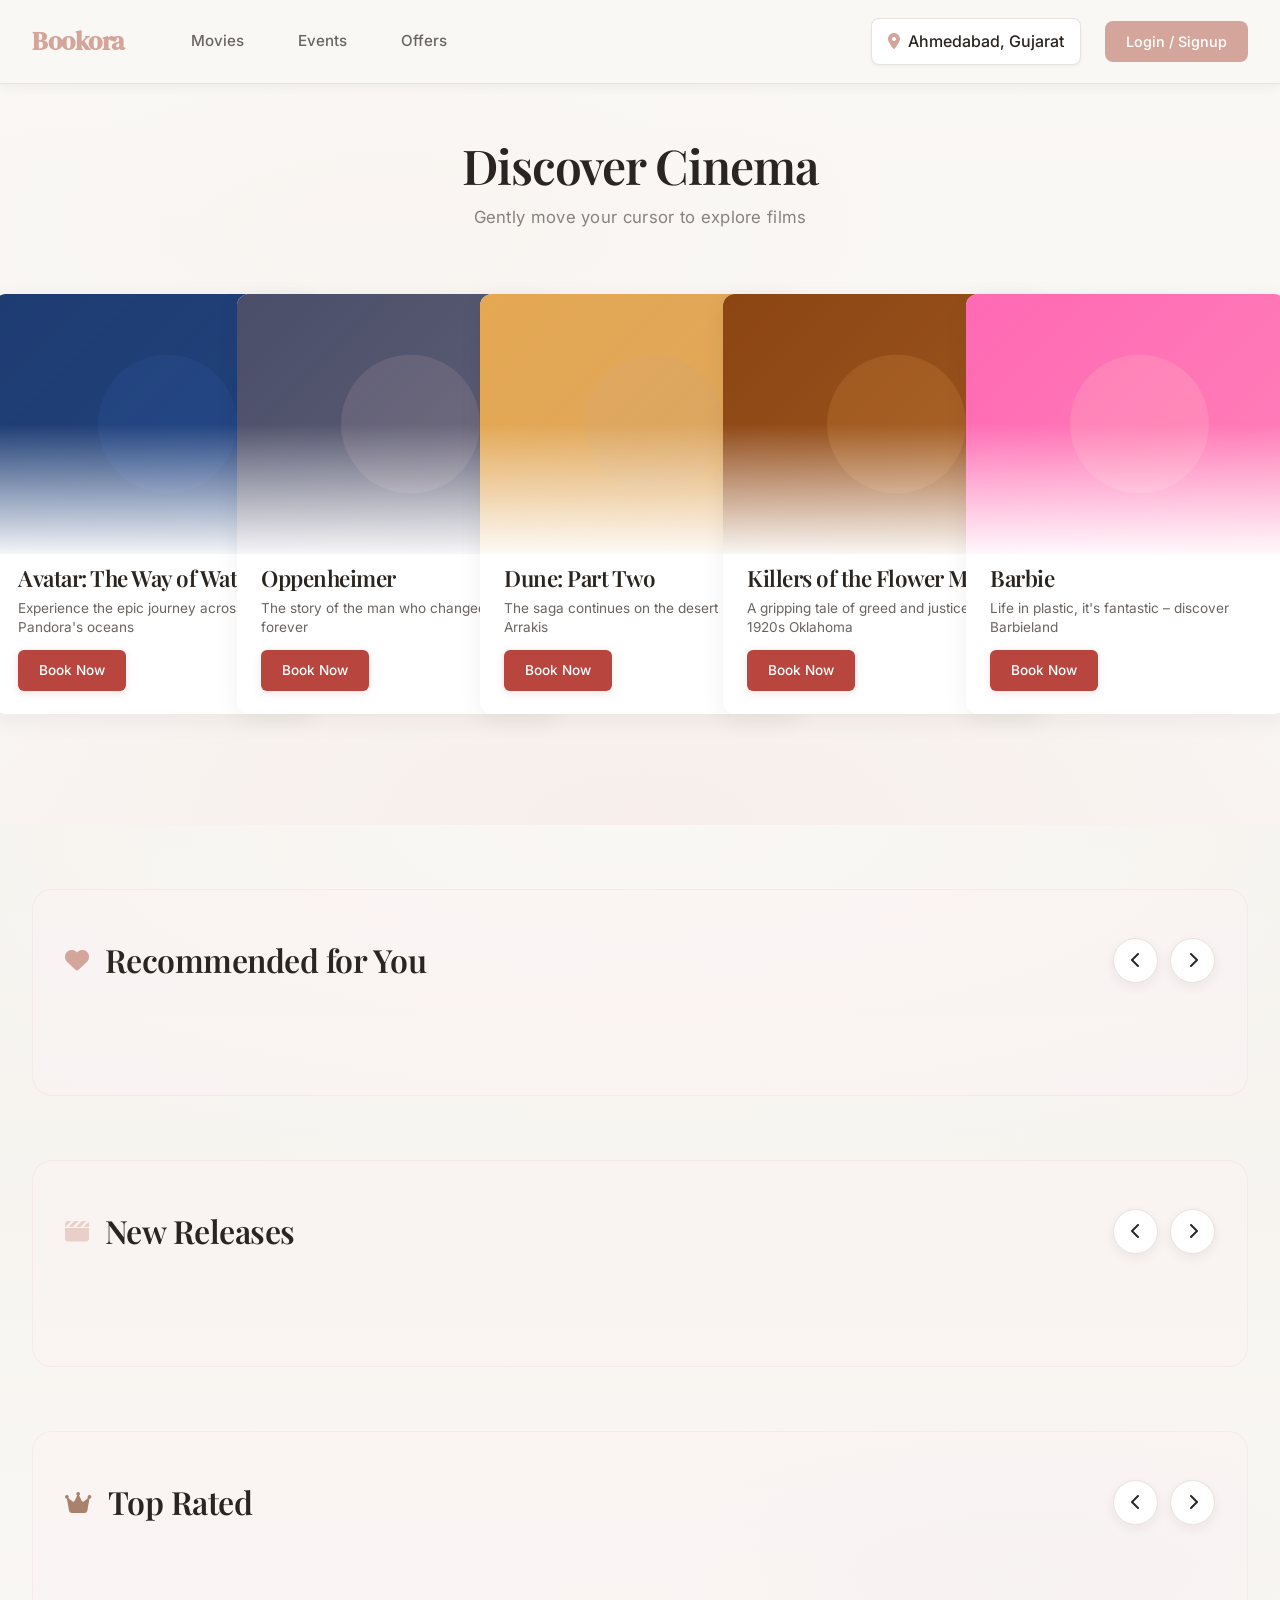
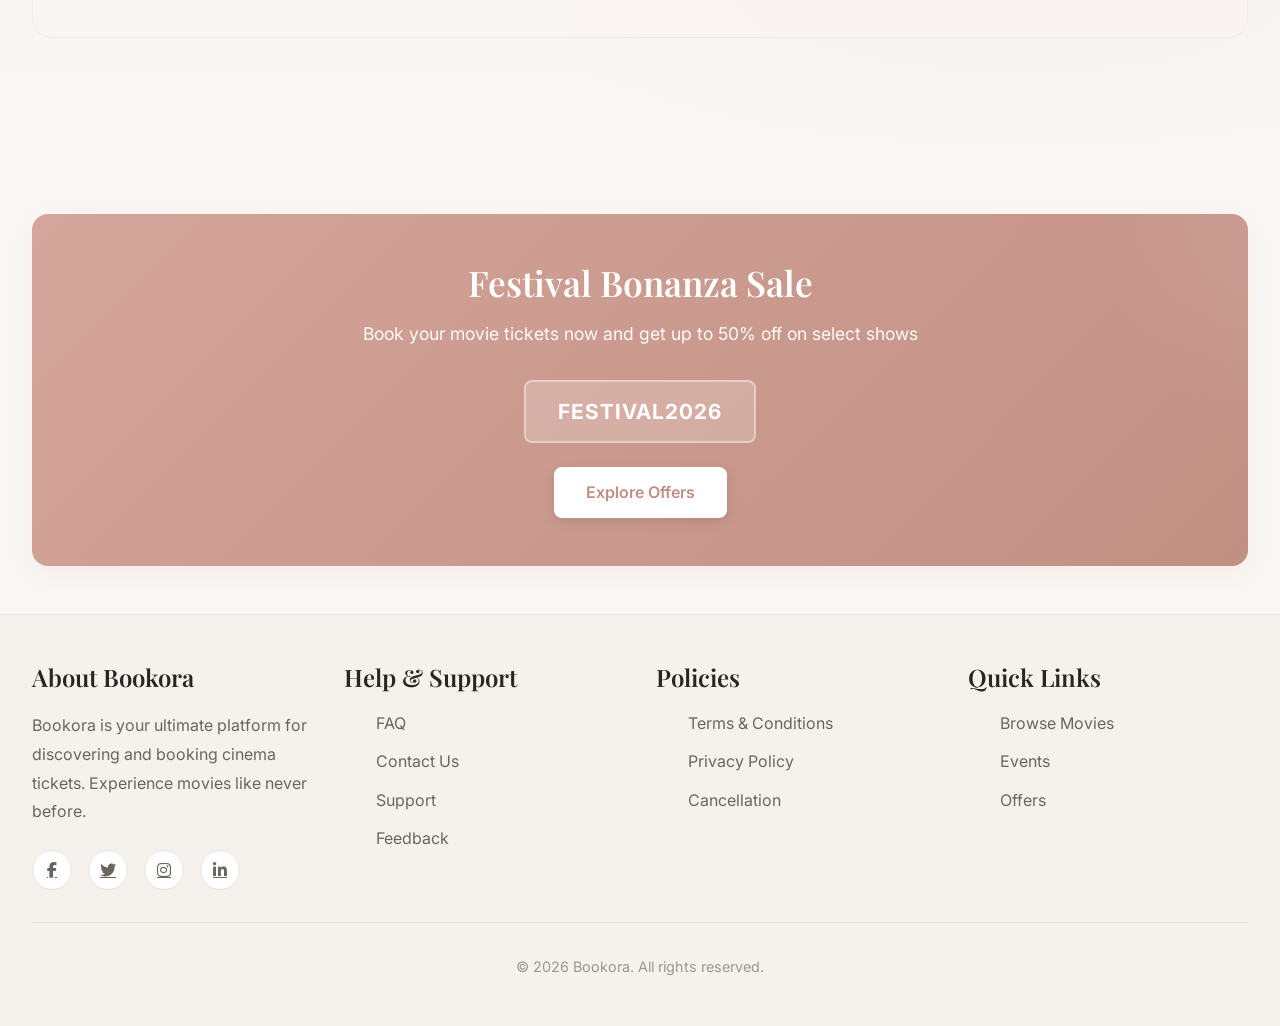
==== templates/index.html @ 828b10ef "Initial commit: Bookora movie ticket booking app Full-stack Flask + MySQL movie ticket booking appli" ====
<!DOCTYPE html>
<html lang="en">
<head>
    <meta charset="UTF-8">
    <meta name="viewport" content="width=device-width, initial-scale=1.0">
    <title>Bookora - Discover & Book Cinema Tickets</title>
    
    <!-- Bootstrap 5 -->
    <link href="https://cdn.jsdelivr.net/npm/bootstrap@5.3.0/dist/css/bootstrap.min.css" rel="stylesheet">
    
    <!-- Font Awesome -->
    <link href="https://cdnjs.cloudflare.com/ajax/libs/font-awesome/6.4.0/css/all.min.css" rel="stylesheet">
    
    <!-- Google Fonts - Editorial Typography -->
    <link href="https://fonts.googleapis.com/css2?family=Inter:wght@300;400;500;600;700&family=Playfair+Display:wght@400;500;600;700&family=DM+Serif+Display&display=swap" rel="stylesheet">
    
    <!-- Main Styles -->
    <link href="/static/styles.css" rel="stylesheet">
    
    <!-- Sign-In Modal Styles -->
    <link href="/static/signin-modal.css" rel="stylesheet">
    
    <!-- Profile Completion Styles -->
    <link href="/static/profile-completion-styles.css" rel="stylesheet">
    
    <style>
        /* ==========================================
           DESIGN SYSTEM - WARM LIGHT THEME
           Editorial | Calm | Premium
           ========================================== */
        
        :root {
            /* Warm Light Color Palette */
            --bg-primary: #faf8f5;
            --bg-secondary: #f5f2ed;
            --bg-tertiary: #f9f5f2;
            --bg-card: #ffffff;
            
            /* Text Colors */
            --text-primary: #2a2520;
            --text-secondary: #6b6560;
            --text-muted: #9c9590;
            
            /* Soft Pink Accents */
            --accent-pink: #d4a59a;
            --accent-pink-hover: #c28f83;
            --accent-pink-soft: #e8cfc8;
            --accent-pink-light: #f5e8e5;
            
            /* Warm Brown Tones */
            --accent-brown: #a8826d;
            --accent-beige: #d4c4b0;
            
            /* CTA Red (Book Now only) */
            --cta-red: #b8463f;
            --cta-red-hover: #9a3832;
            
            /* Borders & Shadows */
            --border-light: #e8e3dc;
            --border-pink: #e8d5cf;
            --shadow-soft: rgba(42, 37, 32, 0.06);
            --shadow-medium: rgba(42, 37, 32, 0.1);
            --shadow-hover: rgba(212, 165, 154, 0.2);
            --shadow-pink: rgba(212, 165, 154, 0.15);
            
            /* Background Depth - Subtle radial gradients */
            --bg-gradient-warm: radial-gradient(ellipse 80% 50% at 20% 40%, rgba(245, 232, 229, 0.4) 0%, transparent 50%);
            --bg-gradient-cool: radial-gradient(ellipse 60% 40% at 80% 60%, rgba(232, 227, 220, 0.3) 0%, transparent 50%);
            
            /* Typography */
            --font-display: 'Playfair Display', serif;
            --font-body: 'Inter', sans-serif;
            --font-accent: 'DM Serif Display', serif;
            
            /* Refined Transitions - Micro-interactions */
            --transition-smooth: all 0.6s cubic-bezier(0.25, 0.46, 0.45, 0.94);
            --transition-gentle: all 0.4s cubic-bezier(0.4, 0, 0.2, 1);
            --transition-fast: all 0.2s cubic-bezier(0.4, 0, 0.6, 1);
            --transition-micro: all 0.15s ease-out;
        }
        
        * {
            margin: 0;
            padding: 0;
            box-sizing: border-box;
        }
        
        html {
            scroll-behavior: smooth;
        }
        
        body {
            font-family: var(--font-body);
            background-color: var(--bg-primary);
            color: var(--text-primary);
            overflow-x: hidden;
            line-height: 1.6;
            -webkit-font-smoothing: antialiased;
            
            /* Subtle background depth - barely visible warmth */
            background-image: 
                var(--bg-gradient-warm),
                var(--bg-gradient-cool);
            background-attachment: fixed;
        }
        
        /* ==========================================
           NAVBAR - LIGHT & MINIMAL
           ========================================== */
        
        .navbar-bookora {
            position: fixed;
            top: 0;
            width: 100%;
            background: rgba(250, 248, 245, 0.95);
            backdrop-filter: blur(12px);
            border-bottom: 1px solid var(--border-light);
            z-index: 1000;
            padding: 1rem 0;
            box-shadow: 0 2px 12px var(--shadow-soft);
        }
        
        .navbar-bookora .navbar-brand {
            font-size: 1.6rem;
            font-weight: 600;
            color: var(--accent-pink);
            letter-spacing: -0.5px;
            font-family: var(--font-accent);
            transition: var(--transition-micro);
        }
        
        .navbar-bookora .navbar-brand:hover {
            color: var(--accent-pink-hover);
            transform: translateY(-1px);
        }
        
        .navbar-bookora .nav-link {
            color: var(--text-secondary) !important;
            font-weight: 500;
            margin: 0 1.2rem;
            position: relative;
            transition: var(--transition-micro);
            font-size: 0.95rem;
        }
        
        .navbar-bookora .nav-link::after {
            content: '';
            position: absolute;
            bottom: -5px;
            left: 50%;
            transform: translateX(-50%);
            width: 0;
            height: 2px;
            background: var(--accent-pink);
            transition: var(--transition-gentle);
            border-radius: 2px;
        }
        
        .navbar-bookora .nav-link:hover {
            color: var(--accent-pink-hover) !important;
        }
        
        .navbar-bookora .nav-link:hover::after {
            width: 80%;
        }
        
        .city-display {
            display: flex;
            align-items: center;
            background: var(--bg-card);
            padding: 0.6rem 1rem;
            border-radius: 8px;
            border: 1px solid var(--border-light);
            box-shadow: 0 1px 3px var(--shadow-soft);
            color: var(--text-primary);
            font-weight: 500;
        }
        
        .city-display i {
            color: var(--accent-pink);
            margin-right: 0.5rem;
        }
        
        .auth-buttons {
            display: flex;
            gap: 0.75rem;
        }
        
        .btn-login {
            background: transparent;
            color: var(--text-secondary);
            border: 1px solid var(--border-light);
            padding: 0.55rem 1.3rem;
            border-radius: 8px;
            font-weight: 500;
            cursor: pointer;
            transition: var(--transition-micro);
            font-size: 0.9rem;
        }
        
        .btn-login:hover {
            background: var(--accent-pink-light);
            border-color: var(--accent-pink-soft);
            color: var(--accent-pink-hover);
            transform: translateY(-2px);
        }
        
        .btn-signup {
            background: var(--accent-pink);
            color: white;
            border: none;
            padding: 0.55rem 1.3rem;
            border-radius: 8px;
            font-weight: 500;
            cursor: pointer;
            transition: var(--transition-micro);
            font-size: 0.9rem;
        }
        
        .btn-signup:hover {
            background: var(--accent-pink-hover);
            box-shadow: 0 4px 16px var(--shadow-pink);
            transform: translateY(-2px);
        }
        
        /* ==========================================
           HERO SECTION - CURSOR-DRIVEN INTERACTION
           NO CAROUSEL | NO AUTOPLAY
           Warmer background for section contrast
           ========================================== */
        
        .hero-section {
            margin-top: 75px;
            min-height: 600px;
            position: relative;
            padding: 4rem 0 6rem;
            overflow: hidden;
            
            /* Warmer hero background with subtle depth */
            background: 
                radial-gradient(ellipse 100% 80% at 50% 100%, rgba(245, 232, 229, 0.5) 0%, transparent 60%),
                radial-gradient(ellipse 80% 60% at 30% 20%, rgba(248, 240, 236, 0.4) 0%, transparent 50%),
                linear-gradient(180deg, var(--bg-primary) 0%, var(--bg-tertiary) 100%);
        }
        
        .hero-container {
            max-width: 1400px;
            margin: 0 auto;
            padding: 0 2rem;
        }
        
        .hero-title {
            text-align: center;
            margin-bottom: 3rem;
        }
        
        .hero-title h1 {
            font-family: var(--font-display);
            font-size: 3rem;
            font-weight: 600;
            color: var(--text-primary);
            margin-bottom: 0.75rem;
            letter-spacing: -1px;
            line-height: 1.1;
        }
        
        .hero-title p {
            font-size: 1.05rem;
            color: var(--text-secondary);
            font-weight: 400;
            letter-spacing: 0.3px;
            opacity: 0.8;
            transition: var(--transition-gentle);
        }
        
        .banners-wrapper:hover ~ .hero-title p,
        .hero-title:hover p {
            opacity: 1;
            color: var(--accent-pink-hover);
        }
        
        /* Movie Banners Stack Container */
        .banners-wrapper {
            position: relative;
            height: 450px;
            display: flex;
            justify-content: center;
            align-items: center;
            perspective: 1200px;
            cursor: crosshair;
        }
        
        .banners-stack {
            position: relative;
            width: 100%;
            max-width: 1300px;
            height: 100%;
            display: flex;
            justify-content: center;
            align-items: center;
            transform-style: preserve-3d;
        }
        
        /**
         * CONTINUOUS INTERPOLATION MODEL
         * ================================
         * NO .active class - transforms are applied via JS
         * Each banner receives calculated values based on cursor distance
         * All banners update simultaneously on every mousemove
         */
        .movie-banner {
            position: absolute;
            width: 320px;
            height: 420px;
            border-radius: 12px;
            overflow: hidden;
            cursor: pointer;
            background: var(--bg-card);
            box-shadow: 0 6px 24px var(--shadow-soft);
            
            /* NO CSS transition - JS handles smooth interpolation */
            /* This allows for fluid, continuous updates */
            will-change: transform;
            backface-visibility: hidden;
            transform-origin: center center;
        }
        
        /**
         * Base positioning - evenly distributed horizontally
         * JavaScript will override transforms based on cursor
         */
        .movie-banner:nth-child(1) { left: calc(10% - 160px); }
        .movie-banner:nth-child(2) { left: calc(30% - 160px); }
        .movie-banner:nth-child(3) { left: calc(50% - 160px); }
        .movie-banner:nth-child(4) { left: calc(70% - 160px); }
        .movie-banner:nth-child(5) { left: calc(90% - 160px); }
        
        /* Remove all hover and active class styles - JS controls everything */
        
        .banner-image {
            width: 100%;
            height: 62%;
            background-size: cover;
            background-position: center;
            position: relative;
        }
        
        .banner-image::after {
            content: '';
            position: absolute;
            bottom: 0;
            left: 0;
            width: 100%;
            height: 50%;
            background: linear-gradient(to top, rgba(255,255,255,0.95), transparent);
        }
        
        .banner-content {
            padding: 1.5rem;
            background: white;
            height: 35%;
            display: flex;
            flex-direction: column;
            justify-content: center;
        }
        
        .banner-title {
            font-family: var(--font-display);
            font-size: 1.4rem;
            font-weight: 600;
            color: var(--text-primary);
            margin-bottom: 0.5rem;
            line-height: 1.2;
            letter-spacing: -0.5px;
        }
        
        .banner-subtitle {
            font-size: 0.85rem;
            color: var(--text-secondary);
            margin-bottom: 0.8rem;
            line-height: 1.4;
        }
        
        .btn-book {
            background: var(--cta-red);
            color: white;
            border: none;
            padding: 0.6rem 1.3rem;
            border-radius: 6px;
            font-weight: 500;
            cursor: pointer;
            transition: var(--transition-micro);
            align-self: flex-start;
            font-size: 0.85rem;
            box-shadow: 0 2px 8px rgba(184, 70, 63, 0.15);
        }
        
        .btn-book:hover {
            background: var(--cta-red-hover);
            transform: translateY(-3px);
            box-shadow: 0 6px 20px rgba(184, 70, 63, 0.25);
        }
        
        .btn-book:active {
            transform: translateY(-1px);
        }
        
        /* ==========================================
           FILTER BAR - CLEAN & SUBTLE
           ========================================== */
        
        .filter-bar {
            background: var(--bg-card);
            padding: 2rem 0;
            border-top: 1px solid var(--border-light);
            border-bottom: 1px solid var(--border-light);
        }
        
        .filter-content {
            max-width: 1200px;
            margin: 0 auto;
            display: flex;
            gap: 2rem;
            padding: 0 2rem;
            align-items: center;
            justify-content: center;
            flex-wrap: wrap;
        }
        
        .filter-group {
            display: flex;
            flex-direction: column;
            gap: 0.5rem;
        }
        
        .filter-group label {
            color: var(--text-muted);
            font-weight: 500;
            font-size: 0.85rem;
            text-transform: uppercase;
            letter-spacing: 0.5px;
            display: flex;
            align-items: center;
            gap: 0.5rem;
        }
        
        .filter-group select {
            background: var(--bg-secondary);
            border: 1px solid var(--border-light);
            color: var(--text-primary);
            padding: 0.65rem 1rem;
            border-radius: 8px;
            font-size: 0.95rem;
            font-weight: 500;
            cursor: pointer;
            transition: var(--transition-fast);
            min-width: 150px;
        }
        
        .filter-group select:hover {
            border-color: var(--accent-pink-soft);
            transform: translateY(-1px);
        }
        
        .filter-group select:focus {
            outline: none;
            border-color: var(--accent-pink);
            box-shadow: 0 0 0 3px var(--accent-pink-light);
        }
        
        /* ==========================================
           MOVIE SECTIONS - HORIZONTAL SCROLL
           ========================================== */
        
        .content-section {
            padding: 4rem 2rem;
            max-width: 1400px;
            margin: 0 auto;
            background: 
                radial-gradient(ellipse 120% 60% at 50% 0%, rgba(250, 248, 245, 0.9) 0%, transparent 70%),
                radial-gradient(ellipse 80% 40% at 80% 80%, rgba(240, 238, 235, 0.4) 0%, transparent 50%),
                linear-gradient(180deg, var(--bg-secondary) 0%, var(--bg-primary) 100%);
        }
        
        .movie-section {
            margin-bottom: 4rem;
        }
        
        .section-header {
            font-family: var(--font-display);
            font-size: 2rem;
            font-weight: 600;
            color: var(--text-primary);
            margin-bottom: 2rem;
            display: flex;
            align-items: center;
            gap: 1rem;
            letter-spacing: -0.5px;
        }
        
        .section-header i {
            font-size: 1.5rem;
            transition: var(--transition-micro);
        }
        
        .movie-section:hover .section-header i {
            transform: scale(1.1);
        }
        
        .movies-scroll-wrapper {
            position: relative;
        }
        
        .movies-container {
            display: flex;
            gap: 1.5rem;
            overflow-x: auto;
            scroll-behavior: smooth;
            padding: 1rem 0;
            scrollbar-width: thin;
            scrollbar-color: var(--accent-soft) var(--bg-secondary);
        }
        
        .movies-container::-webkit-scrollbar {
            height: 6px;
        }
        
        .movies-container::-webkit-scrollbar-track {
            background: var(--bg-secondary);
            border-radius: 10px;
        }
        
        .movies-container::-webkit-scrollbar-thumb {
            background: var(--accent-soft);
            border-radius: 10px;
        }
        
        .movie-card {
            flex: 0 0 200px;
            border-radius: 12px;
            overflow: hidden;
            cursor: pointer;
            transition: var(--transition-gentle);
            background: var(--bg-card);
            border: 1px solid var(--border-light);
            box-shadow: 0 4px 12px var(--shadow-soft);
        }
        
        .movie-card:hover {
            transform: translateY(-6px);
            box-shadow: 0 12px 32px var(--shadow-pink);
            border-color: var(--border-pink);
        }
        
        .movie-poster {
            width: 100%;
            height: 280px;
            background-size: cover;
            background-position: center;
            position: relative;
        }
        
        .rating-badge {
            position: absolute;
            top: 10px;
            right: 10px;
            background: rgba(255, 255, 255, 0.95);
            color: var(--text-primary);
            padding: 0.4rem 0.8rem;
            border-radius: 6px;
            font-weight: 600;
            font-size: 0.85rem;
            display: flex;
            align-items: center;
            gap: 0.3rem;
            box-shadow: 0 2px 8px var(--shadow-soft);
            backdrop-filter: blur(8px);
            transition: var(--transition-micro);
        }
        
        .rating-badge i {
            color: var(--accent-pink);
        }
        
        .movie-card:hover .rating-badge {
            transform: scale(1.05);
        }
        
        .movie-info {
            padding: 1.2rem;
        }
        
        .movie-title {
            font-size: 1rem;
            font-weight: 600;
            color: var(--text-primary);
            margin-bottom: 0.5rem;
            font-family: var(--font-display);
        }
        
        .movie-language {
            font-size: 0.85rem;
            color: var(--text-muted);
            text-transform: uppercase;
            letter-spacing: 0.5px;
        }
        
        .scroll-arrow {
            position: absolute;
            top: 50%;
            transform: translateY(-50%);
            width: 45px;
            height: 45px;
            background: var(--bg-card);
            border: 1px solid var(--border-light);
            border-radius: 50%;
            color: var(--text-primary);
            cursor: pointer;
            z-index: 10;
            transition: var(--transition-micro);
            display: flex;
            align-items: center;
            justify-content: center;
            box-shadow: 0 4px 12px var(--shadow-soft);
        }
        
        .scroll-arrow:hover {
            background: var(--accent-pink);
            color: white;
            border-color: var(--accent-pink);
            transform: translateY(-50%) scale(1.08);
        }
        
        .scroll-arrow.left { left: -20px; }
        .scroll-arrow.right { right: -20px; }
        
        /* ==========================================
           PROMOTIONAL STRIP - WARM & SUBTLE
           ========================================== */
        
        .promo-strip {
            background: linear-gradient(135deg, var(--accent-pink) 0%, var(--accent-pink-hover) 100%);
            padding: 3rem;
            margin: 3rem 2rem;
            border-radius: 16px;
            text-align: center;
            color: white;
            box-shadow: 0 8px 32px var(--shadow-pink);
            position: relative;
            overflow: hidden;
        }
        
        .promo-strip::before {
            content: '';
            position: absolute;
            top: -50%;
            right: -20%;
            width: 400px;
            height: 400px;
            background: radial-gradient(circle, rgba(255, 255, 255, 0.1) 0%, transparent 70%);
            border-radius: 50%;
        }
        
        .promo-title {
            font-family: var(--font-display);
            font-size: 2.2rem;
            font-weight: 600;
            margin-bottom: 1rem;
        }
        
        .promo-description {
            font-size: 1.1rem;
            margin-bottom: 1.5rem;
            opacity: 0.95;
        }
        
        .promo-code {
            display: inline-block;
            background: rgba(255, 255, 255, 0.2);
            padding: 0.8rem 2rem;
            border-radius: 8px;
            font-weight: 700;
            font-size: 1.3rem;
            letter-spacing: 1px;
            border: 2px solid rgba(255, 255, 255, 0.4);
            margin-top: 0.5rem;
        }
        
        .btn-promo {
            background: white;
            color: var(--accent-pink-hover);
            padding: 0.8rem 2rem;
            border: none;
            border-radius: 8px;
            font-weight: 600;
            cursor: pointer;
            margin-top: 1.5rem;
            transition: var(--transition-micro);
            box-shadow: 0 4px 12px rgba(0, 0, 0, 0.1);
        }
        
        .btn-promo:hover {
            transform: translateY(-3px);
            box-shadow: 0 8px 24px rgba(0, 0, 0, 0.15);
        }
        
        /* ==========================================
           FOOTER - MINIMAL & PROFESSIONAL
           ========================================== */
        
        .footer {
            background: var(--bg-secondary);
            border-top: 1px solid var(--border-light);
            padding: 3rem 2rem 2rem;
        }
        
        .footer-content {
            max-width: 1400px;
            margin: 0 auto;
            display: grid;
            grid-template-columns: repeat(auto-fit, minmax(250px, 1fr));
            gap: 2rem;
            margin-bottom: 2rem;
        }
        
        .footer-section h4 {
            color: var(--text-primary);
            font-weight: 600;
            margin-bottom: 1.2rem;
            font-family: var(--font-display);
        }
        
        .footer-section ul {
            list-style: none;
        }
        
        .footer-section ul li {
            margin-bottom: 0.8rem;
        }
        
        .footer-section ul li a {
            color: var(--text-secondary);
            text-decoration: none;
            transition: var(--transition-fast);
        }
        
        .footer-section ul li a:hover {
            color: var(--accent-primary);
        }
        
        .footer-about {
            color: var(--text-secondary);
            line-height: 1.8;
        }
        
        .social-icons {
            display: flex;
            gap: 1rem;
            margin-top: 1.5rem;
        }
        
        .social-icon {
            width: 40px;
            height: 40px;
            border-radius: 50%;
            background: var(--bg-card);
            border: 1px solid var(--border-light);
            color: var(--text-secondary);
            display: flex;
            align-items: center;
            justify-content: center;
            cursor: pointer;
            transition: var(--transition-micro);
        }
        
        .social-icon:hover {
            background: var(--accent-pink);
            color: white;
            border-color: var(--accent-pink);
            transform: translateY(-3px);
        }
        
        .footer-bottom {
            border-top: 1px solid var(--border-light);
            padding-top: 2rem;
            text-align: center;
            color: var(--text-muted);
            font-size: 0.9rem;
        }
        
        /* ==========================================
           RESPONSIVE DESIGN
           ========================================== */
        
        @media (max-width: 1024px) {
            .movie-banner {
                width: 320px;
                height: 420px;
            }
            
            .banners-wrapper {
                height: 400px;
            }
        }
        
        @media (max-width: 768px) {
            .hero-title h1 {
                font-size: 2rem;
            }
            
            .movie-banner {
                position: relative !important;
                left: auto !important;
                right: auto !important;
                margin: 0 auto 1rem;
                width: 90%;
                max-width: 350px;
            }
            
            .banners-stack {
                flex-direction: column;
                height: auto;
            }
            
            .banners-wrapper {
                height: auto;
            }
            
            .filter-content {
                flex-direction: column;
            }
            
            .filter-group select {
                width: 100%;
            }
            
            .section-header {
                font-size: 1.5rem;
            }
            
            .movie-card {
                flex: 0 0 160px;
            }
        }
    </style>
</head>
<body>

    <!-- ==========================================
         NAVBAR - LIGHT & STICKY
         ========================================== -->
    
    <nav class="navbar navbar-expand-lg navbar-bookora">
        <div class="container-fluid" style="padding: 0 2rem;">
            <a class="navbar-brand" href="/" onclick="navigateToHome(event)">Bookora</a>
            
            <button class="navbar-toggler" type="button" data-bs-toggle="collapse" data-bs-target="#navbarContent">
                <span class="navbar-toggler-icon"></span>
            </button>
            
            <div class="collapse navbar-collapse" id="navbarContent">
                <ul class="navbar-nav me-auto ms-4">
                    <li class="nav-item">
                        <a class="nav-link" href="#movies" onclick="navigateToSection('movies', event)">Movies</a>
                    </li>
                    <li class="nav-item">
                        <a class="nav-link" href="#" onclick="openEventsModal(event)">Events</a>
                    </li>
                    <li class="nav-item">
                        <a class="nav-link" href="#" onclick="openOffersModal(event)">Offers</a>
                    </li>
                </ul>
                
                <div class="city-display">
                    <i class="fas fa-map-marker-alt"></i>
                    <span>Ahmedabad, Gujarat</span>
                </div>
                
                <!-- Auth State Container: shows login button OR profile dropdown -->
                <div id="authContainer" style="margin-left: 1.5rem;">
                    <!-- Logged Out State -->
                    <div id="loggedOutState" class="auth-buttons">
                        <button class="btn-signup" onclick="openSignInModal()">Login / Signup</button>
                    </div>
                    
                    <!-- Logged In State -->
                    <div id="loggedInState" class="profile-container" style="display: none;">
                        <div class="profile-avatar" onclick="toggleProfileDropdown()">
                            <i class="fas fa-user-circle"></i>
                        </div>
                        
                        <!-- Profile Dropdown -->
                        <div id="profileDropdown" class="profile-dropdown">
                            <div class="profile-dropdown-header">
                                <div class="profile-name" id="profileDisplayName">User Name</div>
                                <div class="profile-contact" id="profileDisplayContact">user@email.com</div>
                            </div>
                            <div class="profile-dropdown-divider"></div>
                            <a href="#" class="profile-dropdown-item" onclick="navigateToProfile(event)">
                                <i class="fas fa-user"></i>
                                <span>My Profile</span>
                            </a>
                            <a href="#" class="profile-dropdown-item" onclick="navigateToBookings(event)">
                                <i class="fas fa-ticket-alt"></i>
                                <span>My Bookings</span>
                            </a>
                            <a href="#" class="profile-dropdown-item" onclick="navigateToSavedMovies(event)">
                                <i class="fas fa-heart"></i>
                                <span>Saved Movies</span>
                            </a>
                            <div class="profile-dropdown-divider"></div>
                            <a href="#" class="profile-dropdown-item logout-item" onclick="handleLogout(event)">
                                <i class="fas fa-sign-out-alt"></i>
                                <span>Logout</span>
                            </a>
                        </div>
                    </div>
                </div>
            </div>
        </div>
    </nav>
    
    <!-- ==========================================
         SIGN-IN MODAL
         ========================================== -->
    
    <div class="modal-overlay" id="signinModal">
        <div class="signin-modal">
            <button class="modal-close" onclick="closeSignInModal()">
                <i class="fas fa-times"></i>
            </button>
            
            <div class="modal-header">
                <h2>Welcome to Bookora</h2>
                <p>Choose your preferred sign-in method</p>
            </div>
            
            <div class="auth-options">
                <button class="auth-option-btn" onclick="selectAuthMethod('Email')">
                    <i class="fas fa-envelope"></i>
                    <span>Continue with Email</span>
                </button>
            </div>
            
            <div class="modal-footer">
                By continuing, you agree to our <a href="#">Terms of Service</a> and <a href="#">Privacy Policy</a>
            </div>
        </div>
    </div>

    <!-- ==========================================
         HERO SECTION - CURSOR-DRIVEN INTERACTION
         NO CAROUSEL | Mouse controls focus
         ========================================== -->
    
    <section class="hero-section" id="hero">
        <div class="hero-container">
            <div class="hero-title">
                <h1>Discover Cinema</h1>
                <p>Gently move your cursor to explore films</p>
            </div>
            
            <!-- 
                CONTINUOUS INTERPOLATION MODEL:
                - Mouse X position maps to a focus index (0-4, float)
                - ALL banners update simultaneously on every mousemove
                - Distance from focus determines: scale, Y, Z, opacity, blur
                - Uses requestAnimationFrame for smooth 60fps updates
                - NO hover logic, NO active class - pure position-based math
            -->
            <div class="banners-wrapper" id="bannersWrapper">
                <div class="banners-stack" id="bannersStack">
                    
                    <!-- Movie Banner 1 -->
                    <div class="movie-banner" data-index="0">
                        <div class="banner-image" style="background: linear-gradient(135deg, rgba(30,60,114,0.2), rgba(42,82,152,0.3)), url('data:image/svg+xml,%3Csvg xmlns=%22http://www.w3.org/2000/svg%22 viewBox=%220 0 400 300%22%3E%3Crect fill=%22%231e3c72%22 width=%22400%22 height=%22300%22/%3E%3Ccircle cx=%22200%22 cy=%22150%22 r=%2280%22 fill=%22%232a5298%22 opacity=%220.3%22/%3E%3C/svg%3E'); background-size: cover;"></div>
                        <div class="banner-content">
                            <h3 class="banner-title">Avatar: The Way of Water</h3>
                            <p class="banner-subtitle">Experience the epic journey across Pandora's oceans</p>
                            <button class="btn-book" onclick="bookMovie('Avatar')">Book Now</button>
                        </div>
                    </div>
                    
                    <!-- Movie Banner 2 -->
                    <div class="movie-banner" data-index="1">
                        <div class="banner-image" style="background: linear-gradient(135deg, rgba(74,78,105,0.2), rgba(154,140,152,0.3)), url('data:image/svg+xml,%3Csvg xmlns=%22http://www.w3.org/2000/svg%22 viewBox=%220 0 400 300%22%3E%3Crect fill=%22%234a4e69%22 width=%22400%22 height=%22300%22/%3E%3Ccircle cx=%22200%22 cy=%22150%22 r=%2280%22 fill=%22%239a8c98%22 opacity=%220.3%22/%3E%3C/svg%3E'); background-size: cover;"></div>
                        <div class="banner-content">
                            <h3 class="banner-title">Oppenheimer</h3>
                            <p class="banner-subtitle">The story of the man who changed history forever</p>
                            <button class="btn-book" onclick="bookMovie('Oppenheimer')">Book Now</button>
                        </div>
                    </div>
                    
                    <!-- Movie Banner 3 -->
                    <div class="movie-banner" data-index="2">
                        <div class="banner-image" style="background: linear-gradient(135deg, rgba(228,168,83,0.2), rgba(212,165,116,0.3)), url('data:image/svg+xml,%3Csvg xmlns=%22http://www.w3.org/2000/svg%22 viewBox=%220 0 400 300%22%3E%3Crect fill=%22%23e4a853%22 width=%22400%22 height=%22300%22/%3E%3Ccircle cx=%22200%22 cy=%22150%22 r=%2280%22 fill=%22%23d4a574%22 opacity=%220.3%22/%3E%3C/svg%3E'); background-size: cover;"></div>
                        <div class="banner-content">
                            <h3 class="banner-title">Dune: Part Two</h3>
                            <p class="banner-subtitle">The saga continues on the desert planet Arrakis</p>
                            <button class="btn-book" onclick="bookMovie('Dune')">Book Now</button>
                        </div>
                    </div>
                    
                    <!-- Movie Banner 4 -->
                    <div class="movie-banner" data-index="3">
                        <div class="banner-image" style="background: linear-gradient(135deg, rgba(139,69,19,0.2), rgba(205,133,63,0.3)), url('data:image/svg+xml,%3Csvg xmlns=%22http://www.w3.org/2000/svg%22 viewBox=%220 0 400 300%22%3E%3Crect fill=%22%238b4513%22 width=%22400%22 height=%22300%22/%3E%3Ccircle cx=%22200%22 cy=%22150%22 r=%2280%22 fill=%22%23cd853f%22 opacity=%220.3%22/%3E%3C/svg%3E'); background-size: cover;"></div>
                        <div class="banner-content">
                            <h3 class="banner-title">Killers of the Flower Moon</h3>
                            <p class="banner-subtitle">A gripping tale of greed and justice in 1920s Oklahoma</p>
                            <button class="btn-book" onclick="bookMovie('Killers')">Book Now</button>
                        </div>
                    </div>
                    
                    <!-- Movie Banner 5 -->
                    <div class="movie-banner" data-index="4">
                        <div class="banner-image" style="background: linear-gradient(135deg, rgba(255,105,180,0.2), rgba(255,182,193,0.3)), url('data:image/svg+xml,%3Csvg xmlns=%22http://www.w3.org/2000/svg%22 viewBox=%220 0 400 300%22%3E%3Crect fill=%22%23ff69b4%22 width=%22400%22 height=%22300%22/%3E%3Ccircle cx=%22200%22 cy=%22150%22 r=%2280%22 fill=%22%23ffb6c1%22 opacity=%220.3%22/%3E%3C/svg%3E'); background-size: cover;"></div>
                        <div class="banner-content">
                            <h3 class="banner-title">Barbie</h3>
                            <p class="banner-subtitle">Life in plastic, it's fantastic – discover Barbieland</p>
                            <button class="btn-book" onclick="bookMovie('Barbie')">Book Now</button>
                        </div>
                    </div>
                    
                </div>
            </div>
        </div>
    </section>


    <!-- ==========================================
         MOVIE SECTIONS - HORIZONTAL SCROLL
         ========================================== -->
    
    <main class="content-section" id="movies">
        
        <!-- Section 1: Recommended -->
        <section class="movie-section">
            <div class="section-header-row">
                <h3 class="section-title">
                    <i class="fas fa-heart" style="color: var(--accent-pink);"></i>
                    Recommended for You
                </h3>
                <div class="section-navigation">
                    <button class="nav-arrow left" onclick="navigateSection('recommended', 'prev')">
                        <i class="fas fa-chevron-left"></i>
                    </button>
                    <button class="nav-arrow right" onclick="navigateSection('recommended', 'next')">
                        <i class="fas fa-chevron-right"></i>
                    </button>
                </div>
            </div>
            <div class="movies-grid" id="recommended-grid"></div>
        </section>

        <!-- Section 2: New Releases -->
        <section class="movie-section">
            <div class="section-header-row">
                <h3 class="section-title">
                    <i class="fas fa-clapperboard" style="color: var(--accent-pink-soft);"></i>
                    New Releases
                </h3>
                <div class="section-navigation">
                    <button class="nav-arrow left" onclick="navigateSection('new-releases', 'prev')">
                        <i class="fas fa-chevron-left"></i>
                    </button>
                    <button class="nav-arrow right" onclick="navigateSection('new-releases', 'next')">
                        <i class="fas fa-chevron-right"></i>
                    </button>
                </div>
            </div>
            <div class="movies-grid" id="new-releases-grid"></div>
        </section>

        <!-- Section 3: Top Rated -->
        <section class="movie-section">
            <div class="section-header-row">
                <h3 class="section-title">
                    <i class="fas fa-crown" style="color: var(--accent-brown);"></i>
                    Top Rated
                </h3>
                <div class="section-navigation">
                    <button class="nav-arrow left" onclick="navigateSection('top-rated', 'prev')">
                        <i class="fas fa-chevron-left"></i>
                    </button>
                    <button class="nav-arrow right" onclick="navigateSection('top-rated', 'next')">
                        <i class="fas fa-chevron-right"></i>
                    </button>
                </div>
            </div>
            <div class="movies-grid" id="top-rated-grid"></div>
        </section>

    </main>

    <!-- ==========================================
         EVENTS MODAL - COMING SOON
         ========================================== -->
    
    <div id="eventsModal" class="events-modal" onclick="closeEventsModal(event)">
        <div class="events-modal-content" onclick="event.stopPropagation()">
            <button class="events-modal-close" onclick="closeEventsModal(event)">
                <i class="fas fa-times"></i>
            </button>
            <div class="events-modal-icon">
                <i class="fas fa-calendar-star"></i>
            </div>
            <h3 class="events-modal-title">Coming Soon</h3>
            <p class="events-modal-text">Events & live shows will be added to Bookora soon. Stay tuned.</p>
        </div>
    </div>

    <!-- ==========================================
         OFFERS MODAL - COMING SOON
         ========================================== -->
    
    <div id="offersModal" class="events-modal" onclick="closeOffersModal(event)">
        <div class="events-modal-content" onclick="event.stopPropagation()">
            <button class="events-modal-close" onclick="closeOffersModal(event)">
                <i class="fas fa-times"></i>
            </button>
            <div class="events-modal-icon">
                <i class="fas fa-tags"></i>
            </div>
            <h3 class="events-modal-title">Exciting Offers Coming Soon!</h3>
            <p class="events-modal-text">We're working on exclusive deals and special discounts for Bookora users. Stay tuned for exciting offers coming your way.</p>
        </div>
    </div>

    <!-- ==========================================
         PROMOTIONAL STRIP
         ========================================== -->
    
    <section id="offers">
        <div class="promo-strip">
            <h4 class="promo-title">Festival Bonanza Sale</h4>
            <p class="promo-description">Book your movie tickets now and get up to 50% off on select shows</p>
            <div class="promo-code">FESTIVAL2026</div>
            <br>
            <button class="btn-promo" onclick="openOffersModal(event)">Explore Offers</button>
        </div>
    </section>

    <!-- ==========================================
         FOOTER - MINIMAL & PROFESSIONAL
         ========================================== -->
    
    <footer class="footer">
        <div class="footer-content">
            <div class="footer-section">
                <h4>About Bookora</h4>
                <div class="footer-about">
                    <p>Bookora is your ultimate platform for discovering and booking cinema tickets. Experience movies like never before.</p>
                    <div class="social-icons">
                        <a class="social-icon" href="#"><i class="fab fa-facebook-f"></i></a>
                        <a class="social-icon" href="#"><i class="fab fa-twitter"></i></a>
                        <a class="social-icon" href="#"><i class="fab fa-instagram"></i></a>
                        <a class="social-icon" href="#"><i class="fab fa-linkedin-in"></i></a>
                    </div>
                </div>
            </div>
            
            <div class="footer-section">
                <h4>Help & Support</h4>
                <ul>
                    <li><a href="#faq">FAQ</a></li>
                    <li><a href="#contact">Contact Us</a></li>
                    <li><a href="#support">Support</a></li>
                    <li><a href="#feedback">Feedback</a></li>
                </ul>
            </div>
            
            <div class="footer-section">
                <h4>Policies</h4>
                <ul>
                    <li><a href="#terms">Terms & Conditions</a></li>
                    <li><a href="#privacy">Privacy Policy</a></li>
                    <li><a href="#cancellation">Cancellation</a></li>
                </ul>
            </div>
            
            <div class="footer-section">
                <h4>Quick Links</h4>
                <ul>
                    <li><a href="#movies">Browse Movies</a></li>
                    <li><a href="#events">Events</a></li>
                    <li><a href="#offers">Offers</a></li>
                </ul>
            </div>
        </div>
        
        <div class="footer-bottom">
            <p>&copy; 2026 Bookora. All rights reserved.</p>
        </div>
    </footer>

    <!-- ==========================================
         JAVASCRIPT - CURSOR-DRIVEN INTERACTION
         ========================================== -->
    
    <script src="https://cdn.jsdelivr.net/npm/bootstrap@5.3.0/dist/js/bootstrap.bundle.min.js"></script>
    
    <script>
        /**
         * ==========================================
         * CONTINUOUS CURSOR-DRIVEN INTERPOLATION
         * ==========================================
         * 
         * THIS IS NOT HOVER-BASED ANIMATION.
         * This is continuous position-based interpolation.
         * 
         * HOW IT WORKS:
         * 1. Track mouse X position continuously via mousemove
         * 2. Normalize position to 0 → 1 range
         * 3. Map normalized value to a "focus index" (float, not int)
         * 4. Each banner calculates its distance from focus
         * 5. Distance determines: scale, translateY, translateZ, opacity, z-index
         * 6. ALL banners update on EVERY mouse movement
         * 7. Use requestAnimationFrame for smooth 60fps updates
         * 
         * VISUAL RESULT:
         * - Banners feel layered in depth
         * - Banner nearest cursor rises forward
         * - Neighboring banners react proportionally
         * - Distant banners react minimally
         * - Motion is smooth, slow, restrained
         */
        
        // ===========================================
        // CONFIGURATION - Tweak these for feel
        // ===========================================
        const CONFIG = {
            // Transform values
            maxScale: 1.0,          // Scale of focused banner
            minScale: 0.92,         // Scale of distant banners
            maxLift: -24,           // Y translation of focused (negative = up)
            minLift: 18,            // Y translation of distant (positive = down)
            maxZ: 90,               // Z translation of focused
            minZ: -40,              // Z translation of distant
            
            // Visual effects
            maxBlur: 0,             // Blur of focused (sharp)
            minBlur: 1.5,           // Blur of distant (subtle soft-focus)
            
            // Easing (lower = smoother/slower)
            lerpFactor: 0.24,       // Interpolation speed (SageKit-snappy)
            
            // Shadow
            baseShadow: 'rgba(212, 165, 154, 0.15)',
            focusShadow: 'rgba(212, 165, 154, 0.35)'
        };
        
        // ===========================================
        // STATE
        // ===========================================
        const bannersWrapper = document.getElementById('bannersWrapper');
        let banners = []; // Will be queried dynamically
        let numBanners = 0;
        
        // Current interpolated values for each banner
        let bannerStates = [];
        
        // Target focus index (float) - where the cursor is pointing
        let targetFocusIndex = 2; // Start at center
        let currentFocusIndex = 2;
        
        // Animation state
        let isAnimating = false;
        let mouseInside = false;
        
        // ===========================================
        // MATH UTILITIES
        // ===========================================
        
        /**
         * Linear interpolation
         * @param {number} start - Starting value
         * @param {number} end - Target value
         * @param {number} t - Interpolation factor (0-1)
         */
        function lerp(start, end, t) {
            return start + (end - start) * t;
        }
        
        /**
         * Clamp value between min and max
         */
        function clamp(value, min, max) {
            return Math.min(Math.max(value, min), max);
        }
        
        /**
         * Map a value from one range to another
         * @param {number} value - Input value
         * @param {number} inMin - Input range minimum
         * @param {number} inMax - Input range maximum
         * @param {number} outMin - Output range minimum
         * @param {number} outMax - Output range maximum
         */
        function mapRange(value, inMin, inMax, outMin, outMax) {
            return outMin + (outMax - outMin) * ((value - inMin) / (inMax - inMin));
        }
        
        // ===========================================
        // CORE: Calculate banner transforms based on distance
        // ===========================================
        
        /**
         * Calculate all visual properties for a banner based on its distance from focus
         * 
         * @param {number} bannerIndex - Index of the banner (0-4)
         * @param {number} focusIndex - Current focus position (float, e.g., 2.3)
         * @returns {Object} - Object with scale, translateY, translateZ, opacity, etc.
         * 
         * HOW DISTANCE IS CALCULATED:
         * - distance = |bannerIndex - focusIndex|
         * - distance = 0 means banner is perfectly focused
         * - distance = 1 means banner is one position away
         * - We use this to interpolate between min/max values
         */
        function calculateBannerState(bannerIndex, focusIndex) {
            // Calculate absolute distance from focus point
            const distance = Math.abs(bannerIndex - focusIndex);
            
            // Normalize distance (0 = focused, 1+ = far)
            // We use a max distance of 2 for normalization
            const normalizedDistance = clamp(distance / 2, 0, 1);
            
            // Calculate each property based on distance
            // Closer = higher scale, lower Y, higher Z, full opacity
            // Farther = lower scale, higher Y, lower Z, reduced opacity
            
            return {
                // Scale: 1.0 when focused, 0.92 when far
                scale: lerp(CONFIG.maxScale, CONFIG.minScale, normalizedDistance),
                
                // Y translation: -24 (up) when focused, +18 (down) when far
                translateY: lerp(CONFIG.maxLift, CONFIG.minLift, normalizedDistance),
                
                // Z translation: +90 (forward) when focused, -40 (back) when far
                translateZ: lerp(CONFIG.maxZ, CONFIG.minZ, normalizedDistance),
                
                // Blur: 0px when focused (sharp), 4px when far (blurred)
                blur: lerp(CONFIG.maxBlur, CONFIG.minBlur, normalizedDistance),
                
                // Z-index: higher when closer to focus
                zIndex: Math.round(100 - distance * 20)
            };
        }
        
        // ===========================================
        // APPLY TRANSFORMS TO DOM
        // ===========================================
        
        /**
         * Apply calculated states to banner elements
         * Called every animation frame
         */
        function applyBannerTransforms() {
            banners.forEach((banner, index) => {
                const state = bannerStates[index];
                
                // Build transform string
                const transform = `
                    scale(${state.scale.toFixed(4)})
                    translateY(${state.translateY.toFixed(2)}px)
                    translateZ(${state.translateZ.toFixed(2)}px)
                `;
                
                // Build filter - focused banner = sharp, others = blurred
                const filter = `blur(${state.blur.toFixed(2)}px)`;
                
                // Calculate shadow based on scale (depth cue)
                const shadowIntensity = mapRange(state.scale, CONFIG.minScale, CONFIG.maxScale, 0.08, 0.35);
                const shadowBlur = mapRange(state.scale, CONFIG.minScale, CONFIG.maxScale, 20, 48);
                const boxShadow = `0 ${8 + state.translateZ * 0.1}px ${shadowBlur}px rgba(0, 0, 0, ${shadowIntensity})`;
                
                // Apply to element
                banner.style.transform = transform;
                banner.style.opacity = '1';
                banner.style.filter = filter;
                banner.style.zIndex = state.zIndex;
                banner.style.boxShadow = boxShadow;
            });
        }
        
        // ===========================================
        // ANIMATION LOOP
        // ===========================================
        
        /**
         * Main animation loop using requestAnimationFrame
         * Smoothly interpolates current values toward target values
         */
        function animate() {
            // Smoothly interpolate focus index toward target
            currentFocusIndex = lerp(currentFocusIndex, targetFocusIndex, CONFIG.lerpFactor);
            
            // Calculate and interpolate each banner's state
            banners.forEach((banner, index) => {
                // Calculate target state based on current focus
                const targetState = calculateBannerState(index, currentFocusIndex);
                
                // Smoothly interpolate current state toward target
                bannerStates[index].scale = lerp(bannerStates[index].scale, targetState.scale, CONFIG.lerpFactor);
                bannerStates[index].translateY = lerp(bannerStates[index].translateY, targetState.translateY, CONFIG.lerpFactor);
                bannerStates[index].translateZ = lerp(bannerStates[index].translateZ, targetState.translateZ, CONFIG.lerpFactor);
                bannerStates[index].blur = lerp(bannerStates[index].blur, targetState.blur, CONFIG.lerpFactor);
                bannerStates[index].zIndex = targetState.zIndex;
            });
            
            // Apply transforms to DOM
            applyBannerTransforms();
            
            // Continue animation loop
            if (isAnimating) {
                requestAnimationFrame(animate);
            }
        }
        
        /**
         * Start animation loop if not already running
         */
        function startAnimation() {
            if (!isAnimating) {
                isAnimating = true;
                requestAnimationFrame(animate);
            }
        }
        
        // ===========================================
        // MOUSE EVENT HANDLERS
        // ===========================================
        
        /**
         * Handle mouse movement - THIS IS THE CORE INTERACTION
         * 
         * Maps cursor X position to focus index:
         * - Left edge (0%) → focus on banner 0
         * - Right edge (100%) → focus on banner 4
         * - Anywhere in between → proportional float value
         */
        function handleMouseMove(e) {
            // Only on desktop
            if (window.innerWidth < 768) return;
            
            mouseInside = true;
            
            const rect = bannersWrapper.getBoundingClientRect();
            const mouseX = e.clientX - rect.left;
            const wrapperWidth = rect.width;
            
            // Normalize mouse X to 0-1 range
            const normalizedX = clamp(mouseX / wrapperWidth, 0, 1);
            
            /**
             * Map normalized position to banner index
             * 
             * normalizedX = 0.0 → focusIndex = 0 (leftmost banner)
             * normalizedX = 0.5 → focusIndex = 2 (center banner)
             * normalizedX = 1.0 → focusIndex = 4 (rightmost banner)
             * 
             * This is a FLOAT value, allowing smooth interpolation
             * between banners (e.g., 1.3, 2.7, etc.)
             */
            targetFocusIndex = normalizedX * (numBanners - 1);
            
            // Ensure animation is running
            startAnimation();
        }
        
        /**
         * Handle mouse leaving the hero area
         * Smoothly return to center focus
         */
        function handleMouseLeave() {
            mouseInside = false;
            // Return focus to center
            targetFocusIndex = 2;
            // Keep animating to complete the transition
            startAnimation();
            
            // Stop animation after transition completes
            setTimeout(() => {
                if (!mouseInside) {
                    // Allow one more second of animation to settle
                    setTimeout(() => {
                        if (!mouseInside) {
                            isAnimating = false;
                        }
                    }, 1000);
                }
            }, 500);
        }
        
        // ===========================================
        // INITIALIZATION
        // ===========================================
        
        /**
         * Initialize the hero interaction system
         */
        function initHeroInteraction() {
            // Query banners dynamically (important for dynamic rendering)
            banners = document.querySelectorAll('.movie-banner');
            numBanners = banners.length;
            
            // Initialize banner states array
            bannerStates = Array.from(banners).map(() => ({
                scale: CONFIG.minScale,
                translateY: CONFIG.minLift,
                translateZ: CONFIG.minZ,
                blur: CONFIG.minBlur,
                zIndex: 50
            }));
            
            // Set initial state (focus on center)
            targetFocusIndex = 2;
            currentFocusIndex = 2;
            
            // Calculate initial states
            banners.forEach((banner, index) => {
                bannerStates[index] = calculateBannerState(index, currentFocusIndex);
            });
            
            // Apply initial transforms
            applyBannerTransforms();
            
            // Remove existing listeners (if any) to prevent duplicates
            bannersWrapper.removeEventListener('mousemove', handleMouseMove);
            bannersWrapper.removeEventListener('mouseleave', handleMouseLeave);
            
            // Attach event listeners
            bannersWrapper.addEventListener('mousemove', handleMouseMove);
            bannersWrapper.addEventListener('mouseleave', handleMouseLeave);
            
            console.log('✅ Continuous interpolation hero initialized');
            console.log('📐 Move cursor left ↔ right to explore films');
        }
        
        /**
         * ==========================================
         * LOAD MOVIES DATA FROM JSON
         * ==========================================
         */
        
        let allMovies = [];
        let heroMovies = [];
        
        // Load movies data
        async function loadMoviesData() {
            try {
                const response = await fetch('/api/movies');
                const data = await response.json();
                
                if (data.success) {
                    allMovies = data.movies;
                    
                    // Initialize hero and sections after data loads
                    initializeHeroMovies();
                    initializeSections();
                    
                    console.log('✅ Loaded', allMovies.length, 'movies from API');
                } else {
                    console.error('❌ Failed to load movies:', data.message);
                }
            } catch (error) {
                console.error('❌ Error loading movies data:', error);
            }
        }
        
        // Randomly select 5 movies for hero carousel
        function initializeHeroMovies() {
            const shuffled = [...allMovies].sort(() => 0.5 - Math.random());
            heroMovies = shuffled.slice(0, 5);
            renderHeroBanners();
        }
        
        // Render hero carousel banners
        function renderHeroBanners() {
            const bannersStack = document.getElementById('bannersStack');
            if (!bannersStack) return;
            
            bannersStack.innerHTML = heroMovies.map((movie, index) => `
                <div class="movie-banner" data-index="${index}">
                    <div class="banner-image" style="background: linear-gradient(135deg, rgba(42, 37, 32, 0.4), rgba(42, 37, 32, 0.6)), url('${movie.banner_url}'); background-size: cover; background-position: center;"></div>
                    <div class="banner-content">
                        <h3 class="banner-title">${movie.title}</h3>
                        <p class="banner-subtitle">${movie.description.substring(0, 80)}...</p>
                        <button class="btn-book" onclick="navigateToMovie('${movie.slug}')">Book Now</button>
                    </div>
                </div>
            `).join('');
            
            // Re-initialize hero interaction after DOM update
            setTimeout(initHeroInteraction, 100);
        }
        
        /**
         * ==========================================
         * MOVIE SECTIONS - REAL DATA FROM JSON
         * ==========================================
         */
        
        const movieSections = {
            recommended: [],
            'new-releases': [],
            'top-rated': []
        };
        
        // Track current page for each section (0 = movies 1-4, 1 = movies 5-8)
        const sectionPages = {
            recommended: 0,
            'new-releases': 0,
            'top-rated': 0
        };
        
        // Initialize sections with real movie data
        function initializeSections() {
            if (allMovies.length === 0) return;
            
            // Distribute movies across sections (can overlap)
            // Recommended: First 8 movies
            movieSections.recommended = allMovies.slice(0, 8);
            
            // New Releases: Movies shuffled
            const shuffled = [...allMovies].sort(() => 0.5 - Math.random());
            movieSections['new-releases'] = shuffled.slice(0, 8);
            
            // Top Rated: Last 8 movies (or different 8)
            movieSections['top-rated'] = allMovies.length > 8 ? allMovies.slice(4, 12) : [...allMovies].slice(0, 8);
            
            // Render all sections
            renderSection('recommended');
            renderSection('new-releases');
            renderSection('top-rated');
        }
        
        // Create movie card HTML with real data
        function createMovieCard(movie) {
            const ratingDisplay = movie.certification || movie.rating || 'N/A';
            const languageDisplay = Array.isArray(movie.language) ? movie.language.join(', ') : movie.language;
            const posterUrl = movie.poster_url || movie.poster;
            
            return `
                <div class="movie-card" onclick="navigateToMovie('${movie.slug}')">
                    <div class="movie-poster" style="background: url('${posterUrl}'); background-size: cover; background-position: center;">
                        <div class="rating-badge">
                            <i class="fas fa-star"></i> ${ratingDisplay}
                        </div>
                    </div>
                    <div class="movie-info">
                        <div class="movie-title">${movie.title}</div>
                        <div class="movie-language">${languageDisplay}</div>
                    </div>
                </div>
            `;
        }
        
        // Render movies for a section based on current page
        function renderSection(sectionId) {
            const movies = movieSections[sectionId];
            if (!movies || movies.length === 0) return;
            
            const currentPage = sectionPages[sectionId];
            
            // Page 0 shows movies 0-3, Page 1 shows movies 4-7
            const startIndex = currentPage * 4;
            const endIndex = startIndex + 4;
            const moviesToShow = movies.slice(startIndex, endIndex);
            
            const grid = document.getElementById(`${sectionId}-grid`);
            if (grid) {
                grid.innerHTML = moviesToShow.map(createMovieCard).join('');
            }
        }
        
        // Navigate section (prev/next)
        function navigateSection(sectionId, direction) {
            const currentPage = sectionPages[sectionId];
            
            if (direction === 'next' && currentPage === 0) {
                sectionPages[sectionId] = 1; // Go to page 2 (movies 5-8)
            } else if (direction === 'prev' && currentPage === 1) {
                sectionPages[sectionId] = 0; // Go to page 1 (movies 1-4)
            }
            
            renderSection(sectionId);
        }
        
        // Navigate to movie details page
        function navigateToMovie(movieSlug) {
            // Navigate to movie details page (correct flow: Home → Details → Booking)
            window.location.href = `/movie/${movieSlug}`;
        }

        // Hero banner "Book Now" buttons scroll to the live movies grid.
        // (The hero banners are promotional artwork; the real bookable movies
        //  are loaded dynamically into the #movies section below.)
        function bookMovie(title) {
            const moviesSection = document.getElementById('movies');
            if (moviesSection) {
                moviesSection.scrollIntoView({ behavior: 'smooth' });
            }
        }

        // ==========================================
        // EVENTS MODAL FUNCTIONS
        // ==========================================
        
        function openEventsModal(event) {
            event.preventDefault();
            const modal = document.getElementById('eventsModal');
            modal.classList.add('active');
            document.body.style.overflow = 'hidden'; // Prevent background scroll
        }
        
        function closeEventsModal(event) {
            event.preventDefault();
            const modal = document.getElementById('eventsModal');
            modal.classList.remove('active');
            document.body.style.overflow = 'auto'; // Restore scroll
        }
        
        function openOffersModal(event) {
            event.preventDefault();
            const modal = document.getElementById('offersModal');
            modal.classList.add('active');
            document.body.style.overflow = 'hidden'; // Prevent background scroll
        }
        
        function closeOffersModal(event) {
            event.preventDefault();
            const modal = document.getElementById('offersModal');
            modal.classList.remove('active');
            document.body.style.overflow = 'auto'; // Restore scroll
        }
        
        // ==========================================
        // ROUTE-AWARE NAVBAR NAVIGATION
        // ==========================================
        
        /**
         * Navigate to homepage section (route-aware)
         * - If on homepage: scroll to section
         * - If on other page: navigate to homepage with hash, then scroll
         */
        function navigateToSection(sectionId, event) {
            if (event) event.preventDefault();
            
            const currentPath = window.location.pathname;
            const isHomePage = currentPath === '/' || currentPath === '/index.html';
            
            if (isHomePage) {
                // Already on homepage - just scroll to section
                const section = document.getElementById(sectionId);
                if (section) {
                    section.scrollIntoView({ behavior: 'smooth', block: 'start' });
                }
            } else {
                // On different page - navigate to homepage with hash
                window.location.href = `/#${sectionId}`;
            }
        }
        
        /**
         * Navigate to homepage (logo click)
         */
        function navigateToHome(event) {
            if (event) event.preventDefault();
            window.location.href = '/';
        }
        
        // ==========================================
        // LOGO NAVIGATION - SCROLL TO TOP (for homepage)
        // ==========================================
        
        function scrollToTop(event) {
            event.preventDefault();
            
            const currentPath = window.location.pathname;
            const isHomePage = currentPath === '/' || currentPath === '/index.html';
            
            if (isHomePage) {
                // On homepage - scroll to top
                window.scrollTo({
                    top: 0,
                    behavior: 'smooth'
                });
            } else {
                // On other page - navigate to homepage
                window.location.href = '/';
            }
        }
        
        /**
         * Handle hash on page load (if user navigated with /#section)
         */
        function handleHashOnLoad() {
            const hash = window.location.hash;
            if (hash) {
                setTimeout(() => {
                    const sectionId = hash.substring(1);
                    const section = document.getElementById(sectionId);
                    if (section) {
                        section.scrollIntoView({ behavior: 'smooth', block: 'start' });
                    }
                }, 300); // Small delay to ensure page is loaded
            }
        }
        
        // Close modal on Escape key
        document.addEventListener('keydown', function(e) {
            if (e.key === 'Escape') {
                const eventsModal = document.getElementById('eventsModal');
                const offersModal = document.getElementById('offersModal');
                
                if (eventsModal && eventsModal.classList.contains('active')) {
                    eventsModal.classList.remove('active');
                    document.body.style.overflow = 'auto';
                }
                
                if (offersModal && offersModal.classList.contains('active')) {
                    offersModal.classList.remove('active');
                    document.body.style.overflow = 'auto';
                }
            }
        });
        
        // Initialize on page load
        document.addEventListener('DOMContentLoaded', function() {
            loadMoviesData(); // Load JSON data first
            handleHashOnLoad(); // Handle hash navigation if present
        });
        
        console.log('✅ Bookora loaded - Cursor-driven hero active');
    </script>
    
    <!-- Sign-In Modal Functionality (MUST LOAD FIRST) -->
    <script src="/static/signin-modal.js"></script>

</body>
</html>
---- static/styles.css ----
/* ==========================================
   DESIGN SYSTEM - WARM LIGHT THEME
   Editorial | Calm | Premium
   ========================================== */

:root {
    /* Warm Light Color Palette */
    --bg-primary: #faf8f5;
    --bg-secondary: #f5f2ed;
    --bg-tertiary: #f9f5f2;
    --bg-card: #ffffff;
    
    /* Text Colors */
    --text-primary: #2a2520;
    --text-secondary: #6b6560;
    --text-muted: #9c9590;
    
    /* Soft Pink Accents */
    --accent-pink: #d4a59a;
    --accent-pink-hover: #c28f83;
    --accent-pink-soft: #e8cfc8;
    --accent-pink-light: #f5e8e5;
    
    /* Warm Brown Tones */
    --accent-brown: #a8826d;
    --accent-beige: #d4c4b0;
    
    /* CTA Red (Book Now only) */
    --cta-red: #b8463f;
    --cta-red-hover: #9a3832;
    
    /* Borders & Shadows */
    --border-light: #e8e3dc;
    --border-pink: #e8d5cf;
    --shadow-soft: rgba(42, 37, 32, 0.06);
    --shadow-medium: rgba(42, 37, 32, 0.1);
    --shadow-hover: rgba(212, 165, 154, 0.2);
    --shadow-pink: rgba(212, 165, 154, 0.15);
    
    /* Background Depth - Subtle radial gradients */
    --bg-gradient-warm: radial-gradient(ellipse 80% 50% at 20% 40%, rgba(245, 232, 229, 0.4) 0%, transparent 50%);
    --bg-gradient-cool: radial-gradient(ellipse 60% 40% at 80% 60%, rgba(232, 227, 220, 0.3) 0%, transparent 50%);
    
    /* Typography */
    --font-display: 'Playfair Display', serif;
    --font-body: 'Inter', sans-serif;
    --font-accent: 'DM Serif Display', serif;
    
    /* Refined Transitions - Micro-interactions */
    --transition-smooth: all 0.6s cubic-bezier(0.25, 0.46, 0.45, 0.94);
    --transition-gentle: all 0.4s cubic-bezier(0.4, 0, 0.2, 1);
    --transition-fast: all 0.2s cubic-bezier(0.4, 0, 0.6, 1);
    --transition-micro: all 0.15s ease-out;
}

* {
    margin: 0;
    padding: 0;
    box-sizing: border-box;
}

html {
    scroll-behavior: smooth;
}

body {
    font-family: var(--font-body);
    background-color: var(--bg-primary);
    color: var(--text-primary);
    overflow-x: hidden;
    line-height: 1.6;
    -webkit-font-smoothing: antialiased;
    
    /* Subtle baby-pink blush background with warmth */
    background: linear-gradient(135deg, 
        rgba(255, 240, 245, 0.3) 0%, 
        rgba(250, 235, 240, 0.4) 25%, 
        rgba(255, 245, 248, 0.35) 50%, 
        rgba(250, 240, 245, 0.3) 75%, 
        rgba(255, 238, 243, 0.35) 100%);
    background-image: 
        linear-gradient(135deg, rgba(255, 240, 245, 0.3) 0%, rgba(250, 235, 240, 0.4) 25%, rgba(255, 245, 248, 0.35) 50%, rgba(250, 240, 245, 0.3) 75%, rgba(255, 238, 243, 0.35) 100%),
        var(--bg-gradient-warm),
        var(--bg-gradient-cool);
    background-attachment: fixed;
}

/* ==========================================
   NAVBAR - LIGHT & MINIMAL
   ========================================== */

.navbar-bookora {
    position: fixed;
    top: 0;
    width: 100%;
    background: rgba(250, 248, 245, 0.95);
    backdrop-filter: blur(12px);
    border-bottom: 1px solid var(--border-light);
    z-index: 1000;
    padding: 1rem 0;
    box-shadow: 0 2px 12px var(--shadow-soft);
}

.navbar-bookora .navbar-brand {
    font-size: 1.6rem;
    font-weight: 600;
    color: var(--accent-pink);
    letter-spacing: -0.5px;
    font-family: var(--font-accent);
    transition: var(--transition-micro);
}

.navbar-bookora .navbar-brand:hover {
    color: var(--accent-pink-hover);
    transform: translateY(-1px);
}

.navbar-bookora .nav-link {
    color: var(--text-secondary) !important;
    font-weight: 500;
    margin: 0 1.2rem;
    position: relative;
    transition: var(--transition-micro);
    font-size: 0.95rem;
}

.navbar-bookora .nav-link::after {
    content: '';
    position: absolute;
    bottom: -5px;
    left: 50%;
    transform: translateX(-50%);
    width: 0;
    height: 2px;
    background: var(--accent-pink);
    transition: var(--transition-gentle);
    border-radius: 2px;
}

.navbar-bookora .nav-link:hover {
    color: var(--accent-pink-hover) !important;
}

.navbar-bookora .nav-link:hover::after {
    width: 80%;
}

.city-selector {
    display: flex;
    align-items: center;
    background: var(--bg-card);
    padding: 0.6rem 1rem;
    border-radius: 8px;
    border: 1px solid var(--border-light);
    box-shadow: 0 1px 3px var(--shadow-soft);
    transition: var(--transition-micro);
}

.city-selector:hover {
    border-color: var(--border-pink);
    box-shadow: 0 2px 8px var(--shadow-pink);
}

.city-selector select {
    background: transparent;
    border: none;
    color: var(--text-primary);
    font-weight: 500;
    outline: none;
}

.search-bar-bookora {
    flex: 1;
    max-width: 280px;
    margin: 0 1.5rem;
}

.search-bar-bookora input {
    width: 100%;
    padding: 0.65rem 1.2rem;
    background: var(--bg-card);
    border: 1px solid var(--border-light);
    border-radius: 8px;
    color: var(--text-primary);
    box-shadow: 0 1px 3px var(--shadow-soft);
    transition: var(--transition-fast);
}

.search-bar-bookora input:focus {
    outline: none;
    border-color: var(--accent-pink);
    box-shadow: 0 2px 12px var(--shadow-pink);
    transform: translateY(-1px);
}

.auth-buttons {
    display: flex;
    gap: 0.75rem;
}

/* Profile Container (Logged In State) */
.profile-container {
    position: relative;
    display: flex;
    align-items: center;
}

.profile-avatar {
    width: 42px;
    height: 42px;
    border-radius: 50%;
    background: var(--accent-pink);
    display: flex;
    align-items: center;
    justify-content: center;
    cursor: pointer;
    transition: var(--transition-micro);
    box-shadow: 0 2px 8px var(--shadow-soft);
}

.profile-avatar i {
    font-size: 1.5rem;
    color: white;
}

.profile-avatar:hover {
    background: var(--accent-pink-hover);
    transform: translateY(-2px);
    box-shadow: 0 4px 16px var(--shadow-pink);
}

/* Profile Dropdown */
.profile-dropdown {
    position: absolute;
    top: calc(100% + 1rem);
    right: 0;
    background: var(--bg-card);
    border-radius: 12px;
    box-shadow: 0 8px 32px rgba(42, 37, 32, 0.15);
    border: 1px solid var(--border-light);
    width: 240px;
    opacity: 0;
    visibility: hidden;
    transform: translateY(-10px);
    transition: all 0.2s cubic-bezier(0.4, 0, 0.2, 1);
    z-index: 1001;
}

.profile-dropdown.active {
    opacity: 1;
    visibility: visible;
    transform: translateY(0);
}

.profile-dropdown-header {
    padding: 1rem 1.25rem;
}

.profile-name {
    font-weight: 600;
    color: var(--text-primary);
    font-size: 0.95rem;
    margin-bottom: 0.25rem;
}

.profile-contact {
    font-size: 0.8rem;
    color: var(--text-muted);
}

.profile-dropdown-divider {
    height: 1px;
    background: var(--border-light);
    margin: 0.5rem 0;
}

.profile-dropdown-item {
    display: flex;
    align-items: center;
    gap: 0.75rem;
    padding: 0.75rem 1.25rem;
    color: var(--text-secondary);
    text-decoration: none;
    transition: var(--transition-micro);
    font-size: 0.9rem;
}

.profile-dropdown-item i {
    width: 18px;
    color: var(--accent-pink);
}

.profile-dropdown-item:hover {
    background: var(--bg-secondary);
    color: var(--text-primary);
}

.profile-dropdown-item.logout-item {
    color: var(--cta-red);
}

.profile-dropdown-item.logout-item i {
    color: var(--cta-red);
}

.profile-dropdown-item.logout-item:hover {
    background: rgba(184, 70, 63, 0.08);
}

.btn-login {
    background: transparent;
    color: var(--text-secondary);
    border: 1px solid var(--border-light);
    padding: 0.55rem 1.3rem;
    border-radius: 8px;
    font-weight: 500;
    cursor: pointer;
    transition: var(--transition-micro);
    font-size: 0.9rem;
}

.btn-login:hover {
    background: var(--accent-pink-light);
    border-color: var(--accent-pink-soft);
    color: var(--accent-pink-hover);
    transform: translateY(-2px);
}

.btn-signup {
    background: var(--accent-pink);
    color: white;
    border: none;
    padding: 0.55rem 1.3rem;
    border-radius: 8px;
    font-weight: 500;
    cursor: pointer;
    transition: var(--transition-micro);
    font-size: 0.9rem;
}

.btn-signup:hover {
    background: var(--accent-pink-hover);
    box-shadow: 0 4px 16px var(--shadow-pink);
    transform: translateY(-2px);
}

/* ==========================================
   HERO SECTION - CURSOR-DRIVEN INTERACTION
   NO CAROUSEL | NO AUTOPLAY
   Warmer background for section contrast
   ========================================== */

.hero-section {
    margin-top: 75px;
    min-height: 600px;
    position: relative;
    padding: 4rem 0 6rem;
    overflow: hidden;
    
    /* Warmer hero background with subtle depth */
    background: 
        radial-gradient(ellipse 100% 80% at 50% 100%, rgba(245, 232, 229, 0.5) 0%, transparent 60%),
        radial-gradient(ellipse 80% 60% at 30% 20%, rgba(248, 240, 236, 0.4) 0%, transparent 50%),
        linear-gradient(180deg, var(--bg-primary) 0%, var(--bg-tertiary) 100%);
}

.hero-container {
    max-width: 1400px;
    margin: 0 auto;
    padding: 0 2rem;
}

.hero-title {
    text-align: center;
    margin-bottom: 3rem;
}

.hero-title h1 {
    font-family: var(--font-display);
    font-size: 3rem;
    font-weight: 600;
    color: var(--text-primary);
    margin-bottom: 0.75rem;
    letter-spacing: -1px;
    line-height: 1.1;
}

.hero-title p {
    font-size: 1.05rem;
    color: var(--text-secondary);
    font-weight: 400;
    letter-spacing: 0.3px;
    opacity: 0.8;
    transition: var(--transition-gentle);
}

.banners-wrapper:hover ~ .hero-title p,
.hero-title:hover p {
    opacity: 1;
    color: var(--accent-pink-hover);
}

/* Movie Banners Stack Container */
.banners-wrapper {
    position: relative;
    height: 450px;
    display: flex;
    justify-content: center;
    align-items: center;
    perspective: 1200px;
    cursor: crosshair;
}

.banners-stack {
    position: relative;
    width: 100%;
    max-width: 1300px;
    height: 100%;
    display: flex;
    justify-content: center;
    align-items: center;
    transform-style: preserve-3d;
}

/**
 * CONTINUOUS INTERPOLATION MODEL
 * ================================
 * NO .active class - transforms are applied via JS
 * Each banner receives calculated values based on cursor distance
 * All banners update simultaneously on every mousemove
 */
.movie-banner {
    position: absolute;
    width: 320px;
    height: 420px;
    border-radius: 12px;
    overflow: hidden;
    cursor: pointer;
    background: var(--bg-card);
    box-shadow: 0 6px 24px var(--shadow-soft);
    
    /* NO CSS transition - JS handles smooth interpolation */
    /* This allows for fluid, continuous updates */
    will-change: transform;
    backface-visibility: hidden;
    transform-origin: center center;
}

/**
 * Base positioning - evenly distributed horizontally
 * JavaScript will override transforms based on cursor
 */
.movie-banner:nth-child(1) { left: calc(10% - 160px); }
.movie-banner:nth-child(2) { left: calc(30% - 160px); }
.movie-banner:nth-child(3) { left: calc(50% - 160px); }
.movie-banner:nth-child(4) { left: calc(70% - 160px); }
.movie-banner:nth-child(5) { left: calc(90% - 160px); }

/* Remove all hover and active class styles - JS controls everything */

.banner-image {
    width: 100%;
    height: 62%;
    background-size: cover;
    background-position: center;
    position: relative;
}

.banner-image::after {
    content: '';
    position: absolute;
    bottom: 0;
    left: 0;
    width: 100%;
    height: 50%;
    background: linear-gradient(to top, rgba(255,255,255,0.95), transparent);
}

.banner-content {
    padding: 1.5rem;
    background: white;
    height: 35%;
    display: flex;
    flex-direction: column;
    justify-content: center;
}

.banner-title {
    font-family: var(--font-display);
    font-size: 1.4rem;
    font-weight: 600;
    color: var(--text-primary);
    margin-bottom: 0.5rem;
    line-height: 1.2;
    letter-spacing: -0.5px;
}

.banner-subtitle {
    font-size: 0.85rem;
    color: var(--text-secondary);
    margin-bottom: 0.8rem;
    line-height: 1.4;
}

.btn-book {
    background: var(--cta-red);
    color: white;
    border: none;
    padding: 0.6rem 1.3rem;
    border-radius: 6px;
    font-weight: 500;
    cursor: pointer;
    transition: var(--transition-micro);
    align-self: flex-start;
    font-size: 0.85rem;
    box-shadow: 0 2px 8px rgba(184, 70, 63, 0.15);
}

.btn-book:hover {
    background: var(--cta-red-hover);
    transform: translateY(-3px);
    box-shadow: 0 6px 20px rgba(184, 70, 63, 0.25);
}

.btn-book:active {
    transform: translateY(-1px);
}

/* ==========================================
   FILTER BAR - CLEAN & SUBTLE
   ========================================== */

.filter-bar {
    background: var(--bg-card);
    padding: 2rem 0;
    border-top: 1px solid var(--border-light);
    border-bottom: 1px solid var(--border-light);
}

.filter-content {
    max-width: 1200px;
    margin: 0 auto;
    display: flex;
    gap: 2rem;
    padding: 0 2rem;
    align-items: center;
    justify-content: center;
    flex-wrap: wrap;
}

.filter-group {
    display: flex;
    flex-direction: column;
    gap: 0.5rem;
}

.filter-group label {
    color: var(--text-muted);
    font-weight: 500;
    font-size: 0.85rem;
    text-transform: uppercase;
    letter-spacing: 0.5px;
    display: flex;
    align-items: center;
    gap: 0.5rem;
}

.filter-group select {
    background: var(--bg-secondary);
    border: 1px solid var(--border-light);
    color: var(--text-primary);
    padding: 0.65rem 1rem;
    border-radius: 8px;
    font-size: 0.95rem;
    font-weight: 500;
    cursor: pointer;
    transition: var(--transition-fast);
    min-width: 150px;
}

.filter-group select:hover {
    border-color: var(--accent-pink-soft);
    transform: translateY(-1px);
}

.filter-group select:focus {
    outline: none;
    border-color: var(--accent-pink);
    box-shadow: 0 0 0 3px var(--accent-pink-light);
}

/* ==========================================
   MOVIE SECTIONS - REFINED LAYOUT
   ========================================== */

.content-section {
    padding: 4rem 2rem;
    max-width: 1400px;
    margin: 0 auto;
    background: 
        radial-gradient(ellipse 120% 60% at 50% 0%, rgba(250, 248, 245, 0.9) 0%, transparent 70%),
        radial-gradient(ellipse 80% 40% at 80% 80%, rgba(240, 238, 235, 0.4) 0%, transparent 50%),
        linear-gradient(180deg, var(--bg-secondary) 0%, var(--bg-primary) 100%);
}

.movie-section {
    margin-bottom: 5rem;
    background: rgba(255, 240, 245, 0.25);
    padding: 3rem 2rem;
    border-radius: 20px;
    border: 1px solid rgba(232, 213, 207, 0.3);
}

/* Section Header Row - Title Left, Arrows Right */
.section-header-row {
    display: flex;
    justify-content: space-between;
    align-items: center;
    margin-bottom: 2rem;
}

.section-title {
    font-family: var(--font-display);
    font-size: 2rem;
    font-weight: 600;
    color: var(--text-primary);
    display: flex;
    align-items: center;
    gap: 1rem;
    letter-spacing: -0.5px;
    margin: 0;
}

.section-title i {
    font-size: 1.5rem;
    transition: var(--transition-micro);
}

.movie-section:hover .section-title i {
    transform: scale(1.1);
}

/* Navigation Arrows - Right Side */
.section-navigation {
    display: flex;
    gap: 0.75rem;
}

.nav-arrow {
    width: 45px;
    height: 45px;
    background: var(--bg-card);
    border: 1px solid var(--border-light);
    border-radius: 50%;
    color: var(--text-primary);
    cursor: pointer;
    transition: var(--transition-micro);
    display: flex;
    align-items: center;
    justify-content: center;
    box-shadow: 0 4px 12px var(--shadow-soft);
}

.nav-arrow:hover {
    background: var(--accent-pink);
    color: white;
    border-color: var(--accent-pink);
    transform: scale(1.08);
    box-shadow: 0 6px 16px var(--shadow-pink);
}

.nav-arrow:active {
    transform: scale(0.98);
}

/* Movies Grid - Exactly 4 Cards Visible */
.movies-grid {
    display: grid;
    grid-template-columns: repeat(4, 1fr);
    gap: 2rem;
    padding: 1rem 0;
}

/* Movie Card - Equal Size, Premium Hover */
.movie-card {
    border-radius: 12px;
    overflow: hidden;
    cursor: pointer;
    transition: var(--transition-gentle);
    background: var(--bg-card);
    border: 1px solid var(--border-light);
    box-shadow: 0 4px 12px var(--shadow-soft);
    position: relative;
}

/* Premium Hover Animation - Lift, Scale, Shadow */
.movie-card:hover {
    transform: translateY(-8px) scale(1.02);
    box-shadow: 0 16px 40px var(--shadow-pink);
    border-color: var(--border-pink);
}

.movie-poster {
    width: 100%;
    height: 320px;
    background-size: cover;
    background-position: center;
    position: relative;
}

.rating-badge {
    position: absolute;
    top: 10px;
    right: 10px;
    background: rgba(255, 255, 255, 0.95);
    color: var(--text-primary);
    padding: 0.4rem 0.8rem;
    border-radius: 6px;
    font-weight: 600;
    font-size: 0.85rem;
    display: flex;
    align-items: center;
    gap: 0.3rem;
    box-shadow: 0 2px 8px var(--shadow-soft);
    backdrop-filter: blur(8px);
    transition: var(--transition-micro);
}

.rating-badge i {
    color: var(--accent-pink);
}

.movie-card:hover .rating-badge {
    transform: scale(1.05);
}

.movie-info {
    padding: 1.2rem;
}

.movie-title {
    font-size: 1rem;
    font-weight: 600;
    color: var(--text-primary);
    margin-bottom: 0.5rem;
    font-family: var(--font-display);
    line-height: 1.2;
    display: inline-block;
    vertical-align: middle;
    font-variant-numeric: lining-nums;
    font-feature-settings: "lnum";
}

.movie-language {
    font-size: 0.85rem;
    color: var(--text-muted);
    text-transform: uppercase;
    letter-spacing: 0.5px;
}

/* ==========================================
   PROMOTIONAL STRIP - WARM & SUBTLE
   ========================================== */

.promo-strip {
    background: linear-gradient(135deg, var(--accent-pink) 0%, var(--accent-pink-hover) 100%);
    padding: 3rem;
    margin: 3rem 2rem;
    border-radius: 16px;
    text-align: center;
    color: white;
    box-shadow: 0 8px 32px var(--shadow-pink);
    position: relative;
    overflow: hidden;
}

.promo-strip::before {
    content: '';
    position: absolute;
    top: -50%;
    right: -20%;
    width: 400px;
    height: 400px;
    background: radial-gradient(circle, rgba(255, 255, 255, 0.1) 0%, transparent 70%);
    border-radius: 50%;
}

.promo-title {
    font-family: var(--font-display);
    font-size: 2.2rem;
    font-weight: 600;
    margin-bottom: 1rem;
}

.promo-description {
    font-size: 1.1rem;
    margin-bottom: 1.5rem;
    opacity: 0.95;
}

.promo-code {
    display: inline-block;
    background: rgba(255, 255, 255, 0.2);
    padding: 0.8rem 2rem;
    border-radius: 8px;
    font-weight: 700;
    font-size: 1.3rem;
    letter-spacing: 1px;
    border: 2px solid rgba(255, 255, 255, 0.4);
    margin-top: 0.5rem;
}

.btn-promo {
    background: white;
    color: var(--accent-pink-hover);
    padding: 0.8rem 2rem;
    border: none;
    border-radius: 8px;
    font-weight: 600;
    cursor: pointer;
    margin-top: 1.5rem;
    transition: var(--transition-micro);
    box-shadow: 0 4px 12px rgba(0, 0, 0, 0.1);
}

.btn-promo:hover {
    transform: translateY(-3px);
    box-shadow: 0 8px 24px rgba(0, 0, 0, 0.15);
}

/* ==========================================
   FOOTER - MINIMAL & PROFESSIONAL
   ========================================== */

.footer {
    background: var(--bg-secondary);
    border-top: 1px solid var(--border-light);
    padding: 3rem 2rem 2rem;
}

.footer-content {
    max-width: 1400px;
    margin: 0 auto;
    display: grid;
    grid-template-columns: repeat(auto-fit, minmax(250px, 1fr));
    gap: 2rem;
    margin-bottom: 2rem;
}

.footer-section h4 {
    color: var(--text-primary);
    font-weight: 600;
    margin-bottom: 1.2rem;
    font-family: var(--font-display);
}

.footer-section ul {
    list-style: none;
}

.footer-section ul li {
    margin-bottom: 0.8rem;
}

.footer-section ul li a {
    color: var(--text-secondary);
    text-decoration: none;
    transition: var(--transition-fast);
}

.footer-section ul li a:hover {
    color: var(--accent-primary);
}

.footer-about {
    color: var(--text-secondary);
    line-height: 1.8;
}

.social-icons {
    display: flex;
    gap: 1rem;
    margin-top: 1.5rem;
}

.social-icon {
    width: 40px;
    height: 40px;
    border-radius: 50%;
    background: var(--bg-card);
    border: 1px solid var(--border-light);
    color: var(--text-secondary);
    display: flex;
    align-items: center;
    justify-content: center;
    cursor: pointer;
    transition: var(--transition-micro);
}

.social-icon:hover {
    background: var(--accent-pink);
    color: white;
    border-color: var(--accent-pink);
    transform: translateY(-3px);
}

.footer-bottom {
    border-top: 1px solid var(--border-light);
    padding-top: 2rem;
    text-align: center;
    color: var(--text-muted);
    font-size: 0.9rem;
}

/* ==========================================
   RESPONSIVE DESIGN
   ========================================== */

@media (max-width: 1024px) {
    .movie-banner {
        width: 320px;
        height: 420px;
    }
    
    .banners-wrapper {
        height: 400px;
    }
}

@media (max-width: 768px) {
    .hero-title h1 {
        font-size: 2rem;
    }
    
    .movie-banner {
        position: relative !important;
        left: auto !important;
        right: auto !important;
        margin: 0 auto 1rem;
        width: 90%;
        max-width: 350px;
    }
    
    .banners-stack {
        flex-direction: column;
        height: auto;
    }
    
    .banners-wrapper {
        height: auto;
    }
    
    .filter-content {
        flex-direction: column;
    }
    
    .filter-group select {
        width: 100%;
    }
    
    .section-header {
        font-size: 1.5rem;
    }
    
    .movie-card {
        flex: 0 0 160px;
    }
}

/* ==========================================
   SCROLL OFFSET FIX - NAVBAR HEIGHT
   ========================================== */

html {
    scroll-padding-top: 100px; /* Navbar height + buffer */
}

/* ==========================================
   EVENTS MODAL - COMING SOON
   ========================================== */

.events-modal {
    display: none;
    position: fixed;
    top: 0;
    left: 0;
    width: 100%;
    height: 100%;
    background: rgba(42, 37, 32, 0.75);
    backdrop-filter: blur(8px);
    z-index: 2000;
    justify-content: center;
    align-items: center;
    animation: fadeIn 0.3s ease-out;
}

.events-modal.active {
    display: flex;
}

@keyframes fadeIn {
    from {
        opacity: 0;
    }
    to {
        opacity: 1;
    }
}

.events-modal-content {
    background: var(--bg-card);
    border-radius: 16px;
    padding: 3rem 2.5rem;
    max-width: 480px;
    width: 90%;
    box-shadow: 0 20px 60px rgba(42, 37, 32, 0.3);
    border: 1px solid var(--border-pink);
    position: fixed;
    top: 50%;
    left: 50%;
    transform: translate(-50%, -50%);
    text-align: center;
    animation: fadeInScale 0.3s cubic-bezier(0.4, 0, 0.2, 1);
}

@keyframes fadeInScale {
    from {
        opacity: 0;
        transform: translate(-50%, -50%) scale(0.95);
    }
    to {
        opacity: 1;
        transform: translate(-50%, -50%) scale(1);
    }
}

.events-modal-close {
    position: absolute;
    top: 1rem;
    right: 1rem;
    width: 36px;
    height: 36px;
    background: var(--bg-secondary);
    border: none;
    border-radius: 50%;
    color: var(--text-secondary);
    cursor: pointer;
    display: flex;
    align-items: center;
    justify-content: center;
    transition: var(--transition-micro);
}

.events-modal-close:hover {
    background: var(--accent-pink);
    color: white;
    transform: rotate(90deg);
}

.events-modal-icon {
    width: 80px;
    height: 80px;
    background: linear-gradient(135deg, var(--accent-pink-light) 0%, var(--accent-pink-soft) 100%);
    border-radius: 50%;
    display: flex;
    align-items: center;
    justify-content: center;
    margin: 0 auto 1.5rem;
    position: relative;
    animation: gentlePulse 3s ease-in-out infinite;
    box-shadow: 0 4px 16px rgba(212, 165, 154, 0.2);
}

/* Animated spinning ring - visible and elegant */
.events-modal-icon::before {
    content: '';
    position: absolute;
    top: -8px;
    left: -8px;
    right: -8px;
    bottom: -8px;
    border-radius: 50%;
    border: 3px solid transparent;
    border-top-color: var(--accent-pink);
    border-right-color: var(--accent-pink-hover);
    border-bottom-color: rgba(212, 165, 154, 0.3);
    border-left-color: rgba(212, 165, 154, 0.1);
    animation: spinRing 4s linear infinite;
    filter: drop-shadow(0 0 8px rgba(212, 165, 154, 0.4));
}

/* Counter-rotating inner ring for depth */
.events-modal-icon::after {
    content: '';
    position: absolute;
    top: -5px;
    left: -5px;
    right: -5px;
    bottom: -5px;
    border-radius: 50%;
    border: 2px solid transparent;
    border-top-color: rgba(212, 165, 154, 0.4);
    border-right-color: rgba(194, 143, 131, 0.6);
    animation: spinRingReverse 6s linear infinite;
}

@keyframes gentlePulse {
    0%, 100% {
        transform: scale(1);
    }
    50% {
        transform: scale(1.03);
    }
}

@keyframes spinRing {
    0% {
        transform: rotate(0deg);
    }
    100% {
        transform: rotate(360deg);
    }
}

@keyframes spinRingReverse {
    0% {
        transform: rotate(0deg);
    }
    100% {
        transform: rotate(-360deg);
    }
}

.events-modal-icon i {
    font-size: 2.5rem;
    color: var(--accent-pink);
    position: relative;
    z-index: 1;
}

.events-modal-title {
    font-family: var(--font-display);
    font-size: 1.8rem;
    font-weight: 600;
    color: var(--text-primary);
    margin-bottom: 1rem;
    letter-spacing: -0.5px;
}

.events-modal-text {
    font-size: 1.05rem;
    color: var(--text-secondary);
    line-height: 1.6;
    margin: 0;
}
---- static/signin-modal.css ----
/* ==========================================
   SIGN-IN MODAL - MODERN & MINIMAL
   ========================================== */

.modal-overlay {
    display: none;
    position: fixed;
    top: 0;
    left: 0;
    width: 100%;
    height: 100%;
    background: rgba(42, 37, 32, 0.5);
    backdrop-filter: blur(8px);
    z-index: 2000;
    align-items: center;
    justify-content: center;
    opacity: 0;
    transition: opacity 0.3s ease;
}

.modal-overlay.active {
    display: flex;
    opacity: 1;
}

.signin-modal {
    background: var(--bg-card);
    border-radius: 16px;
    width: 90%;
    max-width: 440px;
    padding: 3rem 2.5rem 3.5rem;
    box-shadow: 0 20px 60px rgba(42, 37, 32, 0.2);
    position: relative;
    transform: scale(0.9);
    transition: transform 0.3s cubic-bezier(0.34, 1.56, 0.64, 1);
}

.modal-overlay.active .signin-modal {
    transform: scale(1);
}

.modal-close {
    position: absolute;
    top: 1.5rem;
    right: 1.5rem;
    background: transparent;
    border: none;
    font-size: 1.5rem;
    color: var(--text-muted);
    cursor: pointer;
    width: 32px;
    height: 32px;
    display: flex;
    align-items: center;
    justify-content: center;
    border-radius: 50%;
    transition: var(--transition-micro);
}

.modal-close:hover {
    background: var(--bg-secondary);
    color: var(--text-primary);
}

.modal-header {
    text-align: center;
    margin-bottom: 2.5rem;
}

.modal-header h2 {
    font-family: var(--font-display);
    font-size: 1.8rem;
    color: var(--text-primary);
    margin-bottom: 0.5rem;
    font-weight: 600;
}

.modal-header p {
    color: var(--text-secondary);
    font-size: 0.95rem;
    margin: 0;
    line-height: 1.5;
    max-width: 360px;
    margin-left: auto;
    margin-right: auto;
}

.auth-options {
    display: flex;
    flex-direction: column;
    gap: 1rem;
}

.auth-option-btn {
    display: flex;
    align-items: center;
    justify-content: center;
    gap: 1rem;
    padding: 1rem 1.5rem;
    background: var(--bg-secondary);
    border: 1.5px solid var(--border-light);
    border-radius: 10px;
    font-size: 1rem;
    font-weight: 500;
    color: var(--text-primary);
    cursor: pointer;
    transition: var(--transition-gentle);
    font-family: var(--font-body);
}

.auth-option-btn i {
    font-size: 1.2rem;
    color: var(--accent-pink);
}

.auth-option-btn:hover {
    background: white;
    border-color: var(--accent-pink);
    transform: translateY(-3px);
    box-shadow: 0 8px 24px var(--shadow-pink);
}

.auth-option-btn:active {
    transform: translateY(-1px);
}

.modal-divider {
    display: flex;
    align-items: center;
    margin: 1.5rem 0;
    color: var(--text-muted);
    font-size: 0.85rem;
}

.modal-divider::before,
.modal-divider::after {
    content: '';
    flex: 1;
    height: 1px;
    background: var(--border-light);
}

.modal-divider span {
    padding: 0 1rem;
}

.modal-footer {
    text-align: center;
    margin-top: 2.5rem;
    font-size: 0.875rem;
    color: var(--text-muted);
    line-height: 1.6;
    max-width: 380px;
    margin-left: auto;
    margin-right: auto;
}

.modal-footer a {
    color: var(--accent-pink);
    text-decoration: none;
    font-weight: 500;
    display: inline;
    white-space: nowrap;
    margin: 0 0.15em;
}

.modal-footer a:hover {
    color: var(--accent-pink-hover);
    text-decoration: underline;
}

/* ==========================================
   BACK BUTTON
   ========================================== */

.modal-back {
    position: absolute;
    top: 1.5rem;
    left: 1.5rem;
    background: transparent;
    border: none;
    font-size: 1.2rem;
    color: var(--text-secondary);
    cursor: pointer;
    width: 32px;
    height: 32px;
    display: flex;
    align-items: center;
    justify-content: center;
    border-radius: 50%;
    transition: var(--transition-micro);
}

.modal-back:hover {
    background: var(--bg-secondary);
    color: var(--text-primary);
}

/* ==========================================
   MOBILE NUMBER INPUT SCREEN
   ========================================== */

.mobile-input-container {
    display: flex;
    flex-direction: column;
    gap: 1.75rem;
}

.country-code-wrapper {
    display: flex;
    align-items: center;
    gap: 0.5rem;
    border: 1.5px solid var(--border-light);
    border-radius: 10px;
    padding: 0.8rem 1rem;
    background: var(--bg-secondary);
    transition: var(--transition-gentle);
}

.country-code-wrapper:focus-within {
    border-color: var(--accent-pink);
    background: white;
    box-shadow: 0 0 0 3px var(--accent-pink-light);
}

.country-code {
    font-weight: 600;
    color: var(--text-primary);
    font-size: 1rem;
    padding-right: 0.5rem;
    border-right: 2px solid var(--border-light);
}

.mobile-input {
    flex: 1;
    border: none;
    background: transparent;
    font-size: 1rem;
    color: var(--text-primary);
    outline: none;
    font-family: var(--font-body);
    padding-left: 0.5rem;
}

.mobile-input::placeholder {
    color: var(--text-muted);
}

/* Email Input Styles */
.email-input-wrapper {
    position: relative;
    display: flex;
    align-items: center;
    background: var(--bg-secondary);
    border: 1.5px solid var(--border-light);
    border-radius: 10px;
    padding: 0.8rem 1rem;
    transition: var(--transition-gentle);
}

.email-input-wrapper:focus-within {
    border-color: var(--accent-pink);
    background: white;
    box-shadow: 0 0 0 3px var(--accent-pink-light);
}

.email-icon {
    color: var(--accent-pink);
    font-size: 1.1rem;
    margin-right: 0.75rem;
}

.email-input {
    flex: 1;
    border: none;
    outline: none;
    background: transparent;
    font-size: 1rem;
    color: var(--text-primary);
    font-family: var(--font-body);
}

.email-input::placeholder {
    color: var(--text-muted);
}

.btn-continue {
    background: var(--accent-pink);
    color: white;
    border: none;
    padding: 1rem 1.5rem;
    border-radius: 10px;
    font-size: 1rem;
    font-weight: 600;
    cursor: pointer;
    transition: var(--transition-gentle);
    font-family: var(--font-body);
}

.btn-continue:hover {
    background: var(--accent-pink-hover);
    transform: translateY(-2px);
    box-shadow: 0 6px 20px var(--shadow-pink);
}

.btn-continue:active {
    transform: translateY(0);
}

/* ==========================================
   OTP INPUT SCREEN
   ========================================== */

.otp-input-container {
    display: flex;
    flex-direction: column;
    gap: 1.75rem;
}

.otp-boxes {
    display: flex;
    gap: 0.75rem;
    justify-content: center;
}

.otp-box {
    width: 50px;
    height: 55px;
    border: 2px solid var(--border-light);
    border-radius: 10px;
    text-align: center;
    font-size: 1.5rem;
    font-weight: 600;
    color: var(--text-primary);
    background: var(--bg-secondary);
    transition: var(--transition-fast);
    font-family: var(--font-body);
}

.otp-box:focus {
    outline: none;
    border-color: var(--accent-pink);
    background: white;
    box-shadow: 0 0 0 3px var(--accent-pink-light);
}

.otp-box:not(:placeholder-shown) {
    border-color: var(--accent-pink);
    background: white;
}

.otp-timer {
    display: flex;
    flex-direction: column;
    align-items: center;
    gap: 0.75rem;
    padding: 1rem 0;
}

#timerText {
    color: var(--text-secondary);
    font-size: 0.9rem;
}

#timerText strong {
    color: var(--accent-pink);
    font-weight: 700;
}

.btn-resend {
    background: transparent;
    color: var(--accent-pink);
    border: 1.5px solid var(--accent-pink-soft);
    padding: 0.6rem 1.2rem;
    border-radius: 8px;
    font-size: 0.9rem;
    font-weight: 600;
    cursor: pointer;
    transition: var(--transition-fast);
    font-family: var(--font-body);
}

.btn-resend:hover:not(:disabled) {
    background: var(--accent-pink-light);
    border-color: var(--accent-pink);
    transform: translateY(-2px);
}

.btn-resend:disabled {
    opacity: 0.5;
    cursor: not-allowed;
}

/* ==========================================
   SCREEN TRANSITIONS
   ========================================== */

.signin-modal {
    transition: transform 0.3s cubic-bezier(0.34, 1.56, 0.64, 1),
                opacity 0.25s ease;
}

.signin-modal.screen-transition {
    opacity: 0;
    transform: scale(0.95);
}

/* ==========================================
   INLINE ERROR MESSAGE
   ========================================== */

.inline-error {
    background: linear-gradient(135deg, #fff5f5 0%, #fff 100%);
    border: 1px solid #fed7d7;
    border-left: 4px solid #f56565;
    border-radius: 8px;
    padding: 0.75rem 1rem;
    margin-bottom: 1rem;
    display: flex;
    align-items: center;
    gap: 0.5rem;
    font-size: 0.9rem;
    color: #c53030;
    animation: slideInError 0.3s ease;
}

.inline-error i {
    font-size: 1rem;
}

.inline-error.fade-out {
    opacity: 0;
    transform: translateY(-10px);
    transition: all 0.3s ease;
}

@keyframes slideInError {
    from {
        opacity: 0;
        transform: translateY(-10px);
    }
    to {
        opacity: 1;
        transform: translateY(0);
    }
}

/* ==========================================
   VERIFYING STATE (LOADING)
   ========================================== */

.verifying-container {
    display: flex;
    flex-direction: column;
    align-items: center;
    justify-content: center;
    padding: 3rem 2rem;
    text-align: center;
}

.verifying-spinner {
    position: relative;
    width: 80px;
    height: 80px;
    margin-bottom: 1.5rem;
}

.spinner-ring {
    position: absolute;
    inset: 0;
    border: 3px solid var(--border-light);
    border-top-color: var(--accent-pink);
    border-radius: 50%;
    animation: spin 1s linear infinite;
}

.spinner-icon {
    position: absolute;
    top: 50%;
    left: 50%;
    transform: translate(-50%, -50%);
    font-size: 1.8rem;
    color: var(--accent-pink);
}

@keyframes spin {
    to { transform: rotate(360deg); }
}

.verifying-container h3 {
    font-family: var(--font-display);
    font-size: 1.4rem;
    color: var(--text-primary);
    margin-bottom: 0.5rem;
}

.verifying-container p {
    color: var(--text-secondary);
    font-size: 0.95rem;
}

/* ==========================================
   SUCCESS SCREEN
   ========================================== */

.success-container {
    display: flex;
    flex-direction: column;
    align-items: center;
    text-align: center;
    padding: 1.5rem 0;
    animation: fadeInSuccess 0.4s ease;
}

@keyframes fadeInSuccess {
    from {
        opacity: 0;
        transform: translateY(10px);
    }
    to {
        opacity: 1;
        transform: translateY(0);
    }
}

.success-icon-wrapper {
    position: relative;
    width: 100px;
    height: 100px;
    margin-bottom: 1.5rem;
}

.success-circle {
    position: absolute;
    top: 50%;
    left: 50%;
    transform: translate(-50%, -50%);
    width: 72px;
    height: 72px;
    background: linear-gradient(135deg, var(--accent-pink) 0%, var(--accent-pink-hover) 100%);
    border-radius: 50%;
    display: flex;
    align-items: center;
    justify-content: center;
    box-shadow: 0 8px 32px var(--shadow-pink);
    animation: scaleIn 0.5s cubic-bezier(0.34, 1.56, 0.64, 1);
    z-index: 2;
}

@keyframes scaleIn {
    from {
        transform: translate(-50%, -50%) scale(0);
    }
    to {
        transform: translate(-50%, -50%) scale(1);
    }
}

.success-checkmark {
    color: white;
    font-size: 2rem;
    animation: checkPop 0.4s ease 0.3s both;
}

@keyframes checkPop {
    from {
        opacity: 0;
        transform: scale(0);
    }
    to {
        opacity: 1;
        transform: scale(1);
    }
}

.success-ripple {
    position: absolute;
    top: 50%;
    left: 50%;
    transform: translate(-50%, -50%);
    width: 72px;
    height: 72px;
    border: 2px solid var(--accent-pink);
    border-radius: 50%;
    opacity: 0;
    animation: ripple 1.5s ease-out infinite;
}

.success-ripple.delay-1 {
    animation-delay: 0.3s;
}

.success-ripple.delay-2 {
    animation-delay: 0.6s;
}

@keyframes ripple {
    0% {
        transform: translate(-50%, -50%) scale(1);
        opacity: 0.6;
    }
    100% {
        transform: translate(-50%, -50%) scale(1.8);
        opacity: 0;
    }
}

.success-container h2 {
    font-family: var(--font-display);
    font-size: 1.8rem;
    color: var(--text-primary);
    margin-bottom: 0.5rem;
    animation: fadeInUp 0.4s ease 0.2s both;
}

.success-subtitle {
    color: var(--text-secondary);
    font-size: 1rem;
    margin-bottom: 1.5rem;
    animation: fadeInUp 0.4s ease 0.3s both;
}

@keyframes fadeInUp {
    from {
        opacity: 0;
        transform: translateY(10px);
    }
    to {
        opacity: 1;
        transform: translateY(0);
    }
}

.signed-in-info {
    display: flex;
    align-items: center;
    gap: 0.75rem;
    background: var(--bg-secondary);
    padding: 0.75rem 1.25rem;
    border-radius: 50px;
    margin-bottom: 2rem;
    animation: fadeInUp 0.4s ease 0.4s both;
}

.signed-in-info i {
    color: var(--accent-pink);
    font-size: 1rem;
}

.signed-in-info span {
    color: var(--text-primary);
    font-weight: 500;
    font-size: 0.95rem;
}

.btn-explore {
    display: flex;
    align-items: center;
    justify-content: center;
    gap: 0.75rem;
    min-width: 200px;
    animation: fadeInUp 0.4s ease 0.5s both;
}

.btn-explore i {
    font-size: 1.1rem;
}

/* ==========================================
   MOBILE RESPONSIVE
   ========================================== */

@media (max-width: 768px) {
    .signin-modal {
        padding: 2rem;
        max-width: 90%;
    }
    
    .modal-header h2 {
        font-size: 1.5rem;
    }
    
    .auth-option-btn {
        padding: 0.9rem 1.2rem;
        font-size: 0.95rem;
    }
    
    .otp-boxes {
        gap: 0.5rem;
    }
    
    .otp-box {
        width: 45px;
        height: 50px;
        font-size: 1.3rem;
    }
    
    .success-container h2 {
        font-size: 1.5rem;
    }
    
    .success-icon-wrapper {
        width: 90px;
        height: 90px;
    }
    
    .success-circle {
        width: 64px;
        height: 64px;
    }
    
    .success-ripple {
        width: 64px;
        height: 64px;
    }
    
    .success-checkmark {
        font-size: 1.7rem;
    }
    
    .verifying-spinner {
        width: 70px;
        height: 70px;
    }
    
    .spinner-icon {
        font-size: 1.5rem;
    }
    
    .logout-toast {
        bottom: 20px;
        right: 20px;
        left: 20px;
        max-width: 100%;
    }
}

/* ==========================================
   LOGOUT CONFIRMATION TOAST
   ========================================== */

.logout-toast {
    position: fixed;
    bottom: 30px;
    right: 30px;
    background: white;
    border-radius: 12px;
    box-shadow: 0 8px 32px rgba(42, 37, 32, 0.15);
    padding: 1rem 1.25rem;
    display: flex;
    align-items: center;
    gap: 1rem;
    min-width: 320px;
    max-width: 400px;
    z-index: 10000;
    transform: translateY(120%);
    opacity: 0;
    transition: all 0.4s cubic-bezier(0.4, 0, 0.2, 1);
    border-left: 4px solid var(--accent-pink);
}

.logout-toast.show {
    transform: translateY(0);
    opacity: 1;
}

.toast-icon {
    flex-shrink: 0;
    width: 40px;
    height: 40px;
    background: linear-gradient(135deg, var(--accent-pink-light) 0%, var(--accent-pink-soft) 100%);
    border-radius: 50%;
    display: flex;
    align-items: center;
    justify-content: center;
}

.toast-icon i {
    color: var(--accent-pink);
    font-size: 1.2rem;
}

.toast-content {
    flex: 1;
}

.toast-title {
    font-weight: 600;
    color: var(--text-primary);
    font-size: 0.95rem;
    margin-bottom: 0.25rem;
}

.toast-message {
    font-size: 0.85rem;
    color: var(--text-secondary);
    line-height: 1.4;
}

/* ==========================================
   PROFILE COMPLETION FORM
   ========================================== */

.profile-completion-form {
    display: flex;
    flex-direction: column;
    gap: 1.5rem;
    margin-top: 2rem;
}

.form-group {
    display: flex;
    flex-direction: column;
    gap: 0.5rem;
}

.form-label {
    font-size: 0.9rem;
    font-weight: 600;
    color: var(--text-primary);
    margin-bottom: 0.25rem;
}

.form-label .required {
    color: #E74C3C;
    margin-left: 2px;
}

.form-label .optional {
    color: var(--text-muted);
    font-weight: 400;
    font-size: 0.85rem;
}

.form-input {
    width: 100%;
    padding: 0.9rem 1rem;
    border: 1.5px solid var(--border-light);
    border-radius: 10px;
    font-size: 1rem;
    color: var(--text-primary);
    background: var(--bg-secondary);
    transition: var(--transition-gentle);
    font-family: var(--font-body);
}

.form-input:focus {
    outline: none;
    border-color: var(--accent-pink);
    background: white;
    box-shadow: 0 0 0 3px var(--accent-pink-light);
}

.form-input::placeholder {
    color: var(--text-muted);
}

.phone-input-wrapper {
    display: flex;
    align-items: center;
    gap: 0;
    border: 1.5px solid var(--border-light);
    border-radius: 10px;
    background: var(--bg-secondary);
    overflow: hidden;
    transition: var(--transition-gentle);
}

.phone-input-wrapper:focus-within {
    border-color: var(--accent-pink);
    background: white;
    box-shadow: 0 0 0 3px var(--accent-pink-light);
}

.country-prefix {
    display: flex;
    align-items: center;
    padding: 0.9rem 0.75rem 0.9rem 1rem;
    font-weight: 600;
    color: var(--text-primary);
    font-size: 1rem;
    border-right: 1.5px solid var(--border-light);
    background: transparent;
    height: 100%;
}

.phone-input-wrapper .form-input {
    border: none;
    background: transparent;
    box-shadow: none;
    flex: 1;
    padding: 0.9rem 1rem;
}

.phone-input-wrapper .form-input:focus {
    box-shadow: none;
    border: none;
}

.btn-primary-bookora {
    width: 100%;
    padding: 0.95rem 1.5rem;
    background: linear-gradient(135deg, var(--accent-pink) 0%, #C89B8E 100%);
    color: white;
    border: none;
    border-radius: 10px;
    font-size: 1rem;
    font-weight: 600;
    cursor: pointer;
    transition: all 0.3s ease;
    margin-top: 0.5rem;
    font-family: var(--font-body);
}

.btn-primary-bookora:hover {
    transform: translateY(-2px);
    box-shadow: 0 8px 20px rgba(212, 165, 154, 0.3);
}

.btn-primary-bookora:active {
    transform: translateY(0);
}
---- static/profile-completion-styles.css ----
/* Profile Completion Form Styles */

.profile-completion-form {
    margin-top: 30px;
    padding: 30px;
    background: #ffffff;
    border-radius: 12px;
    border: 1px solid #e8e3dc;
}

.profile-completion-form h3 {
    font-family: 'Playfair Display', serif;
    font-size: 22px;
    font-weight: 600;
    margin-bottom: 20px;
    color: #2a2520;
    text-align: center;
}

.profile-completion-form .form-group {
    margin-bottom: 20px;
}

.profile-completion-form label {
    display: block;
    margin-bottom: 8px;
    font-weight: 500;
    color: #2a2520;
    font-size: 14px;
}

.profile-completion-form input {
    width: 100%;
    padding: 12px 16px;
    border: 2px solid #e8e3dc;
    border-radius: 8px;
    font-size: 15px;
    color: #2a2520;
    transition: all 0.2s ease;
    font-family: 'Inter', sans-serif;
}

.profile-completion-form input:focus {
    outline: none;
    border-color: #d4a59a;
    box-shadow: 0 0 0 3px rgba(212, 165, 154, 0.1);
}

.profile-completion-form .btn-submit {
    width: 100%;
    padding: 14px;
    background: #d4a59a;
    color: #ffffff;
    border: none;
    border-radius: 8px;
    font-size: 16px;
    font-weight: 600;
    cursor: pointer;
    transition: all 0.2s ease;
    margin-top: 10px;
    font-family: 'Inter', sans-serif;
}

.profile-completion-form .btn-submit:hover {
    background: #c28f83;
    transform: translateY(-2px);
    box-shadow: 0 4px 12px rgba(212, 165, 154, 0.3);
}

.profile-completion-form .btn-submit:disabled {
    background: #9c9590;
    cursor: not-allowed;
    transform: none;
}

.profile-completion-form .error-text {
    color: #b8463f;
    font-size: 13px;
    margin-top: 6px;
}

.profile-completion-form .success-text {
    color: #2d6a4f;
    font-size: 13px;
    margin-top: 6px;
}

/* Profile Dropdown Styles */
.profile-container {
    position: relative;
}

.profile-avatar {
    width: 40px;
    height: 40px;
    border-radius: 50%;
    background: #d4a59a;
    display: flex;
    align-items: center;
    justify-content: center;
    cursor: pointer;
    transition: all 0.2s ease;
}

.profile-avatar:hover {
    background: #c28f83;
    transform: scale(1.05);
}

.profile-avatar i {
    color: #ffffff;
    font-size: 20px;
}

.profile-dropdown {
    position: absolute;
    top: 50px;
    right: 0;
    width: 250px;
    background: #ffffff;
    border: 2px solid #e8e3dc;
    border-radius: 12px;
    box-shadow: 0 8px 24px rgba(42, 37, 32, 0.15);
    display: none;
    z-index: 1000;
}

.profile-dropdown.active {
    display: block;
}

.profile-dropdown-header {
    padding: 20px;
    border-bottom: 1px solid #e8e3dc;
}

.profile-name {
    font-weight: 600;
    color: #2a2520;
    font-size: 16px;
    margin-bottom: 4px;
}

.profile-contact {
    font-size: 13px;
    color: #6b6560;
}

.profile-dropdown-item {
    display: flex;
    align-items: center;
    padding: 14px 20px;
    color: #2a2520;
    text-decoration: none;
    transition: all 0.2s ease;
    gap: 12px;
}

.profile-dropdown-item:hover {
    background: #f9f5f2;
}

.profile-dropdown-item i {
    color: #d4a59a;
    font-size: 16px;
    width: 20px;
}

.profile-dropdown-divider {
    height: 1px;
    background: #e8e3dc;
    margin: 0;
}

.logout-item {
    color: #b8463f;
}

.logout-item i {
    color: #b8463f;
}

.logout-item:hover {
    background: #fef2f2;
}
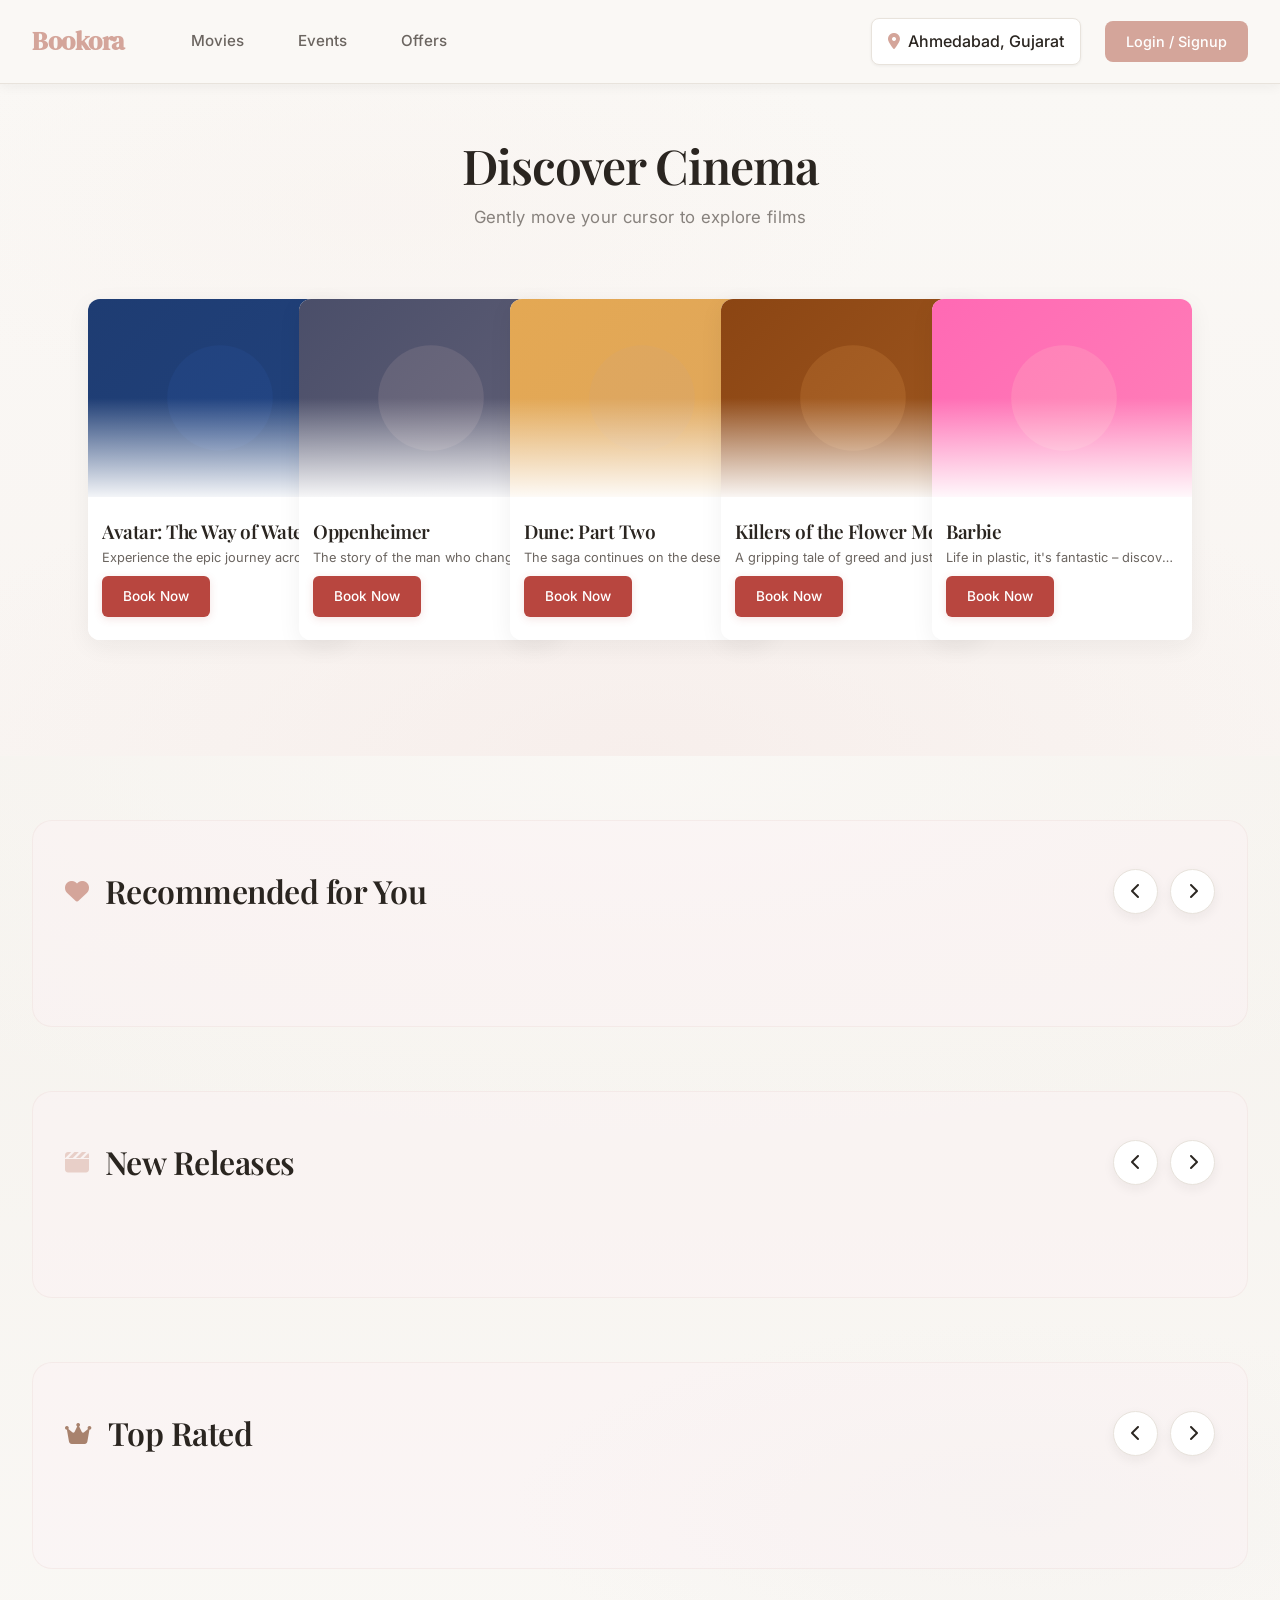
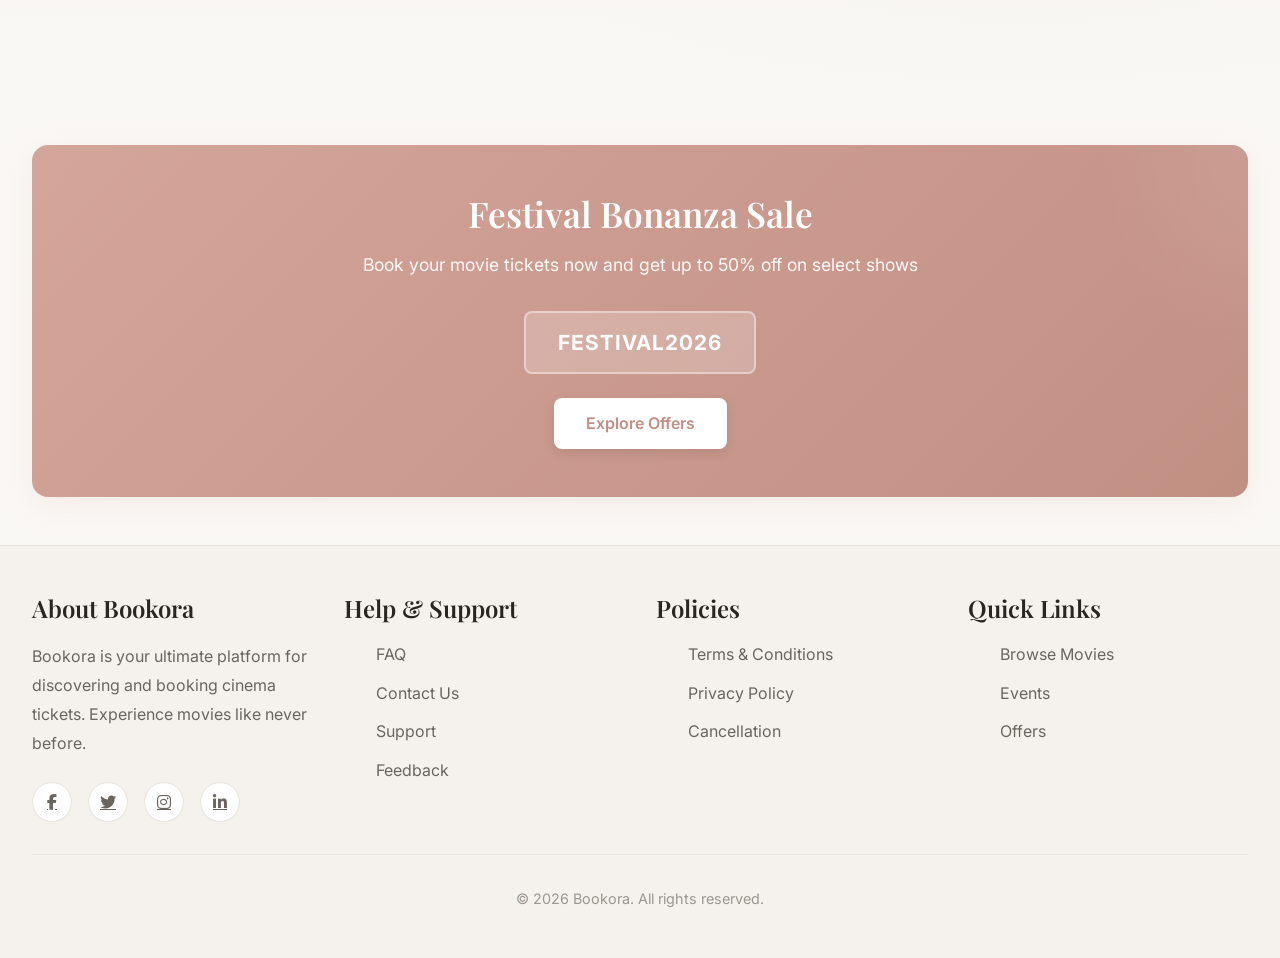
==== commit 6d91ee57: "Production release: hardened show scheduling, security architecture, and modular structure" ====
--- a/templates/index.html
+++ b/templates/index.html
@@ -790,56 +790,281 @@
         
         /* ==========================================
            RESPONSIVE DESIGN
+
+           NOTE: this page carries its own copy of the
+           design system above, which shadows
+           static/styles.css. The breakpoints below
+           mirror the shared ones in styles.css for the
+           selectors that copy declares.
+
+           Breakpoints:
+             >= 1200px   desktop (base rules above)
+             992-1199px  small desktop
+             768-991px   tablet - hero becomes a swipe row
+             576-767px   large phone
+             <= 575px    phone, down to 320px
            ========================================== */
-        
-        @media (max-width: 1024px) {
+
+        /* Fluid banner text: long titles no longer clip the card */
+        .banner-image {
+            height: 58%;
+        }
+
+        .banner-content {
+            height: 42%;
+            overflow: hidden;
+            padding: clamp(0.9rem, 1.1vw, 1.5rem);
+        }
+
+        .banner-title {
+            font-size: clamp(1.05rem, 0.55vw + 0.75rem, 1.4rem);
+            margin-bottom: 0.35rem;
+            display: -webkit-box;
+            -webkit-line-clamp: 2;
+            -webkit-box-orient: vertical;
+            overflow: hidden;
+        }
+
+        .banner-subtitle {
+            font-size: clamp(0.72rem, 0.25vw + 0.6rem, 0.85rem);
+            margin-bottom: 0.6rem;
+            display: -webkit-box;
+            -webkit-line-clamp: 1;
+            -webkit-box-orient: vertical;
+            overflow: hidden;
+        }
+
+        /* Cursor-driven hero: fluid width + spread so the
+           outer banners never spill out of the wrapper */
+        @media (min-width: 992px) {
+            .banners-stack {
+                --banner-w: clamp(260px, 20vw, 320px);
+                --banner-spread: clamp(150px, 16.5vw, 250px);
+            }
+
             .movie-banner {
-                width: 320px;
-                height: 420px;
-            }
-            
+                width: var(--banner-w);
+                height: calc(var(--banner-w) * 1.3125);
+            }
+
+            .movie-banner:nth-child(1) { left: calc(50% - var(--banner-w) / 2 - var(--banner-spread) * 2); }
+            .movie-banner:nth-child(2) { left: calc(50% - var(--banner-w) / 2 - var(--banner-spread)); }
+            .movie-banner:nth-child(3) { left: calc(50% - var(--banner-w) / 2); }
+            .movie-banner:nth-child(4) { left: calc(50% - var(--banner-w) / 2 + var(--banner-spread)); }
+            .movie-banner:nth-child(5) { left: calc(50% - var(--banner-w) / 2 + var(--banner-spread) * 2); }
+
             .banners-wrapper {
-                height: 400px;
-            }
-        }
-        
-        @media (max-width: 768px) {
+                height: calc(clamp(260px, 20vw, 320px) * 1.3125 + 40px);
+            }
+        }
+
+        @media (max-width: 1199.98px) {
+            .movie-poster {
+                height: 250px;
+            }
+
             .hero-title h1 {
-                font-size: 2rem;
-            }
-            
+                font-size: 2.5rem;
+            }
+        }
+
+        /* Tablet - a cursor hero is meaningless on touch,
+           so the banners become a horizontal swipe row */
+        @media (max-width: 991.98px) {
+            .hero-section {
+                margin-top: 68px;
+                min-height: 0;
+                padding: 2.5rem 0 3.5rem;
+            }
+
+            .hero-container {
+                padding: 0 1.5rem;
+            }
+
+            .hero-title {
+                margin-bottom: 2rem;
+            }
+
+            .hero-title h1 {
+                font-size: 2.25rem;
+            }
+
+            .banners-wrapper {
+                height: auto;
+                display: block;
+                perspective: none;
+                cursor: default;
+                margin: 0 -1.5rem;
+            }
+
+            .banners-stack {
+                flex-direction: row;
+                align-items: stretch;
+                justify-content: flex-start;
+                height: auto;
+                max-width: none;
+                gap: 1rem;
+                padding: 0.5rem 1.5rem 1.5rem;
+                overflow-x: auto;
+                overflow-y: hidden;
+                transform-style: flat;
+                scroll-snap-type: x mandatory;
+                -webkit-overflow-scrolling: touch;
+                scrollbar-width: none;
+            }
+
+            .banners-stack::-webkit-scrollbar {
+                display: none;
+            }
+
+            /* !important: the hero script writes inline
+               transform/filter/shadow for the desktop
+               interaction; below 992px it must not apply. */
             .movie-banner {
-                position: relative !important;
+                position: relative;
                 left: auto !important;
                 right: auto !important;
-                margin: 0 auto 1rem;
-                width: 90%;
-                max-width: 350px;
-            }
-            
+                flex: 0 0 72%;
+                width: auto;
+                max-width: 300px;
+                height: 400px;
+                margin: 0;
+                scroll-snap-align: center;
+                transform: none !important;
+                filter: none !important;
+                opacity: 1 !important;
+                box-shadow: 0 6px 24px var(--shadow-soft) !important;
+            }
+
+            .content-section {
+                padding: 3rem 1.5rem;
+            }
+
+            .movie-section {
+                margin-bottom: 3rem;
+            }
+
+            /* Posters keep their 2:3 ratio instead of a fixed height */
+            .movie-poster {
+                height: auto;
+                aspect-ratio: 2 / 3;
+            }
+        }
+
+        @media (max-width: 767.98px) {
+            .hero-container {
+                padding: 0 1rem;
+            }
+
+            .hero-title h1 {
+                font-size: 1.85rem;
+                letter-spacing: -0.5px;
+            }
+
+            .hero-title p {
+                font-size: 0.95rem;
+            }
+
+            .banners-wrapper {
+                margin: 0 -1rem;
+            }
+
             .banners-stack {
-                flex-direction: column;
-                height: auto;
-            }
-            
-            .banners-wrapper {
-                height: auto;
-            }
-            
+                gap: 0.85rem;
+                padding: 0.5rem 1rem 1.25rem;
+            }
+
+            .movie-banner {
+                flex: 0 0 78%;
+                height: 370px;
+            }
+
             .filter-content {
                 flex-direction: column;
-            }
-            
+                padding: 0 1rem;
+            }
+
+            .filter-group,
             .filter-group select {
                 width: 100%;
             }
-            
-            .section-header {
+
+            .content-section {
+                padding: 2.5rem 1rem;
+            }
+
+            .movie-section {
+                margin-bottom: 2.5rem;
+            }
+
+            .promo-strip {
+                padding: 2rem 1.25rem;
+                margin: 2rem 1rem;
+            }
+
+            .promo-title {
                 font-size: 1.5rem;
             }
-            
-            .movie-card {
-                flex: 0 0 160px;
+
+            .promo-description {
+                font-size: 0.95rem;
+            }
+
+            .promo-code {
+                font-size: 1.05rem;
+                padding: 0.7rem 1.25rem;
+                letter-spacing: 0.5px;
+            }
+
+            .footer {
+                padding: 2.5rem 1.25rem 1.5rem;
+            }
+
+            .footer-content {
+                grid-template-columns: repeat(auto-fit, minmax(200px, 1fr));
+                gap: 1.75rem;
+            }
+        }
+
+        @media (max-width: 400px) {
+            .hero-title h1 {
+                font-size: 1.6rem;
+            }
+
+            .movie-banner {
+                flex: 0 0 84%;
+                height: 340px;
+            }
+
+            .content-section {
+                padding: 2rem 0.75rem;
+            }
+
+            .movie-info {
+                padding: 0.85rem;
+            }
+
+            .movie-title {
+                font-size: 0.9rem;
+            }
+
+            .movie-language {
+                font-size: 0.75rem;
+            }
+
+            .promo-strip {
+                padding: 1.75rem 1rem;
+                margin: 1.5rem 0.75rem;
+            }
+
+            .promo-code {
+                font-size: 0.95rem;
+                padding: 0.6rem 1rem;
+                word-break: break-word;
+            }
+
+            .footer {
+                padding: 2rem 1rem 1.25rem;
             }
         }
     </style>
@@ -1440,8 +1665,10 @@
          * - Anywhere in between → proportional float value
          */
         function handleMouseMove(e) {
-            // Only on desktop
-            if (window.innerWidth < 768) return;
+            // Desktop only. 992px matches the CSS breakpoint where the hero
+            // becomes a static swipe row - below it the animation would keep
+            // writing inline transforms that fight the stylesheet.
+            if (window.innerWidth < 992) return;
             
             mouseInside = true;
             
--- a/static/styles.css
+++ b/static/styles.css
@@ -61,6 +61,7 @@
 
 html {
     scroll-behavior: smooth;
+    scroll-padding-top: 100px; /* Fixed navbar height + buffer */
 }
 
 body {
@@ -914,65 +915,434 @@
 
 /* ==========================================
    RESPONSIVE DESIGN
+
+   Breakpoints (mobile-last, max-width based):
+     >= 1200px   desktop            (base rules above)
+     992-1199px  small desktop      (fluid hero, tighter grid)
+     768-991px   tablet             (hero becomes a swipe row,
+                                     Bootstrap collapses the navbar here)
+     576-767px   large phone
+     <= 575px    phone, down to 320px
    ========================================== */
 
-@media (max-width: 1024px) {
+/* ------------------------------------------
+   Banner text - fluid type + clamped lines so
+   long titles/synopses never clip the card
+   ------------------------------------------ */
+
+.banner-image {
+    height: 58%;
+}
+
+.banner-content {
+    height: 42%;
+    overflow: hidden;
+    padding: clamp(0.9rem, 1.1vw, 1.5rem);
+}
+
+.banner-title {
+    font-size: clamp(1.05rem, 0.55vw + 0.75rem, 1.4rem);
+    margin-bottom: 0.35rem;
+    display: -webkit-box;
+    -webkit-line-clamp: 2;
+    -webkit-box-orient: vertical;
+    overflow: hidden;
+}
+
+.banner-subtitle {
+    font-size: clamp(0.72rem, 0.25vw + 0.6rem, 0.85rem);
+    margin-bottom: 0.6rem;
+    display: -webkit-box;
+    -webkit-line-clamp: 1;
+    -webkit-box-orient: vertical;
+    overflow: hidden;
+}
+
+/* ------------------------------------------
+   HERO (cursor interaction) - >= 992px only.
+   Width and horizontal spread are fluid so the
+   outer banners never spill out of the wrapper.
+   ------------------------------------------ */
+
+@media (min-width: 992px) {
+    .banners-stack {
+        --banner-w: clamp(260px, 20vw, 320px);
+        --banner-spread: clamp(150px, 16.5vw, 250px);
+    }
+
     .movie-banner {
-        width: 320px;
-        height: 420px;
-    }
-    
+        width: var(--banner-w);
+        height: calc(var(--banner-w) * 1.3125);
+    }
+
+    .movie-banner:nth-child(1) { left: calc(50% - var(--banner-w) / 2 - var(--banner-spread) * 2); }
+    .movie-banner:nth-child(2) { left: calc(50% - var(--banner-w) / 2 - var(--banner-spread)); }
+    .movie-banner:nth-child(3) { left: calc(50% - var(--banner-w) / 2); }
+    .movie-banner:nth-child(4) { left: calc(50% - var(--banner-w) / 2 + var(--banner-spread)); }
+    .movie-banner:nth-child(5) { left: calc(50% - var(--banner-w) / 2 + var(--banner-spread) * 2); }
+
+    /* Same clamp as --banner-w: custom properties don't inherit upwards */
     .banners-wrapper {
-        height: 400px;
-    }
-}
-
-@media (max-width: 768px) {
+        height: calc(clamp(260px, 20vw, 320px) * 1.3125 + 40px);
+    }
+}
+
+/* ------------------------------------------
+   NAVBAR - collapsed state (Bootstrap "lg")
+   ------------------------------------------ */
+
+@media (max-width: 991.98px) {
+    html {
+        scroll-padding-top: 80px;
+    }
+
+    /* Templates set padding inline on .container-fluid */
+    .navbar-bookora .container-fluid {
+        padding: 0 1rem !important;
+    }
+
+    .navbar-bookora {
+        padding: 0.65rem 0;
+    }
+
+    .navbar-bookora .navbar-collapse {
+        padding: 0.5rem 0 0.25rem;
+    }
+
+    /* Stacked menu: kill the horizontal centering/offsets */
+    .navbar-bookora .navbar-nav {
+        align-items: flex-start !important;
+    }
+
+    .navbar-bookora .nav-link {
+        margin: 0.35rem 0;
+    }
+
+    .navbar-bookora .city-display {
+        margin: 0.5rem 0;
+        width: -moz-fit-content;
+        width: fit-content;
+    }
+
+    .navbar-bookora .navbar-auth,
+    .navbar-bookora .nav-item.profile-section,
+    .navbar-bookora .nav-item.auth-buttons {
+        margin-left: 0 !important;
+        margin-top: 0.5rem;
+    }
+
+    /* Dropdown would run off the left edge anchored to the right */
+    .navbar-bookora .profile-dropdown {
+        left: 0;
+        right: auto;
+        width: min(280px, calc(100vw - 3rem));
+    }
+
+    .navbar-toggler {
+        border-color: var(--border-light);
+        padding: 0.35rem 0.6rem;
+    }
+
+    .navbar-toggler:focus {
+        box-shadow: 0 0 0 3px var(--accent-pink-light);
+    }
+}
+
+/* ------------------------------------------
+   1200px and below
+   ------------------------------------------ */
+
+@media (max-width: 1199.98px) {
+    .movies-grid {
+        gap: 1.5rem;
+    }
+
+    .movie-poster {
+        height: 280px;
+    }
+
     .hero-title h1 {
-        font-size: 2rem;
-    }
-    
+        font-size: 2.5rem;
+    }
+}
+
+/* ------------------------------------------
+   Tablet - hero becomes a horizontal swipe row
+   (a cursor-driven hero is meaningless on touch)
+   ------------------------------------------ */
+
+@media (max-width: 991.98px) {
+    .hero-section {
+        margin-top: 68px;
+        min-height: 0;
+        padding: 2.5rem 0 3.5rem;
+    }
+
+    .hero-container {
+        padding: 0 1.5rem;
+    }
+
+    .hero-title {
+        margin-bottom: 2rem;
+    }
+
+    .hero-title h1 {
+        font-size: 2.25rem;
+    }
+
+    .banners-wrapper {
+        height: auto;
+        display: block;
+        perspective: none;
+        cursor: default;
+        margin: 0 -1.5rem;
+    }
+
+    .banners-stack {
+        flex-direction: row;
+        align-items: stretch;
+        justify-content: flex-start;
+        height: auto;
+        max-width: none;
+        gap: 1rem;
+        padding: 0.5rem 1.5rem 1.5rem;
+        overflow-x: auto;
+        overflow-y: hidden;
+        transform-style: flat;
+        scroll-snap-type: x mandatory;
+        -webkit-overflow-scrolling: touch;
+        scrollbar-width: none;
+    }
+
+    .banners-stack::-webkit-scrollbar {
+        display: none;
+    }
+
+    /* !important: the hero script writes inline transform/filter/shadow
+       for the desktop interaction; below 992px it must not apply. */
     .movie-banner {
-        position: relative !important;
+        position: relative;
         left: auto !important;
         right: auto !important;
-        margin: 0 auto 1rem;
-        width: 90%;
-        max-width: 350px;
-    }
-    
+        flex: 0 0 72%;
+        width: auto;
+        max-width: 300px;
+        height: 400px;
+        margin: 0;
+        scroll-snap-align: center;
+        transform: none !important;
+        filter: none !important;
+        opacity: 1 !important;
+        box-shadow: 0 6px 24px var(--shadow-soft) !important;
+    }
+
+    .content-section {
+        padding: 3rem 1.5rem;
+    }
+
+    .movie-section {
+        padding: 2rem 1.25rem;
+        margin-bottom: 3rem;
+    }
+
+    .section-title {
+        font-size: 1.6rem;
+    }
+
+    .movies-grid {
+        grid-template-columns: repeat(3, 1fr);
+    }
+
+    /* Posters keep their 2:3 ratio instead of a fixed height */
+    .movie-poster {
+        height: auto;
+        aspect-ratio: 2 / 3;
+    }
+
+    /* A bare inline <a> is only as tall as its line box (~19px), well under the
+       44px touch guideline. Padding the anchor grows the hit area rather than the
+       text, and the li margin shrinks by roughly the same amount so the footer
+       keeps its rhythm instead of getting much taller. Applied from the tablet
+       breakpoint down - 768px is a touch width too, not just phones. */
+    .footer-section ul li {
+        margin-bottom: 0.2rem;
+    }
+
+    .footer-section ul li a {
+        display: inline-block;
+        padding: 0.5rem 0;
+        min-height: 44px;
+        line-height: 1.7;
+    }
+}
+
+/* ------------------------------------------
+   Phone
+   ------------------------------------------ */
+
+@media (max-width: 767.98px) {
+    .hero-container {
+        padding: 0 1rem;
+    }
+
+    .hero-title h1 {
+        font-size: 1.85rem;
+        letter-spacing: -0.5px;
+    }
+
+    .hero-title p {
+        font-size: 0.95rem;
+    }
+
+    .banners-wrapper {
+        margin: 0 -1rem;
+    }
+
     .banners-stack {
-        flex-direction: column;
-        height: auto;
-    }
-    
-    .banners-wrapper {
-        height: auto;
-    }
-    
+        gap: 0.85rem;
+        padding: 0.5rem 1rem 1.25rem;
+    }
+
+    .movie-banner {
+        flex: 0 0 78%;
+        height: 370px;
+    }
+
     .filter-content {
         flex-direction: column;
-    }
-    
+        padding: 0 1rem;
+    }
+
+    .filter-group,
     .filter-group select {
         width: 100%;
     }
-    
-    .section-header {
+
+    .content-section {
+        padding: 2.5rem 1rem;
+    }
+
+    .movie-section {
+        padding: 1.5rem 1rem;
+        margin-bottom: 2.5rem;
+    }
+
+    .section-header-row {
+        gap: 1rem;
+        margin-bottom: 1.25rem;
+    }
+
+    .section-title {
+        font-size: 1.35rem;
+        gap: 0.6rem;
+    }
+
+    .section-title i {
+        font-size: 1.1rem;
+    }
+
+    .section-navigation {
+        gap: 0.5rem;
+        flex-shrink: 0;
+    }
+
+    .nav-arrow {
+        width: 40px;
+        height: 40px;
+    }
+
+    .movies-grid {
+        gap: 1rem;
+    }
+
+    .promo-strip {
+        padding: 2rem 1.25rem;
+        margin: 2rem 1rem;
+    }
+
+    .promo-title {
         font-size: 1.5rem;
     }
-    
-    .movie-card {
-        flex: 0 0 160px;
-    }
-}
-
-/* ==========================================
-   SCROLL OFFSET FIX - NAVBAR HEIGHT
-   ========================================== */
-
-html {
-    scroll-padding-top: 100px; /* Navbar height + buffer */
+
+    .promo-description {
+        font-size: 0.95rem;
+    }
+
+    .promo-code {
+        font-size: 1.05rem;
+        padding: 0.7rem 1.25rem;
+        letter-spacing: 0.5px;
+    }
+
+    .footer {
+        padding: 2.5rem 1.25rem 1.5rem;
+    }
+
+    .footer-content {
+        grid-template-columns: repeat(auto-fit, minmax(200px, 1fr));
+        gap: 1.75rem;
+    }
+}
+
+@media (max-width: 599.98px) {
+    .movies-grid {
+        grid-template-columns: repeat(2, 1fr);
+        gap: 0.85rem;
+    }
+}
+
+/* ------------------------------------------
+   Small phones (320-400px)
+   ------------------------------------------ */
+
+@media (max-width: 400px) {
+    .hero-title h1 {
+        font-size: 1.6rem;
+    }
+
+    .movie-banner {
+        flex: 0 0 84%;
+        height: 340px;
+    }
+
+    .content-section {
+        padding: 2rem 0.75rem;
+    }
+
+    .movie-section {
+        padding: 1.25rem 0.75rem;
+    }
+
+    .section-title {
+        font-size: 1.2rem;
+    }
+
+    .movie-info {
+        padding: 0.85rem;
+    }
+
+    .movie-title {
+        font-size: 0.9rem;
+    }
+
+    .movie-language {
+        font-size: 0.75rem;
+    }
+
+    .promo-strip {
+        padding: 1.75rem 1rem;
+        margin: 1.5rem 0.75rem;
+    }
+
+    .promo-code {
+        font-size: 0.95rem;
+        padding: 0.6rem 1rem;
+        word-break: break-word;
+    }
+
+    .footer {
+        padding: 2rem 1rem 1.25rem;
+    }
 }
 
 /* ==========================================
@@ -1013,6 +1383,8 @@
     padding: 3rem 2.5rem;
     max-width: 480px;
     width: 90%;
+    max-height: calc(100vh - 2rem);
+    overflow-y: auto;
     box-shadow: 0 20px 60px rgba(42, 37, 32, 0.3);
     border: 1px solid var(--border-pink);
     position: fixed;
@@ -1153,3 +1525,87 @@
     line-height: 1.6;
     margin: 0;
 }
+
+/* Events modal - small screens */
+@media (max-width: 767.98px) {
+    .events-modal-content {
+        padding: 2.25rem 1.5rem;
+        width: calc(100% - 2rem);
+    }
+
+    .events-modal-icon {
+        width: 64px;
+        height: 64px;
+        margin-bottom: 1.25rem;
+    }
+
+    .events-modal-icon i {
+        font-size: 2rem;
+    }
+
+    .events-modal-title {
+        font-size: 1.4rem;
+    }
+
+    .events-modal-text {
+        font-size: 0.95rem;
+    }
+
+    .events-modal-close {
+        width: 40px;
+        height: 40px;
+    }
+}
+
+/* ------------------------------------------
+   SHORT VIEWPORT (LANDSCAPE PHONES)
+
+   A landscape phone is ~844x390 or ~896x414 - a size that lands on the wrong
+   side of both breakpoints at once. The width is under navbar-expand-lg's
+   992px, so the hamburger menu is in use, but the height is only ~390px.
+
+   Measured at 844x390: expanding the menu makes .navbar 319px tall, which
+   places .profile-container near the bottom, and the profile dropdown then
+   opens at y=308 and runs to y=609. It is position:absolute inside a
+   position:fixed navbar with overflow:visible the whole way up, so page
+   scrolling does not move it - My Profile, My Bookings, Saved Movies and
+   Logout were all unreachable, and the collapsed menu is the only way to
+   reach them at this width.
+
+   Making the expanded menu a scroll container fixes it with no visual change:
+   the dropdown's containing block (.profile-container) sits inside the
+   scroller, so the dropdown counts toward scrollHeight and scrolls into view.
+   Only .show is targeted, so the collapsed navbar and Bootstrap's
+   .collapsing animation are untouched.
+   ------------------------------------------ */
+
+@media (max-height: 480px) {
+    .navbar-bookora .navbar-collapse.show {
+        max-height: calc(100vh - 4rem);
+        overflow-y: auto;
+        -webkit-overflow-scrolling: touch;
+    }
+
+    /* Tighter menu rhythm so less of it needs scrolling to begin with. */
+    .navbar-bookora .navbar-collapse {
+        padding: 0.25rem 0;
+    }
+
+    .navbar-bookora .nav-link {
+        margin: 0.15rem 0;
+    }
+
+    .navbar-bookora .city-display {
+        margin: 0.25rem 0;
+    }
+
+    .navbar-bookora .navbar-auth,
+    .navbar-bookora .nav-item.profile-section,
+    .navbar-bookora .nav-item.auth-buttons {
+        margin-top: 0.25rem;
+    }
+
+    .navbar-bookora .profile-dropdown {
+        top: calc(100% + 0.5rem);
+    }
+}
--- a/static/signin-modal.css
+++ b/static/signin-modal.css
@@ -14,6 +14,11 @@
     z-index: 2000;
     align-items: center;
     justify-content: center;
+    /* Short viewports (landscape phones, 320x568) can't fit the OTP screen:
+       the overlay scrolls instead of clipping the modal. */
+    padding: 1rem;
+    overflow-y: auto;
+    -webkit-overflow-scrolling: touch;
     opacity: 0;
     transition: opacity 0.3s ease;
 }
@@ -28,6 +33,9 @@
     border-radius: 16px;
     width: 90%;
     max-width: 440px;
+    /* auto margins (not just the overlay's centering) so a modal taller than
+       the viewport stays fully scrollable instead of clipping at the top */
+    margin: auto;
     padding: 3rem 2.5rem 3.5rem;
     box-shadow: 0 20px 60px rgba(42, 37, 32, 0.2);
     position: relative;
@@ -668,70 +676,175 @@
 
 /* ==========================================
    MOBILE RESPONSIVE
+
+   Breakpoints mirror the shared ladder in styles.css:
+     768-991px  tablet
+     576-767px  large phone
+     <= 575px   phone, down to 320px
    ========================================== */
 
-@media (max-width: 768px) {
+@media (max-width: 767.98px) {
     .signin-modal {
         padding: 2rem;
         max-width: 90%;
     }
-    
+
+    .modal-header {
+        margin-bottom: 2rem;
+    }
+
     .modal-header h2 {
         font-size: 1.5rem;
     }
-    
+
+    /* 44px touch target */
+    .modal-close,
+    .modal-back {
+        top: 1rem;
+        width: 40px;
+        height: 40px;
+    }
+
+    .modal-close {
+        right: 1rem;
+    }
+
+    .modal-back {
+        left: 1rem;
+    }
+
     .auth-option-btn {
         padding: 0.9rem 1.2rem;
         font-size: 0.95rem;
     }
-    
+
     .otp-boxes {
         gap: 0.5rem;
     }
-    
+
+    /* Six fixed-width boxes overflow the modal below ~420px; let them shrink
+       from 50px instead (max-width keeps the desktop size as the ceiling). */
     .otp-box {
-        width: 45px;
+        flex: 1 1 0;
+        width: auto;
+        min-width: 0;
+        max-width: 50px;
         height: 50px;
         font-size: 1.3rem;
     }
-    
+
     .success-container h2 {
         font-size: 1.5rem;
     }
-    
+
     .success-icon-wrapper {
         width: 90px;
         height: 90px;
     }
-    
+
     .success-circle {
         width: 64px;
         height: 64px;
     }
-    
+
     .success-ripple {
         width: 64px;
         height: 64px;
     }
-    
+
     .success-checkmark {
         font-size: 1.7rem;
     }
-    
+
     .verifying-spinner {
         width: 70px;
         height: 70px;
     }
-    
+
     .spinner-icon {
         font-size: 1.5rem;
     }
-    
+
+    /* scoped: .btn-explore is also the empty-state button on My Bookings */
+    .success-container .btn-explore {
+        min-width: 0;
+        width: 100%;
+    }
+
     .logout-toast {
         bottom: 20px;
         right: 20px;
         left: 20px;
-        max-width: 100%;
+        /* min-width: 320px would push past a 320px viewport */
+        min-width: 0;
+        max-width: none;
+    }
+}
+
+@media (max-width: 575.98px) {
+    .signin-modal {
+        /* use the full gutter rather than losing 10% on each side */
+        width: 100%;
+        max-width: 440px;
+        padding: 1.75rem 1.35rem 2.25rem;
+    }
+
+    .modal-header {
+        margin-bottom: 1.75rem;
+    }
+
+    .modal-footer {
+        margin-top: 1.75rem;
+        font-size: 0.8rem;
+    }
+
+    .otp-boxes {
+        gap: 0.4rem;
+    }
+
+    .otp-box {
+        height: 48px;
+        font-size: 1.15rem;
+    }
+
+    .verifying-container,
+    .booking-success-content {
+        padding: 2rem 0.5rem;
+    }
+
+    .signed-in-info {
+        padding: 0.7rem 1rem;
+        text-align: left;
+    }
+
+    .signed-in-info span {
+        font-size: 0.85rem;
+        word-break: break-word;
+    }
+}
+
+@media (max-width: 400px) {
+    .signin-modal {
+        padding: 1.5rem 1rem 2rem;
+        border-radius: 14px;
+    }
+
+    .modal-header h2 {
+        font-size: 1.35rem;
+    }
+
+    .modal-header p {
+        font-size: 0.88rem;
+    }
+
+    .auth-option-btn {
+        padding: 0.85rem 0.9rem;
+        gap: 0.65rem;
+    }
+
+    .otp-box {
+        height: 44px;
+        font-size: 1.05rem;
     }
 }
 
@@ -919,4 +1032,112 @@
 
 .btn-primary-bookora:active {
     transform: translateY(0);
+}
+
+/* ==========================================
+   SHORT VIEWPORT (LANDSCAPE PHONES)
+
+   A landscape phone is ~844x390 or ~896x414: wide enough that every
+   max-width rule above is bypassed, but only ~390px tall. The desktop
+   vertical rhythm then applies inside that short window - 104px of modal
+   padding, a 40px header margin, 60px of form padding - and pushes the
+   primary button off screen. Measured at 844x390: email entry 444px tall,
+   OTP screen 608px, profile completion 681px.
+
+   The overlay scrolls, so nothing was ever unreachable, but "Verify" and
+   "Complete Profile" sat below the fold on a screen that was mostly
+   whitespace. These rules only reclaim spacing - no colours, no layout
+   change, no element hidden - so the modal looks the same, just tighter.
+
+   .signin-modal is the shared box class for every modal in the app (sign-in,
+   booking confirm, booking details, cancel confirm), so all of them get the
+   tighter rhythm. The prefix is what keeps generic names like .form-input and
+   .form-group from also squeezing the Profile page's own forms, which live
+   outside any modal.
+   ========================================== */
+
+@media (max-height: 480px) {
+    .signin-modal {
+        padding: 1.25rem 1.5rem 1.5rem;
+    }
+
+    .signin-modal .modal-close,
+    .signin-modal .modal-back {
+        top: 0.85rem;
+    }
+
+    .signin-modal .modal-close {
+        right: 0.85rem;
+    }
+
+    .signin-modal .modal-back {
+        left: 0.85rem;
+    }
+
+    .signin-modal .modal-header {
+        margin-bottom: 1rem;
+    }
+
+    .signin-modal .modal-header h2 {
+        font-size: 1.3rem;
+    }
+
+    .signin-modal .modal-header p {
+        font-size: 0.88rem;
+    }
+
+    .signin-modal .modal-footer {
+        margin-top: 1rem;
+    }
+
+    /* auth choice screen */
+    .signin-modal .auth-options {
+        gap: 0.6rem;
+    }
+
+    .signin-modal .auth-option-btn {
+        padding: 0.8rem 1.2rem;
+    }
+
+    /* email entry screen */
+    .signin-modal .btn-continue {
+        padding: 0.75rem 1.5rem;
+    }
+
+    /* OTP screen - the 44px touch target on .btn-resend is preserved */
+    .signin-modal .otp-input-container {
+        gap: 1rem;
+    }
+
+    .signin-modal .otp-box {
+        height: 46px;
+        font-size: 1.3rem;
+    }
+
+    .signin-modal .otp-timer {
+        padding: 0;
+        gap: 0.5rem;
+    }
+
+    /* profile completion screen */
+    .signin-modal .profile-completion-form {
+        margin-top: 1rem;
+        padding: 0;
+        row-gap: 0.5rem;
+    }
+
+    .signin-modal .form-group {
+        margin-bottom: 0.25rem;
+    }
+
+    .signin-modal .form-input,
+    .signin-modal .country-prefix {
+        padding-top: 0.6rem;
+        padding-bottom: 0.6rem;
+    }
+
+    .signin-modal .btn-primary-bookora {
+        padding: 0.7rem 1.5rem;
+        margin-top: 0;
+    }
 }
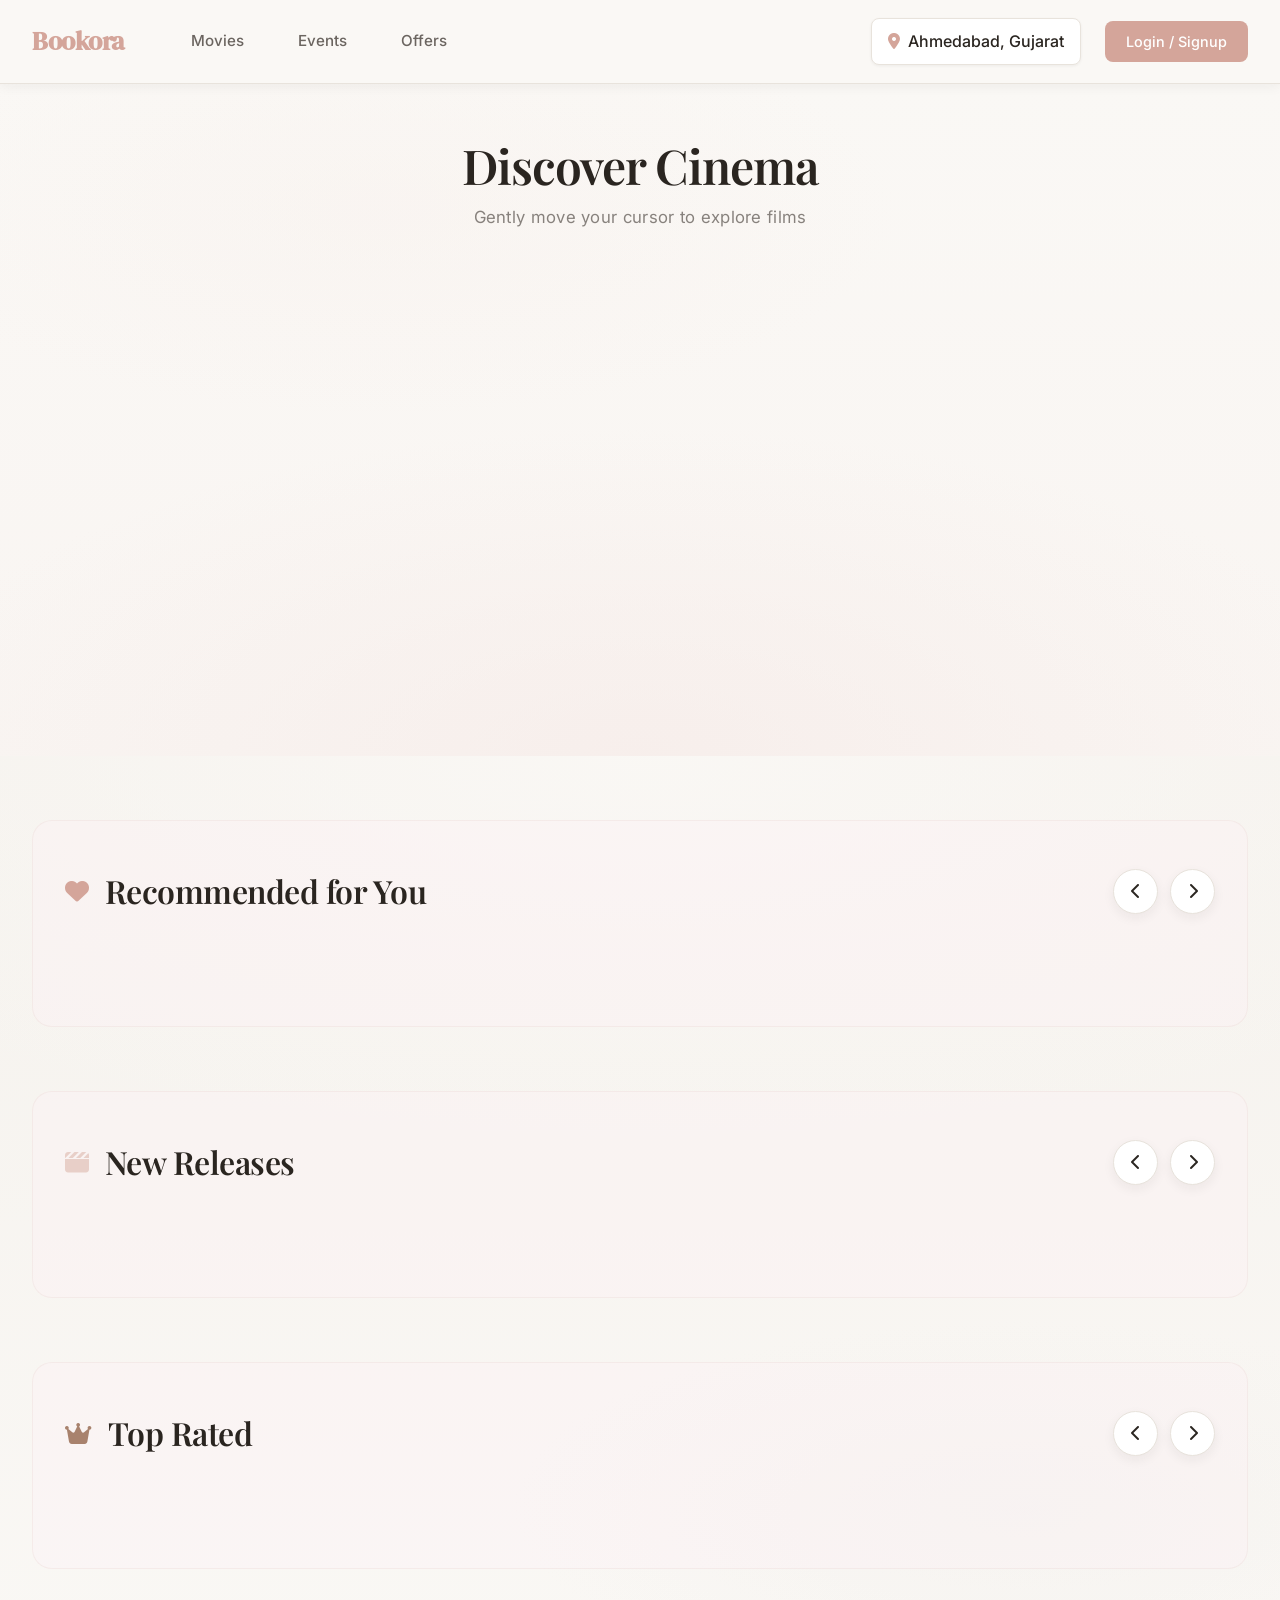
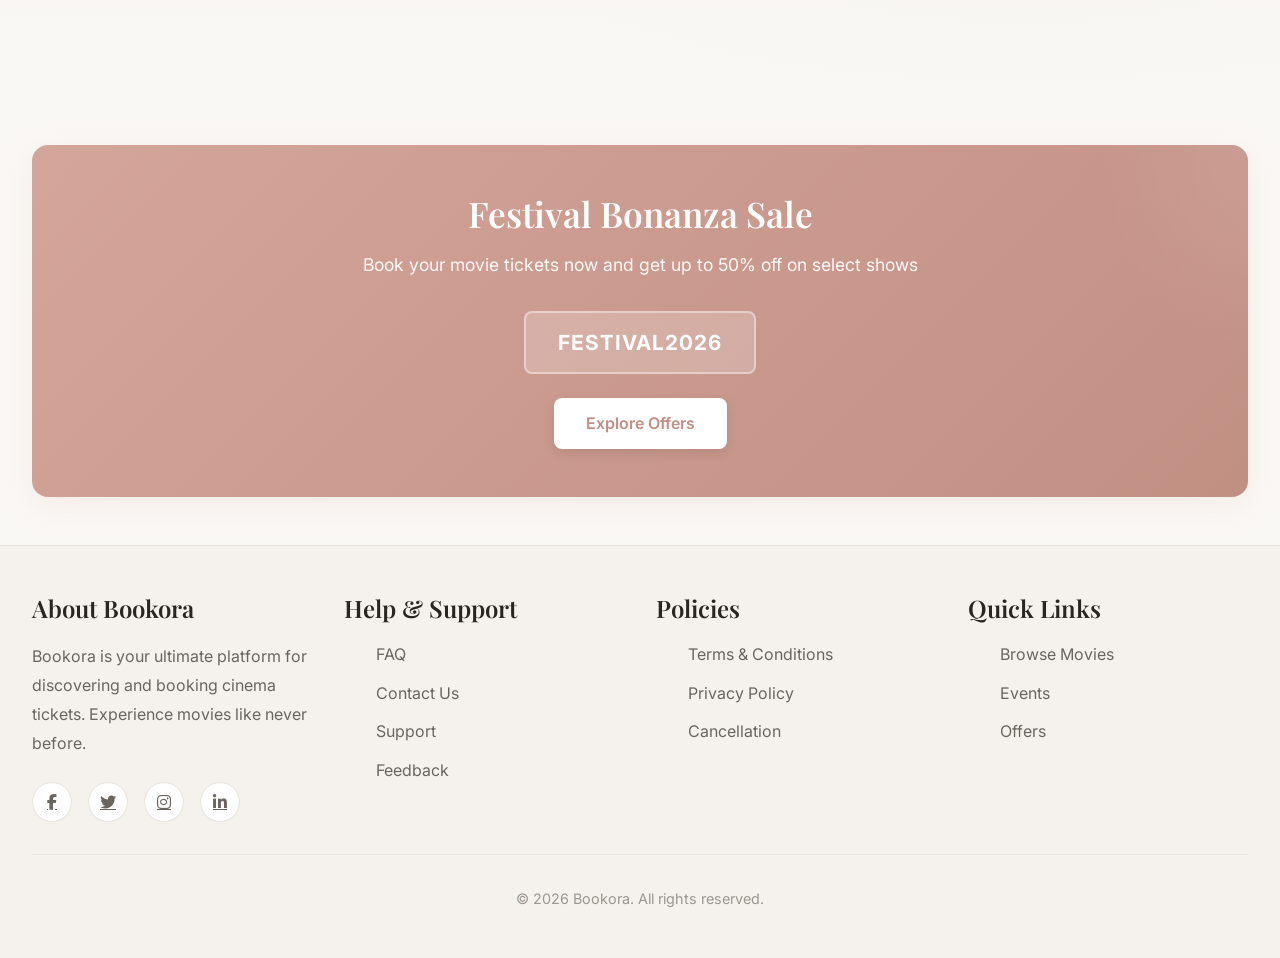
==== commit fe585701: "Polish production UX and fix loading states" ====
--- a/templates/index.html
+++ b/templates/index.html
@@ -1070,6 +1070,15 @@
     </style>
 </head>
 <body>
+
+    <!-- Bookora Branded Initial Splash Loader -->
+    <div id="appSplashLoader" class="bookora-splash-loader" aria-live="polite" aria-busy="true">
+        <div class="splash-content">
+            <div class="splash-logo">BOOKORA</div>
+            <div class="splash-progress-bar"></div>
+            <p class="splash-subtitle">Loading your cinema experience...</p>
+        </div>
+    </div>
 
     <!-- ==========================================
          NAVBAR - LIGHT & STICKY
@@ -1195,57 +1204,7 @@
             -->
             <div class="banners-wrapper" id="bannersWrapper">
                 <div class="banners-stack" id="bannersStack">
-                    
-                    <!-- Movie Banner 1 -->
-                    <div class="movie-banner" data-index="0">
-                        <div class="banner-image" style="background: linear-gradient(135deg, rgba(30,60,114,0.2), rgba(42,82,152,0.3)), url('data:image/svg+xml,%3Csvg xmlns=%22http://www.w3.org/2000/svg%22 viewBox=%220 0 400 300%22%3E%3Crect fill=%22%231e3c72%22 width=%22400%22 height=%22300%22/%3E%3Ccircle cx=%22200%22 cy=%22150%22 r=%2280%22 fill=%22%232a5298%22 opacity=%220.3%22/%3E%3C/svg%3E'); background-size: cover;"></div>
-                        <div class="banner-content">
-                            <h3 class="banner-title">Avatar: The Way of Water</h3>
-                            <p class="banner-subtitle">Experience the epic journey across Pandora's oceans</p>
-                            <button class="btn-book" onclick="bookMovie('Avatar')">Book Now</button>
-                        </div>
-                    </div>
-                    
-                    <!-- Movie Banner 2 -->
-                    <div class="movie-banner" data-index="1">
-                        <div class="banner-image" style="background: linear-gradient(135deg, rgba(74,78,105,0.2), rgba(154,140,152,0.3)), url('data:image/svg+xml,%3Csvg xmlns=%22http://www.w3.org/2000/svg%22 viewBox=%220 0 400 300%22%3E%3Crect fill=%22%234a4e69%22 width=%22400%22 height=%22300%22/%3E%3Ccircle cx=%22200%22 cy=%22150%22 r=%2280%22 fill=%22%239a8c98%22 opacity=%220.3%22/%3E%3C/svg%3E'); background-size: cover;"></div>
-                        <div class="banner-content">
-                            <h3 class="banner-title">Oppenheimer</h3>
-                            <p class="banner-subtitle">The story of the man who changed history forever</p>
-                            <button class="btn-book" onclick="bookMovie('Oppenheimer')">Book Now</button>
-                        </div>
-                    </div>
-                    
-                    <!-- Movie Banner 3 -->
-                    <div class="movie-banner" data-index="2">
-                        <div class="banner-image" style="background: linear-gradient(135deg, rgba(228,168,83,0.2), rgba(212,165,116,0.3)), url('data:image/svg+xml,%3Csvg xmlns=%22http://www.w3.org/2000/svg%22 viewBox=%220 0 400 300%22%3E%3Crect fill=%22%23e4a853%22 width=%22400%22 height=%22300%22/%3E%3Ccircle cx=%22200%22 cy=%22150%22 r=%2280%22 fill=%22%23d4a574%22 opacity=%220.3%22/%3E%3C/svg%3E'); background-size: cover;"></div>
-                        <div class="banner-content">
-                            <h3 class="banner-title">Dune: Part Two</h3>
-                            <p class="banner-subtitle">The saga continues on the desert planet Arrakis</p>
-                            <button class="btn-book" onclick="bookMovie('Dune')">Book Now</button>
-                        </div>
-                    </div>
-                    
-                    <!-- Movie Banner 4 -->
-                    <div class="movie-banner" data-index="3">
-                        <div class="banner-image" style="background: linear-gradient(135deg, rgba(139,69,19,0.2), rgba(205,133,63,0.3)), url('data:image/svg+xml,%3Csvg xmlns=%22http://www.w3.org/2000/svg%22 viewBox=%220 0 400 300%22%3E%3Crect fill=%22%238b4513%22 width=%22400%22 height=%22300%22/%3E%3Ccircle cx=%22200%22 cy=%22150%22 r=%2280%22 fill=%22%23cd853f%22 opacity=%220.3%22/%3E%3C/svg%3E'); background-size: cover;"></div>
-                        <div class="banner-content">
-                            <h3 class="banner-title">Killers of the Flower Moon</h3>
-                            <p class="banner-subtitle">A gripping tale of greed and justice in 1920s Oklahoma</p>
-                            <button class="btn-book" onclick="bookMovie('Killers')">Book Now</button>
-                        </div>
-                    </div>
-                    
-                    <!-- Movie Banner 5 -->
-                    <div class="movie-banner" data-index="4">
-                        <div class="banner-image" style="background: linear-gradient(135deg, rgba(255,105,180,0.2), rgba(255,182,193,0.3)), url('data:image/svg+xml,%3Csvg xmlns=%22http://www.w3.org/2000/svg%22 viewBox=%220 0 400 300%22%3E%3Crect fill=%22%23ff69b4%22 width=%22400%22 height=%22300%22/%3E%3Ccircle cx=%22200%22 cy=%22150%22 r=%2280%22 fill=%22%23ffb6c1%22 opacity=%220.3%22/%3E%3C/svg%3E'); background-size: cover;"></div>
-                        <div class="banner-content">
-                            <h3 class="banner-title">Barbie</h3>
-                            <p class="banner-subtitle">Life in plastic, it's fantastic – discover Barbieland</p>
-                            <button class="btn-book" onclick="bookMovie('Barbie')">Book Now</button>
-                        </div>
-                    </div>
-                    
+                    <!-- Hero banners are loaded dynamically from production movies API -->
                 </div>
             </div>
         </div>
@@ -1773,13 +1732,24 @@
         let allMovies = [];
         let heroMovies = [];
         
+        // Splash loader dismissal helper
+        function hideSplashLoader() {
+            const loader = document.getElementById('appSplashLoader');
+            if (loader) {
+                loader.classList.add('hidden');
+                setTimeout(() => {
+                    if (loader.parentNode) loader.parentNode.removeChild(loader);
+                }, 400);
+            }
+        }
+
         // Load movies data
         async function loadMoviesData() {
             try {
                 const response = await fetch('/api/movies');
                 const data = await response.json();
                 
-                if (data.success) {
+                if (data.success && Array.isArray(data.movies) && data.movies.length > 0) {
                     allMovies = data.movies;
                     
                     // Initialize hero and sections after data loads
@@ -1788,10 +1758,12 @@
                     
                     console.log('✅ Loaded', allMovies.length, 'movies from API');
                 } else {
-                    console.error('❌ Failed to load movies:', data.message);
+                    console.error('❌ Failed to load movies:', data.message || 'No movies returned');
                 }
             } catch (error) {
                 console.error('❌ Error loading movies data:', error);
+            } finally {
+                hideSplashLoader();
             }
         }
         
@@ -1807,16 +1779,19 @@
             const bannersStack = document.getElementById('bannersStack');
             if (!bannersStack) return;
             
-            bannersStack.innerHTML = heroMovies.map((movie, index) => `
+            bannersStack.innerHTML = heroMovies.map((movie, index) => {
+                const bannerUrl = movie.banner_url || '/static/banners/placeholder.svg';
+                return `
                 <div class="movie-banner" data-index="${index}">
-                    <div class="banner-image" style="background: linear-gradient(135deg, rgba(42, 37, 32, 0.4), rgba(42, 37, 32, 0.6)), url('${movie.banner_url}'); background-size: cover; background-position: center;"></div>
+                    <div class="banner-image" style="background: linear-gradient(135deg, rgba(42, 37, 32, 0.4), rgba(42, 37, 32, 0.6)), url('${bannerUrl}'); background-size: cover; background-position: center;"></div>
                     <div class="banner-content">
                         <h3 class="banner-title">${movie.title}</h3>
-                        <p class="banner-subtitle">${movie.description.substring(0, 80)}...</p>
+                        <p class="banner-subtitle">${(movie.description || '').substring(0, 80)}...</p>
                         <button class="btn-book" onclick="navigateToMovie('${movie.slug}')">Book Now</button>
                     </div>
                 </div>
-            `).join('');
+            `;
+            }).join('');
             
             // Re-initialize hero interaction after DOM update
             setTimeout(initHeroInteraction, 100);
@@ -1865,12 +1840,12 @@
         // Create movie card HTML with real data
         function createMovieCard(movie) {
             const ratingDisplay = movie.certification || movie.rating || 'N/A';
-            const languageDisplay = Array.isArray(movie.language) ? movie.language.join(', ') : movie.language;
-            const posterUrl = movie.poster_url || movie.poster;
+            const languageDisplay = Array.isArray(movie.language) ? movie.language.join(', ') : (movie.language || '');
+            const posterUrl = movie.poster_url || movie.poster || '/static/posters/placeholder.svg';
             
             return `
                 <div class="movie-card" onclick="navigateToMovie('${movie.slug}')">
-                    <div class="movie-poster" style="background: url('${posterUrl}'); background-size: cover; background-position: center;">
+                    <div class="movie-poster" style="background: #2a2520 url('${posterUrl}'); background-size: cover; background-position: center;">
                         <div class="rating-badge">
                             <i class="fas fa-star"></i> ${ratingDisplay}
                         </div>
@@ -2053,10 +2028,32 @@
             }
         });
         
+        // Check if there is a pending logout toast message from another page
+        function checkPendingLogoutToast() {
+            const logoutMsg = sessionStorage.getItem('bookora_logout_message');
+            if (logoutMsg) {
+                sessionStorage.removeItem('bookora_logout_message');
+                setTimeout(() => {
+                    if (typeof showLogoutConfirmation === 'function') {
+                        showLogoutConfirmation(logoutMsg);
+                    }
+                }, 150);
+            }
+        }
+
         // Initialize on page load
         document.addEventListener('DOMContentLoaded', function() {
             loadMoviesData(); // Load JSON data first
             handleHashOnLoad(); // Handle hash navigation if present
+            checkPendingLogoutToast();
+        });
+
+        // Ensure fresh state and process pending logout if navigating back
+        window.addEventListener('pageshow', function() {
+            checkPendingLogoutToast();
+            if (typeof updateAuthUI === 'function') {
+                updateAuthUI();
+            }
         });
         
         console.log('✅ Bookora loaded - Cursor-driven hero active');
--- a/static/styles.css
+++ b/static/styles.css
@@ -1609,3 +1609,281 @@
         top: calc(100% + 0.5rem);
     }
 }
+
+/* ==========================================
+   BOOKORA REUSABLE LOADING DESIGN SYSTEM
+   Editorial | Calm | Premium
+   ========================================== */
+
+.bookora-loader-wrapper {
+    display: flex;
+    flex-direction: column;
+    align-items: center;
+    justify-content: center;
+    padding: 3rem 1.5rem;
+    min-height: 180px;
+    width: 100%;
+    text-align: center;
+}
+
+.bookora-spinner {
+    width: 38px;
+    height: 38px;
+    border: 3px solid rgba(212, 165, 154, 0.22);
+    border-top-color: var(--accent-pink, #d4a59a);
+    border-radius: 50%;
+    animation: bookora-spin 0.85s cubic-bezier(0.4, 0, 0.2, 1) infinite;
+    margin-bottom: 1rem;
+}
+
+.bookora-spinner.sm {
+    width: 24px;
+    height: 24px;
+    border-width: 2px;
+    margin-bottom: 0.5rem;
+}
+
+.bookora-loader-text {
+    font-family: var(--font-body, 'Inter', sans-serif);
+    font-size: 0.95rem;
+    font-weight: 500;
+    color: var(--text-secondary, #6b6560);
+    letter-spacing: 0.3px;
+}
+
+@keyframes bookora-spin {
+    to { transform: rotate(360deg); }
+}
+
+/* Skeleton Loading Shimmer */
+.bookora-skeleton {
+    background: linear-gradient(90deg, #ede8e3 25%, #f7f4f0 50%, #ede8e3 75%);
+    background-size: 200% 100%;
+    animation: bookora-shimmer 1.6s infinite ease-in-out;
+    border-radius: 6px;
+    display: inline-block;
+}
+
+.bookora-skeleton-title {
+    height: 32px;
+    width: 280px;
+    max-width: 80%;
+    margin-bottom: 0.5rem;
+}
+
+.bookora-skeleton-meta {
+    height: 18px;
+    width: 190px;
+    max-width: 60%;
+}
+
+@keyframes bookora-shimmer {
+    0% { background-position: 200% 0; }
+    100% { background-position: -200% 0; }
+}
+
+/* ==========================================
+   HOMEPAGE BRANDED SPLASH LOADER
+   ========================================== */
+
+.bookora-splash-loader {
+    position: fixed;
+    top: 0;
+    left: 0;
+    width: 100vw;
+    height: 100vh;
+    background: #faf8f5;
+    display: flex;
+    align-items: center;
+    justify-content: center;
+    z-index: 99999;
+    opacity: 1;
+    transition: opacity 0.35s cubic-bezier(0.4, 0, 0.2, 1);
+    pointer-events: all;
+}
+
+.bookora-splash-loader.hidden {
+    opacity: 0;
+    pointer-events: none;
+}
+
+.splash-content {
+    display: flex;
+    flex-direction: column;
+    align-items: center;
+    text-align: center;
+    padding: 2rem;
+}
+
+.splash-logo {
+    font-family: var(--font-display, 'Playfair Display', serif);
+    font-size: 2.2rem;
+    font-weight: 600;
+    letter-spacing: 6px;
+    color: #2a2520;
+    margin-bottom: 1.5rem;
+}
+
+.splash-progress-bar {
+    width: 150px;
+    height: 3px;
+    background: rgba(212, 165, 154, 0.25);
+    border-radius: 3px;
+    overflow: hidden;
+    position: relative;
+    margin-bottom: 1.25rem;
+}
+
+.splash-progress-bar::after {
+    content: '';
+    position: absolute;
+    top: 0;
+    left: 0;
+    height: 100%;
+    width: 40%;
+    background: var(--accent-pink, #d4a59a);
+    border-radius: 3px;
+    animation: splash-indeterminate 1.2s ease-in-out infinite;
+}
+
+@keyframes splash-indeterminate {
+    0% { left: -40%; width: 30%; }
+    50% { left: 30%; width: 50%; }
+    100% { left: 100%; width: 30%; }
+}
+
+.splash-subtitle {
+    font-family: var(--font-body, 'Inter', sans-serif);
+    font-size: 0.88rem;
+    font-weight: 400;
+    letter-spacing: 0.5px;
+    color: #8b7e74;
+}
+
+/* ==========================================
+   BOOKING CONFIRMATION MODAL ENHANCEMENTS
+   ========================================== */
+
+.booking-success-content {
+    text-align: center;
+    padding: 1.5rem 1rem;
+}
+
+.booking-success-icon {
+    width: 64px;
+    height: 64px;
+    margin: 0 auto 1.25rem auto;
+    border-radius: 50%;
+    background: linear-gradient(135deg, rgba(212, 165, 154, 0.18) 0%, rgba(200, 155, 142, 0.28) 100%);
+    border: 2px solid var(--accent-pink, #d4a59a);
+    display: flex;
+    align-items: center;
+    justify-content: center;
+    color: var(--accent-pink, #d4a59a);
+    font-size: 1.75rem;
+}
+
+.booking-success-content .success-title {
+    font-family: var(--font-display, 'Playfair Display', serif);
+    font-size: 1.6rem;
+    font-weight: 600;
+    color: #2a2520;
+    margin-bottom: 0.5rem;
+}
+
+.booking-success-content .success-message {
+    font-size: 0.95rem;
+    color: #6b6560;
+    margin-bottom: 1.5rem;
+}
+
+.booking-confirmed-details {
+    background: #faf8f5;
+    border: 1px solid #e8e3dc;
+    border-radius: 10px;
+    padding: 1rem 1.25rem;
+    margin-bottom: 1.5rem;
+    text-align: left;
+}
+
+.confirmed-detail-row {
+    display: flex;
+    justify-content: space-between;
+    align-items: center;
+    padding: 0.45rem 0;
+    font-size: 0.9rem;
+    border-bottom: 1px dashed #e8e3dc;
+}
+
+.confirmed-detail-row:last-child {
+    border-bottom: none;
+    padding-top: 0.75rem;
+    margin-top: 0.25rem;
+    font-size: 1rem;
+}
+
+.confirmed-detail-row span {
+    color: #6b6560;
+}
+
+.confirmed-detail-row strong {
+    color: #2a2520;
+    font-weight: 600;
+}
+
+.confirmed-detail-row strong.highlight {
+    color: var(--cta-red, #b8463f);
+    font-size: 1.15rem;
+}
+
+.booking-success-actions {
+    display: flex;
+    justify-content: center;
+    gap: 1rem;
+}
+
+.btn-view-bookings {
+    padding: 0.85rem 2rem;
+    background: linear-gradient(135deg, #d4a59a 0%, #c89b8e 100%);
+    color: #ffffff;
+    border: none;
+    border-radius: 8px;
+    font-size: 0.95rem;
+    font-weight: 600;
+    letter-spacing: 0.5px;
+    cursor: pointer;
+    transition: var(--transition-fast, all 0.2s ease);
+}
+
+.btn-view-bookings:hover {
+    background: linear-gradient(135deg, #c28f83 0%, #b88577 100%);
+    transform: translateY(-1px);
+    box-shadow: 0 4px 12px rgba(212, 165, 154, 0.35);
+}
+
+/* Placeholder image styling */
+.bookora-placeholder-image {
+    object-fit: cover;
+    background: #2a2520;
+}
+
+/* Reduced motion accessibility */
+@media (prefers-reduced-motion: reduce) {
+    .bookora-spinner {
+        animation: bookora-pulse 1.6s ease-in-out infinite;
+    }
+    @keyframes bookora-pulse {
+        0%, 100% { opacity: 0.4; }
+        50% { opacity: 1; }
+    }
+    .splash-progress-bar::after {
+        animation: none;
+        width: 100%;
+        opacity: 0.6;
+    }
+    .bookora-skeleton {
+        animation: none;
+        background: #ede8e3;
+    }
+}
+
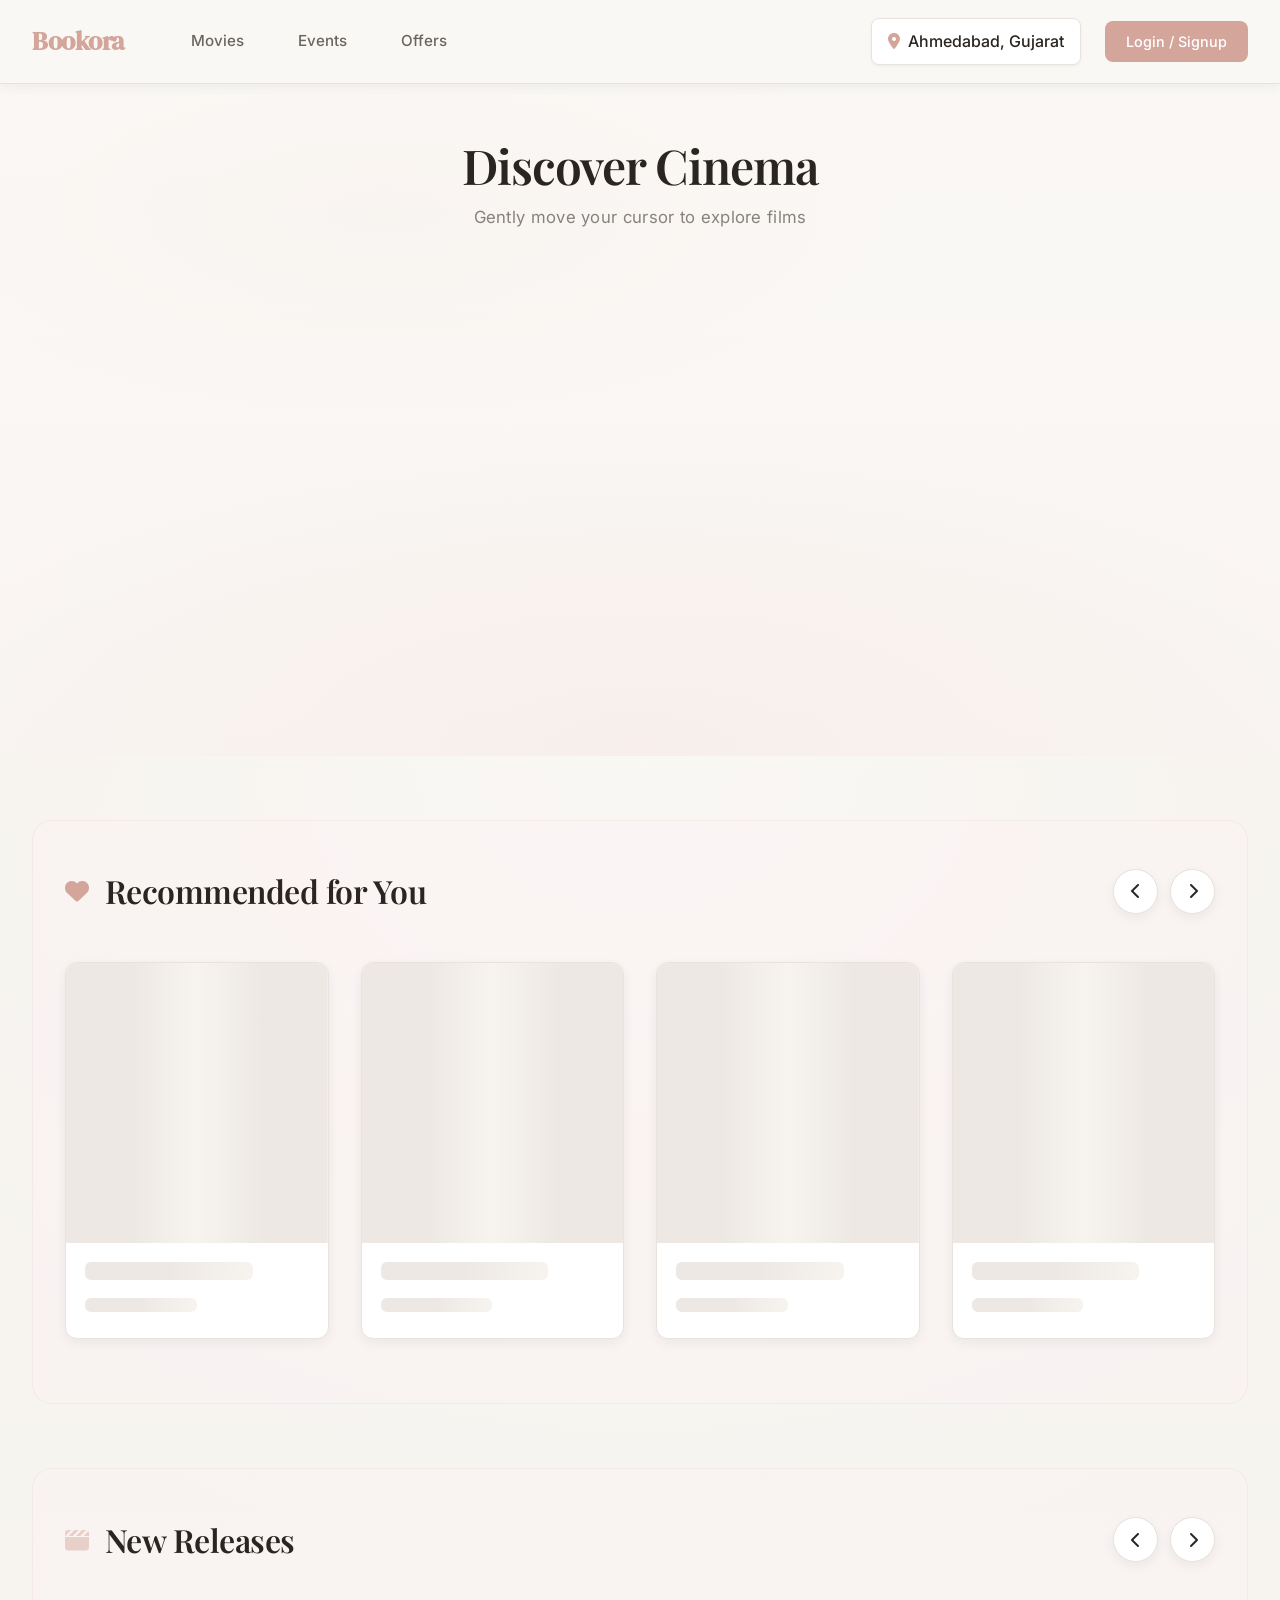
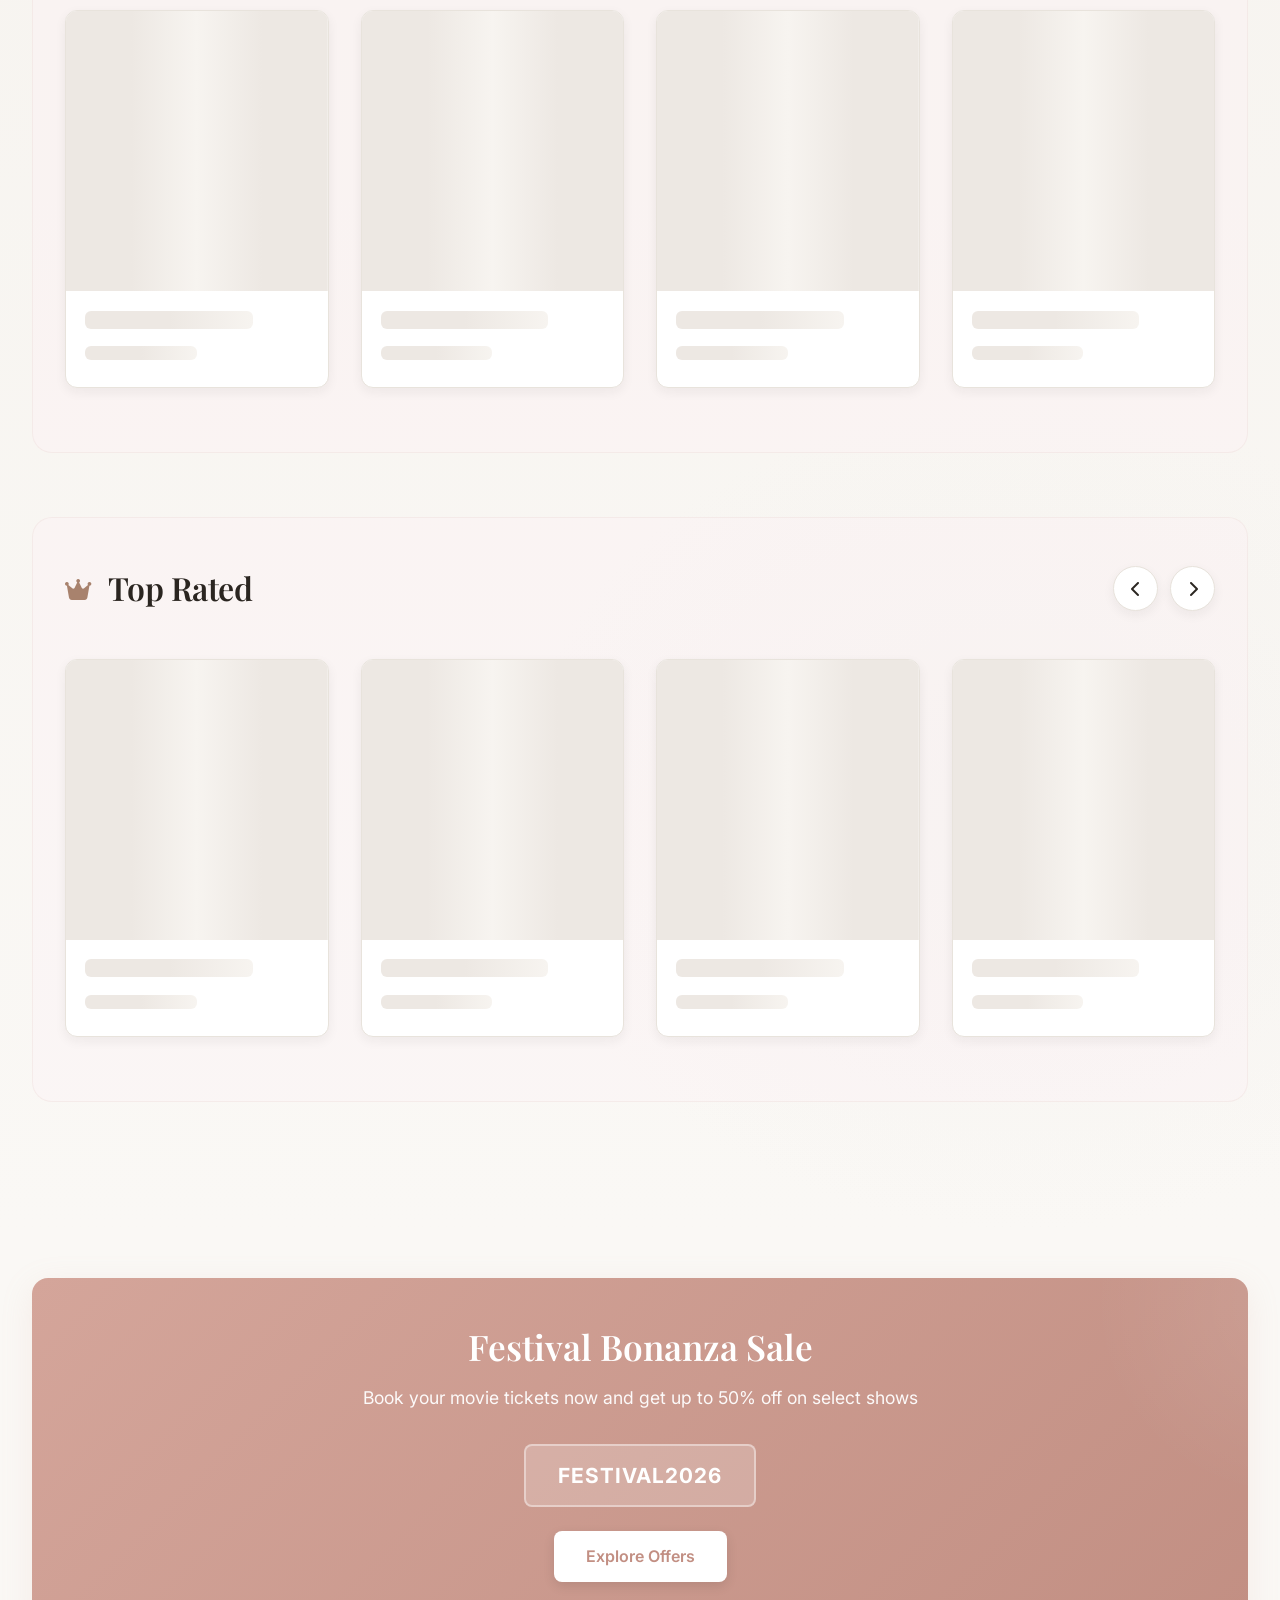
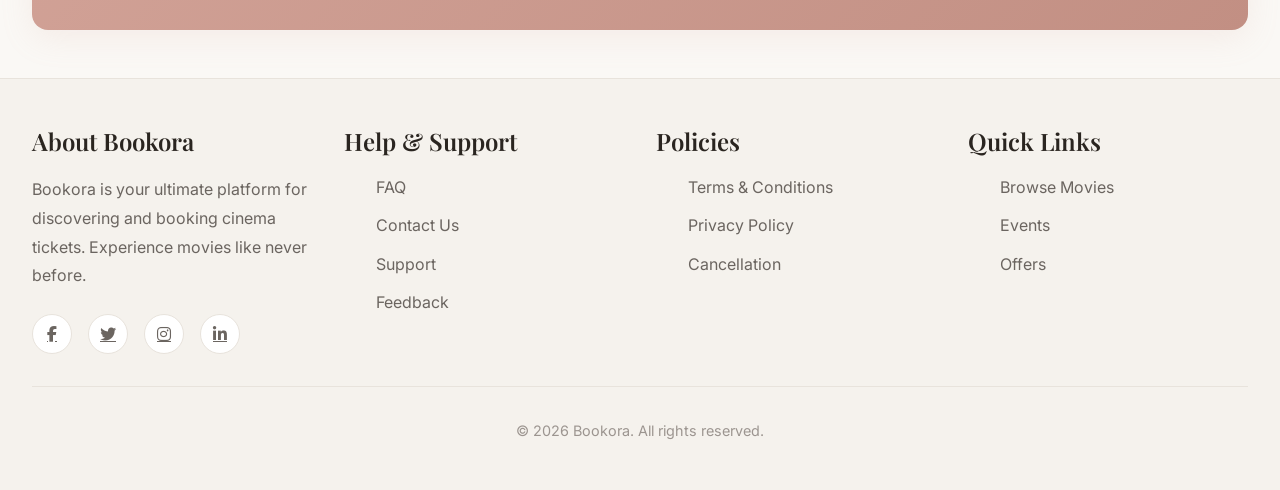
==== commit 2384ba60: "Improve mobile navigation and carousel UX" ====
--- a/templates/index.html
+++ b/templates/index.html
@@ -118,6 +118,19 @@
             z-index: 1000;
             padding: 1rem 0;
             box-shadow: 0 2px 12px var(--shadow-soft);
+            transition: transform 0.35s cubic-bezier(0.4, 0, 0.2, 1), background-color 0.3s ease, box-shadow 0.3s ease;
+            will-change: transform;
+        }
+        
+        .navbar-bookora.navbar-hidden {
+            transform: translateY(-100%);
+            box-shadow: none;
+        }
+
+        @media (min-width: 992px) {
+            .navbar-bookora.navbar-hidden {
+                transform: translateY(0) !important;
+            }
         }
         
         .navbar-bookora .navbar-brand {
@@ -1088,27 +1101,41 @@
         <div class="container-fluid" style="padding: 0 2rem;">
             <a class="navbar-brand" href="/" onclick="navigateToHome(event)">Bookora</a>
             
-            <button class="navbar-toggler" type="button" data-bs-toggle="collapse" data-bs-target="#navbarContent">
-                <span class="navbar-toggler-icon"></span>
+            <button class="navbar-toggler" type="button" data-bs-toggle="collapse" data-bs-target="#navbarContent" aria-controls="navbarContent" aria-expanded="false" aria-label="Open navigation">
+                <i class="fas fa-bars navbar-toggler-open"></i>
+                <i class="fas fa-times navbar-toggler-close"></i>
             </button>
             
             <div class="collapse navbar-collapse" id="navbarContent">
                 <ul class="navbar-nav me-auto ms-4">
                     <li class="nav-item">
-                        <a class="nav-link" href="#movies" onclick="navigateToSection('movies', event)">Movies</a>
+                        <a class="nav-link" href="#movies" onclick="navigateToSection('movies', event)">
+                            <i class="fas fa-film nav-icon"></i>
+                            <span>Movies</span>
+                        </a>
                     </li>
                     <li class="nav-item">
-                        <a class="nav-link" href="#" onclick="openEventsModal(event)">Events</a>
+                        <a class="nav-link" href="#" onclick="openEventsModal(event)">
+                            <i class="fas fa-calendar-alt nav-icon"></i>
+                            <span>Events</span>
+                        </a>
                     </li>
                     <li class="nav-item">
-                        <a class="nav-link" href="#" onclick="openOffersModal(event)">Offers</a>
+                        <a class="nav-link" href="#" onclick="openOffersModal(event)">
+                            <i class="fas fa-tags nav-icon"></i>
+                            <span>Offers</span>
+                        </a>
                     </li>
                 </ul>
+                
+                <div class="mobile-menu-divider"></div>
                 
                 <div class="city-display">
                     <i class="fas fa-map-marker-alt"></i>
                     <span>Ahmedabad, Gujarat</span>
                 </div>
+                
+                <div class="mobile-menu-divider"></div>
                 
                 <!-- Auth State Container: shows login button OR profile dropdown -->
                 <div id="authContainer" style="margin-left: 1.5rem;">
@@ -1233,7 +1260,12 @@
                     </button>
                 </div>
             </div>
-            <div class="movies-grid" id="recommended-grid"></div>
+            <div class="movies-grid" id="recommended-grid">
+                <div class="movie-card bookora-skeleton-card"><div class="movie-poster bookora-skeleton-poster"></div><div class="movie-info"><div class="bookora-skeleton" style="height: 18px; width: 75%; margin-bottom: 6px;"></div><div class="bookora-skeleton" style="height: 14px; width: 50%;"></div></div></div>
+                <div class="movie-card bookora-skeleton-card"><div class="movie-poster bookora-skeleton-poster"></div><div class="movie-info"><div class="bookora-skeleton" style="height: 18px; width: 75%; margin-bottom: 6px;"></div><div class="bookora-skeleton" style="height: 14px; width: 50%;"></div></div></div>
+                <div class="movie-card bookora-skeleton-card"><div class="movie-poster bookora-skeleton-poster"></div><div class="movie-info"><div class="bookora-skeleton" style="height: 18px; width: 75%; margin-bottom: 6px;"></div><div class="bookora-skeleton" style="height: 14px; width: 50%;"></div></div></div>
+                <div class="movie-card bookora-skeleton-card"><div class="movie-poster bookora-skeleton-poster"></div><div class="movie-info"><div class="bookora-skeleton" style="height: 18px; width: 75%; margin-bottom: 6px;"></div><div class="bookora-skeleton" style="height: 14px; width: 50%;"></div></div></div>
+            </div>
         </section>
 
         <!-- Section 2: New Releases -->
@@ -1252,7 +1284,12 @@
                     </button>
                 </div>
             </div>
-            <div class="movies-grid" id="new-releases-grid"></div>
+            <div class="movies-grid" id="new-releases-grid">
+                <div class="movie-card bookora-skeleton-card"><div class="movie-poster bookora-skeleton-poster"></div><div class="movie-info"><div class="bookora-skeleton" style="height: 18px; width: 75%; margin-bottom: 6px;"></div><div class="bookora-skeleton" style="height: 14px; width: 50%;"></div></div></div>
+                <div class="movie-card bookora-skeleton-card"><div class="movie-poster bookora-skeleton-poster"></div><div class="movie-info"><div class="bookora-skeleton" style="height: 18px; width: 75%; margin-bottom: 6px;"></div><div class="bookora-skeleton" style="height: 14px; width: 50%;"></div></div></div>
+                <div class="movie-card bookora-skeleton-card"><div class="movie-poster bookora-skeleton-poster"></div><div class="movie-info"><div class="bookora-skeleton" style="height: 18px; width: 75%; margin-bottom: 6px;"></div><div class="bookora-skeleton" style="height: 14px; width: 50%;"></div></div></div>
+                <div class="movie-card bookora-skeleton-card"><div class="movie-poster bookora-skeleton-poster"></div><div class="movie-info"><div class="bookora-skeleton" style="height: 18px; width: 75%; margin-bottom: 6px;"></div><div class="bookora-skeleton" style="height: 14px; width: 50%;"></div></div></div>
+            </div>
         </section>
 
         <!-- Section 3: Top Rated -->
@@ -1271,7 +1308,12 @@
                     </button>
                 </div>
             </div>
-            <div class="movies-grid" id="top-rated-grid"></div>
+            <div class="movies-grid" id="top-rated-grid">
+                <div class="movie-card bookora-skeleton-card"><div class="movie-poster bookora-skeleton-poster"></div><div class="movie-info"><div class="bookora-skeleton" style="height: 18px; width: 75%; margin-bottom: 6px;"></div><div class="bookora-skeleton" style="height: 14px; width: 50%;"></div></div></div>
+                <div class="movie-card bookora-skeleton-card"><div class="movie-poster bookora-skeleton-poster"></div><div class="movie-info"><div class="bookora-skeleton" style="height: 18px; width: 75%; margin-bottom: 6px;"></div><div class="bookora-skeleton" style="height: 14px; width: 50%;"></div></div></div>
+                <div class="movie-card bookora-skeleton-card"><div class="movie-poster bookora-skeleton-poster"></div><div class="movie-info"><div class="bookora-skeleton" style="height: 18px; width: 75%; margin-bottom: 6px;"></div><div class="bookora-skeleton" style="height: 14px; width: 50%;"></div></div></div>
+                <div class="movie-card bookora-skeleton-card"><div class="movie-poster bookora-skeleton-poster"></div><div class="movie-info"><div class="bookora-skeleton" style="height: 18px; width: 75%; margin-bottom: 6px;"></div><div class="bookora-skeleton" style="height: 14px; width: 50%;"></div></div></div>
+            </div>
         </section>
 
     </main>
@@ -1719,9 +1761,136 @@
             bannersWrapper.addEventListener('mousemove', handleMouseMove);
             bannersWrapper.addEventListener('mouseleave', handleMouseLeave);
             
-            console.log('✅ Continuous interpolation hero initialized');
-            console.log('📐 Move cursor left ↔ right to explore films');
-        }
+            console.log('Continuous interpolation hero initialized');
+            console.log('Move cursor left <-> right to explore films');
+        }
+
+        // ===========================================
+        // MOBILE HERO CAROUSEL (TOUCH, SNAP, AUTO-ADVANCE)
+        // ===========================================
+        let mobileCarouselTimer = null;
+        let mobileCarouselResumeTimer = null;
+        let isInteractingWithCarousel = false;
+
+        function initMobileCarousel() {
+            const bannersStack = document.getElementById('bannersStack');
+            if (!bannersStack) return;
+
+            clearTimeout(mobileCarouselTimer);
+            clearTimeout(mobileCarouselResumeTimer);
+
+            // Strictly mobile / tablet only: below 992px
+            if (window.innerWidth >= 992) return;
+
+            // Accessibility: Respect reduced motion preference
+            if (window.matchMedia && window.matchMedia('(prefers-reduced-motion: reduce)').matches) {
+                return;
+            }
+
+            const cards = bannersStack.querySelectorAll('.movie-banner');
+            if (cards.length <= 1) return;
+
+            function getActiveIndex() {
+                const stackRect = bannersStack.getBoundingClientRect();
+                const stackCenter = stackRect.left + stackRect.width / 2;
+                let closestIndex = 0;
+                let minDiff = Infinity;
+
+                cards.forEach((card, idx) => {
+                    const cardRect = card.getBoundingClientRect();
+                    const cardCenter = cardRect.left + cardRect.width / 2;
+                    const diff = Math.abs(stackCenter - cardCenter);
+                    if (diff < minDiff) {
+                        minDiff = diff;
+                        closestIndex = idx;
+                    }
+                });
+                return closestIndex;
+            }
+
+            function scrollToIndex(index) {
+                if (index < 0 || index >= cards.length) return;
+                const card = cards[index];
+                const targetScrollLeft = card.offsetLeft - (bannersStack.clientWidth - card.clientWidth) / 2;
+                bannersStack.scrollTo({
+                    left: Math.max(0, targetScrollLeft),
+                    behavior: 'smooth'
+                });
+            }
+
+            function advanceToNext() {
+                if (isInteractingWithCarousel || window.innerWidth >= 992 || document.hidden) {
+                    scheduleNext(5000);
+                    return;
+                }
+
+                const currentIndex = getActiveIndex();
+                const nextIndex = (currentIndex + 1) % cards.length;
+                scrollToIndex(nextIndex);
+                scheduleNext(5000);
+            }
+
+            function scheduleNext(delay = 5000) {
+                clearTimeout(mobileCarouselTimer);
+                mobileCarouselTimer = setTimeout(advanceToNext, delay);
+            }
+
+            function pauseCarousel() {
+                isInteractingWithCarousel = true;
+                clearTimeout(mobileCarouselTimer);
+                clearTimeout(mobileCarouselResumeTimer);
+            }
+
+            function resumeCarouselAfterDelay(delay = 4000) {
+                clearTimeout(mobileCarouselResumeTimer);
+                mobileCarouselResumeTimer = setTimeout(() => {
+                    isInteractingWithCarousel = false;
+                    scheduleNext(3000);
+                }, delay);
+            }
+
+            // Bind touch, pointer, and scroll interactions to pause immediately and resume after idle
+            bannersStack.onpointerdown = pauseCarousel;
+            bannersStack.onpointerup = () => resumeCarouselAfterDelay(4000);
+            bannersStack.onpointercancel = () => resumeCarouselAfterDelay(4000);
+
+            bannersStack.ontouchstart = pauseCarousel;
+            bannersStack.ontouchmove = pauseCarousel;
+            bannersStack.ontouchend = () => resumeCarouselAfterDelay(4000);
+            bannersStack.ontouchcancel = () => resumeCarouselAfterDelay(4000);
+
+            bannersStack.onscroll = () => {
+                if (isInteractingWithCarousel) {
+                    resumeCarouselAfterDelay(4000);
+                }
+            };
+
+            // Accessibility focus events
+            bannersStack.onfocusin = pauseCarousel;
+            bannersStack.onfocusout = () => resumeCarouselAfterDelay(4000);
+
+            // Visibility changes
+            document.addEventListener('visibilitychange', () => {
+                if (document.hidden) {
+                    clearTimeout(mobileCarouselTimer);
+                } else if (window.innerWidth < 992 && !isInteractingWithCarousel) {
+                    scheduleNext(3000);
+                }
+            });
+
+            // Start auto-advance after initial delay
+            scheduleNext(5000);
+        }
+
+        // Screen resize handling for carousel
+        window.addEventListener('resize', () => {
+            if (window.innerWidth >= 992) {
+                clearTimeout(mobileCarouselTimer);
+                clearTimeout(mobileCarouselResumeTimer);
+            } else {
+                initMobileCarousel();
+            }
+        });
         
         /**
          * ==========================================
@@ -1756,12 +1925,12 @@
                     initializeHeroMovies();
                     initializeSections();
                     
-                    console.log('✅ Loaded', allMovies.length, 'movies from API');
+                    console.log('Loaded', allMovies.length, 'movies from API');
                 } else {
-                    console.error('❌ Failed to load movies:', data.message || 'No movies returned');
+                    console.error('Failed to load movies:', data.message || 'No movies returned');
                 }
             } catch (error) {
-                console.error('❌ Error loading movies data:', error);
+                console.error('Error loading movies data:', error);
             } finally {
                 hideSplashLoader();
             }
@@ -1795,6 +1964,7 @@
             
             // Re-initialize hero interaction after DOM update
             setTimeout(initHeroInteraction, 100);
+            setTimeout(initMobileCarousel, 150);
         }
         
         /**
@@ -2056,7 +2226,7 @@
             }
         });
         
-        console.log('✅ Bookora loaded - Cursor-driven hero active');
+        console.log('Bookora loaded - Cursor-driven hero active');
     </script>
     
     <!-- Sign-In Modal Functionality (MUST LOAD FIRST) -->
--- a/static/styles.css
+++ b/static/styles.css
@@ -100,6 +100,84 @@
     z-index: 1000;
     padding: 1rem 0;
     box-shadow: 0 2px 12px var(--shadow-soft);
+    transition: transform 0.35s cubic-bezier(0.4, 0, 0.2, 1), background-color 0.3s ease, box-shadow 0.3s ease;
+    will-change: transform;
+}
+
+.navbar-bookora.navbar-hidden {
+    transform: translateY(-100%);
+    box-shadow: none;
+}
+
+@media (min-width: 992px) {
+    .navbar-bookora.navbar-hidden {
+        transform: translateY(0) !important;
+    }
+    .navbar-bookora .nav-link .nav-icon {
+        display: none;
+    }
+}
+
+.navbar-toggler {
+    border: 1px solid var(--border-light);
+    padding: 0.4rem 0.65rem;
+    border-radius: 8px;
+    background: var(--bg-card);
+    color: var(--text-primary);
+    display: inline-flex;
+    align-items: center;
+    justify-content: center;
+    transition: var(--transition-micro);
+}
+
+.navbar-toggler:hover {
+    border-color: var(--border-pink);
+    color: var(--accent-pink-hover);
+}
+
+.navbar-toggler:focus {
+    outline: none;
+    box-shadow: 0 0 0 3px var(--accent-pink-light);
+}
+
+.navbar-toggler .navbar-toggler-open {
+    display: inline-block;
+    font-size: 1.15rem;
+}
+
+.navbar-toggler .navbar-toggler-close {
+    display: none;
+    font-size: 1.15rem;
+}
+
+.navbar-toggler[aria-expanded="true"] .navbar-toggler-open,
+.navbar-bookora.menu-open .navbar-toggler-open {
+    display: none !important;
+}
+
+.navbar-toggler[aria-expanded="true"] .navbar-toggler-close,
+.navbar-bookora.menu-open .navbar-toggler-close {
+    display: inline-block !important;
+}
+
+/* Backdrop overlay behind mobile drawer */
+.mobile-nav-backdrop {
+    position: fixed;
+    top: 0;
+    left: 0;
+    right: 0;
+    bottom: 0;
+    background: rgba(42, 37, 32, 0.3);
+    backdrop-filter: blur(2px);
+    z-index: 999;
+    opacity: 0;
+    pointer-events: none;
+    transition: opacity 0.25s ease;
+}
+
+.mobile-nav-backdrop.active {
+    opacity: 1;
+    pointer-events: auto;
 }
 
 .navbar-bookora .navbar-brand {
@@ -998,6 +1076,7 @@
 
     /* Templates set padding inline on .container-fluid */
     .navbar-bookora .container-fluid {
+        position: relative;
         padding: 0 1rem !important;
     }
 
@@ -1005,46 +1084,247 @@
         padding: 0.65rem 0;
     }
 
+    /* Floating compact mobile drawer */
     .navbar-bookora .navbar-collapse {
-        padding: 0.5rem 0 0.25rem;
-    }
-
-    /* Stacked menu: kill the horizontal centering/offsets */
+        position: absolute;
+        top: calc(100% + 8px);
+        right: 1rem;
+        left: 1rem;
+        max-width: 380px;
+        margin-left: auto;
+        background: #ffffff;
+        border: 1px solid var(--border-light);
+        border-radius: 16px;
+        box-shadow: 0 16px 36px rgba(42, 37, 32, 0.14), 0 2px 6px rgba(42, 37, 32, 0.04);
+        padding: 1.1rem 1.15rem;
+        z-index: 1050;
+        display: none;
+    }
+
+    .navbar-bookora .navbar-collapse.show {
+        display: block !important;
+        animation: bookoraDrawerIn 0.22s cubic-bezier(0.16, 1, 0.3, 1) forwards;
+    }
+
+    @keyframes bookoraDrawerIn {
+        from {
+            opacity: 0;
+            transform: translateY(-8px) scale(0.98);
+        }
+        to {
+            opacity: 1;
+            transform: translateY(0) scale(1);
+        }
+    }
+
+    /* Mobile Nav links list */
     .navbar-bookora .navbar-nav {
-        align-items: flex-start !important;
+        display: flex;
+        flex-direction: column;
+        gap: 0.35rem;
+        margin: 0 !important;
+        padding: 0;
+        list-style: none;
     }
 
     .navbar-bookora .nav-link {
-        margin: 0.35rem 0;
-    }
-
+        display: flex;
+        align-items: center;
+        gap: 0.75rem;
+        padding: 0.65rem 0.85rem !important;
+        margin: 0 !important;
+        border-radius: 8px;
+        color: var(--text-primary) !important;
+        font-weight: 500;
+        font-size: 0.95rem;
+        transition: background-color 0.15s ease, color 0.15s ease;
+    }
+
+    .navbar-bookora .nav-link::after {
+        display: none;
+    }
+
+    .navbar-bookora .nav-link:hover,
+    .navbar-bookora .nav-link:active {
+        background-color: var(--accent-pink-light);
+        color: var(--accent-pink-hover) !important;
+    }
+
+    .navbar-bookora .nav-link .nav-icon {
+        display: inline-flex;
+        width: 20px;
+        align-items: center;
+        justify-content: center;
+        color: var(--accent-pink);
+        font-size: 1rem;
+        flex-shrink: 0;
+    }
+
+    /* Drawer location row */
     .navbar-bookora .city-display {
-        margin: 0.5rem 0;
-        width: -moz-fit-content;
-        width: fit-content;
-    }
-
+        display: flex;
+        align-items: center;
+        gap: 0.65rem;
+        width: 100%;
+        margin: 0.75rem 0;
+        padding: 0.65rem 0.85rem;
+        background: var(--bg-tertiary);
+        border: 1px solid var(--border-light);
+        border-radius: 8px;
+        color: var(--text-secondary);
+        font-size: 0.88rem;
+        font-weight: 500;
+        box-shadow: none;
+    }
+
+    .navbar-bookora .city-display i {
+        color: var(--accent-pink);
+        font-size: 0.95rem;
+        margin-right: 0;
+    }
+
+    /* Mobile drawer dividers */
+    .mobile-menu-divider {
+        height: 1px;
+        background: var(--border-light);
+        margin: 0.75rem 0;
+    }
+
+    /* Mobile auth section */
     .navbar-bookora .navbar-auth,
     .navbar-bookora .nav-item.profile-section,
-    .navbar-bookora .nav-item.auth-buttons {
-        margin-left: 0 !important;
-        margin-top: 0.5rem;
-    }
-
-    /* Dropdown would run off the left edge anchored to the right */
+    .navbar-bookora .nav-item.auth-buttons,
+    .navbar-bookora #authContainer {
+        margin: 0 !important;
+        padding-top: 0.25rem;
+        width: 100%;
+    }
+
+    .navbar-bookora .auth-buttons {
+        width: 100%;
+    }
+
+    .navbar-bookora .btn-signup {
+        width: 100%;
+        display: flex;
+        align-items: center;
+        justify-content: center;
+        gap: 0.5rem;
+        padding: 0.7rem 1.25rem;
+        font-size: 0.95rem;
+        border-radius: 8px;
+        background: var(--accent-pink);
+        color: white;
+        border: none;
+        font-weight: 500;
+        cursor: pointer;
+        transition: var(--transition-micro);
+    }
+
+    .navbar-bookora .btn-signup:hover {
+        background: var(--accent-pink-hover);
+    }
+
+    .navbar-bookora .btn-login {
+        width: 100%;
+        display: flex;
+        align-items: center;
+        justify-content: center;
+        gap: 0.5rem;
+        padding: 0.7rem 1.25rem;
+        font-size: 0.95rem;
+        border-radius: 8px;
+    }
+
+    /* Mobile In-drawer Profile Account View */
+    .navbar-bookora .profile-container {
+        width: 100%;
+        display: flex;
+        flex-direction: column;
+        align-items: stretch;
+    }
+
+    .navbar-bookora .profile-avatar {
+        display: none; /* In drawer we show user banner instead */
+    }
+
     .navbar-bookora .profile-dropdown {
-        left: 0;
-        right: auto;
-        width: min(280px, calc(100vw - 3rem));
-    }
-
-    .navbar-toggler {
-        border-color: var(--border-light);
-        padding: 0.35rem 0.6rem;
-    }
-
-    .navbar-toggler:focus {
-        box-shadow: 0 0 0 3px var(--accent-pink-light);
+        position: static !important;
+        display: flex !important;
+        flex-direction: column;
+        width: 100% !important;
+        opacity: 1 !important;
+        visibility: visible !important;
+        transform: none !important;
+        box-shadow: none !important;
+        border: none !important;
+        background: transparent !important;
+        padding: 0 !important;
+        z-index: auto !important;
+    }
+
+    .navbar-bookora .profile-dropdown-header {
+        padding: 0.65rem 0.85rem;
+        background: var(--bg-tertiary);
+        border: 1px solid var(--border-light);
+        border-radius: 8px;
+        margin-bottom: 0.6rem;
+    }
+
+    .navbar-bookora .profile-name {
+        font-weight: 600;
+        color: var(--text-primary);
+        font-size: 0.95rem;
+    }
+
+    .navbar-bookora .profile-contact {
+        color: var(--text-muted);
+        font-size: 0.8rem;
+        word-break: break-all;
+    }
+
+    .navbar-bookora .profile-dropdown-item {
+        display: flex;
+        align-items: center;
+        gap: 0.75rem;
+        padding: 0.6rem 0.85rem;
+        border-radius: 8px;
+        color: var(--text-primary);
+        text-decoration: none;
+        font-size: 0.9rem;
+        font-weight: 500;
+        transition: background-color 0.15s ease, color 0.15s ease;
+    }
+
+    .navbar-bookora .profile-dropdown-item i {
+        width: 20px;
+        text-align: center;
+        color: var(--accent-pink);
+    }
+
+    .navbar-bookora .profile-dropdown-item:hover,
+    .navbar-bookora .profile-dropdown-item:active {
+        background-color: var(--accent-pink-light);
+        color: var(--accent-pink-hover);
+    }
+
+    .navbar-bookora .profile-dropdown-item.logout-item {
+        margin-top: 0.35rem;
+        color: var(--cta-red);
+    }
+
+    .navbar-bookora .profile-dropdown-item.logout-item i {
+        color: var(--cta-red);
+    }
+
+    .navbar-bookora .profile-dropdown-item.logout-item:hover {
+        background-color: #fdeee9;
+    }
+
+    .navbar-bookora .profile-dropdown-divider {
+        height: 1px;
+        background: var(--border-light);
+        margin: 0.5rem 0;
     }
 }
 
@@ -1623,7 +1903,20 @@
     padding: 3rem 1.5rem;
     min-height: 180px;
     width: 100%;
+    max-width: 100%;
+    box-sizing: border-box;
     text-align: center;
+}
+
+@media (max-width: 575.98px) {
+    .bookora-loader-wrapper {
+        padding: 2rem 1rem;
+        min-height: 140px;
+    }
+    .bookora-loader-text {
+        font-size: 0.88rem;
+        padding: 0 0.5rem;
+    }
 }
 
 .bookora-spinner {
@@ -1677,6 +1970,23 @@
     max-width: 60%;
 }
 
+/* Movie Card Skeletons */
+.bookora-skeleton-card {
+    border-radius: 12px;
+    overflow: hidden;
+    background: var(--bg-card);
+    border: 1px solid var(--border-light);
+    box-shadow: 0 2px 8px var(--shadow-soft);
+}
+
+.bookora-skeleton-poster {
+    width: 100%;
+    aspect-ratio: 2 / 3;
+    background: linear-gradient(90deg, #ede8e3 25%, #f7f4f0 50%, #ede8e3 75%);
+    background-size: 200% 100%;
+    animation: bookora-shimmer 1.6s infinite ease-in-out;
+}
+
 @keyframes bookora-shimmer {
     0% { background-position: 200% 0; }
     100% { background-position: -200% 0; }
@@ -1690,8 +2000,11 @@
     position: fixed;
     top: 0;
     left: 0;
-    width: 100vw;
-    height: 100vh;
+    right: 0;
+    bottom: 0;
+    width: 100%;
+    height: 100%;
+    height: 100dvh;
     background: #faf8f5;
     display: flex;
     align-items: center;
@@ -1700,6 +2013,9 @@
     opacity: 1;
     transition: opacity 0.35s cubic-bezier(0.4, 0, 0.2, 1);
     pointer-events: all;
+    padding: env(safe-area-inset-top, 0px) env(safe-area-inset-right, 0px) env(safe-area-inset-bottom, 0px) env(safe-area-inset-left, 0px);
+    box-sizing: border-box;
+    overflow: hidden;
 }
 
 .bookora-splash-loader.hidden {
@@ -1712,26 +2028,30 @@
     flex-direction: column;
     align-items: center;
     text-align: center;
-    padding: 2rem;
+    padding: 1.5rem;
+    width: 100%;
+    max-width: 380px;
+    box-sizing: border-box;
 }
 
 .splash-logo {
     font-family: var(--font-display, 'Playfair Display', serif);
-    font-size: 2.2rem;
+    font-size: clamp(1.6rem, 6vw, 2.2rem);
     font-weight: 600;
-    letter-spacing: 6px;
+    letter-spacing: clamp(3px, 1.5vw, 6px);
     color: #2a2520;
-    margin-bottom: 1.5rem;
+    margin-bottom: clamp(1rem, 2.5vh, 1.5rem);
+    white-space: nowrap;
 }
 
 .splash-progress-bar {
-    width: 150px;
+    width: min(150px, 45vw);
     height: 3px;
     background: rgba(212, 165, 154, 0.25);
     border-radius: 3px;
     overflow: hidden;
     position: relative;
-    margin-bottom: 1.25rem;
+    margin-bottom: clamp(0.9rem, 2vh, 1.25rem);
 }
 
 .splash-progress-bar::after {
@@ -1754,10 +2074,13 @@
 
 .splash-subtitle {
     font-family: var(--font-body, 'Inter', sans-serif);
-    font-size: 0.88rem;
+    font-size: clamp(0.82rem, 2.8vw, 0.9rem);
     font-weight: 400;
-    letter-spacing: 0.5px;
+    letter-spacing: 0.3px;
     color: #8b7e74;
+    max-width: 260px;
+    line-height: 1.45;
+    margin: 0;
 }
 
 /* ==========================================
@@ -1885,5 +2208,11 @@
         animation: none;
         background: #ede8e3;
     }
-}
-
+    .navbar-bookora {
+        transition: none !important;
+    }
+    .navbar-bookora .navbar-collapse.show {
+        animation: none !important;
+    }
+}
+
--- a/static/signin-modal.css
+++ b/static/signin-modal.css
@@ -685,32 +685,42 @@
 
 @media (max-width: 767.98px) {
     .signin-modal {
-        padding: 2rem;
+        /* Dedicated top padding so the top action bar (modal-close / modal-back)
+           never shares vertical space with the modal header content */
+        padding: 3.5rem 1.75rem 2.5rem;
         max-width: 90%;
     }
 
     .modal-header {
         margin-bottom: 2rem;
+        padding: 0 0.5rem;
     }
 
     .modal-header h2 {
-        font-size: 1.5rem;
-    }
-
-    /* 44px touch target */
+        font-size: 1.55rem;
+        overflow-wrap: break-word;
+    }
+
+    /* 44px touch target with dedicated top-bar placement */
     .modal-close,
     .modal-back {
-        top: 1rem;
-        width: 40px;
-        height: 40px;
+        top: 0.85rem;
+        width: 44px;
+        height: 44px;
+        min-width: 44px;
+        min-height: 44px;
+        font-size: 1.25rem;
+        z-index: 10;
+        touch-action: manipulation;
+        -webkit-tap-highlight-color: transparent;
     }
 
     .modal-close {
-        right: 1rem;
+        right: 0.85rem;
     }
 
     .modal-back {
-        left: 1rem;
+        left: 0.85rem;
     }
 
     .auth-option-btn {
@@ -786,11 +796,43 @@
         /* use the full gutter rather than losing 10% on each side */
         width: 100%;
         max-width: 440px;
-        padding: 1.75rem 1.35rem 2.25rem;
+        /* Dedicated top padding keeps close/back buttons in their own top bar zone,
+           preventing any vertical overlap with the title or subtitle */
+        padding: 3.6rem 1.25rem 2.25rem;
+    }
+
+    .modal-close,
+    .modal-back {
+        top: 0.75rem;
+        width: 44px;
+        height: 44px;
+        min-width: 44px;
+        min-height: 44px;
+    }
+
+    .modal-close {
+        right: 0.75rem;
+    }
+
+    .modal-back {
+        left: 0.75rem;
     }
 
     .modal-header {
-        margin-bottom: 1.75rem;
+        margin-bottom: 1.5rem;
+        padding: 0 0.25rem;
+    }
+
+    .modal-header h2 {
+        font-size: 1.5rem;
+        line-height: 1.25;
+        overflow-wrap: break-word;
+    }
+
+    .modal-header p {
+        font-size: 0.92rem;
+        line-height: 1.45;
+        max-width: 100%;
     }
 
     .modal-footer {
@@ -799,12 +841,18 @@
     }
 
     .otp-boxes {
-        gap: 0.4rem;
+        gap: 0.35rem;
     }
 
     .otp-box {
+        flex: 1 1 0;
+        min-width: 0;
+        max-width: 46px;
         height: 48px;
         font-size: 1.15rem;
+        padding: 0;
+        text-align: center;
+        box-sizing: border-box;
     }
 
     .verifying-container,
@@ -825,8 +873,26 @@
 
 @media (max-width: 400px) {
     .signin-modal {
-        padding: 1.5rem 1rem 2rem;
+        /* Preserve dedicated top clearance so buttons never overlap */
+        padding: 3.5rem 1rem 2rem;
         border-radius: 14px;
+    }
+
+    .modal-close,
+    .modal-back {
+        top: 0.65rem;
+        width: 42px;
+        height: 42px;
+        min-width: 42px;
+        min-height: 42px;
+    }
+
+    .modal-close {
+        right: 0.65rem;
+    }
+
+    .modal-back {
+        left: 0.65rem;
     }
 
     .modal-header h2 {
@@ -842,9 +908,54 @@
         gap: 0.65rem;
     }
 
+    .otp-boxes {
+        gap: 0.25rem;
+    }
+
     .otp-box {
         height: 44px;
         font-size: 1.05rem;
+    }
+}
+
+@media (max-width: 340px) {
+    .signin-modal {
+        padding: 3.3rem 0.75rem 1.75rem;
+    }
+
+    .modal-close,
+    .modal-back {
+        top: 0.55rem;
+        width: 38px;
+        height: 38px;
+        min-width: 38px;
+        min-height: 38px;
+        font-size: 1.1rem;
+    }
+
+    .modal-close {
+        right: 0.55rem;
+    }
+
+    .modal-back {
+        left: 0.55rem;
+    }
+
+    .modal-header h2 {
+        font-size: 1.25rem;
+    }
+
+    .modal-header p {
+        font-size: 0.82rem;
+    }
+
+    .otp-boxes {
+        gap: 0.2rem;
+    }
+
+    .otp-box {
+        height: 42px;
+        font-size: 1rem;
     }
 }
 
@@ -1058,24 +1169,29 @@
 
 @media (max-height: 480px) {
     .signin-modal {
-        padding: 1.25rem 1.5rem 1.5rem;
+        padding: 2.75rem 1.5rem 1.5rem;
     }
 
     .signin-modal .modal-close,
     .signin-modal .modal-back {
-        top: 0.85rem;
+        top: 0.6rem;
+        width: 38px;
+        height: 38px;
+        min-width: 38px;
+        min-height: 38px;
     }
 
     .signin-modal .modal-close {
-        right: 0.85rem;
+        right: 0.75rem;
     }
 
     .signin-modal .modal-back {
-        left: 0.85rem;
+        left: 0.75rem;
     }
 
     .signin-modal .modal-header {
         margin-bottom: 1rem;
+        padding: 0 1.5rem;
     }
 
     .signin-modal .modal-header h2 {
